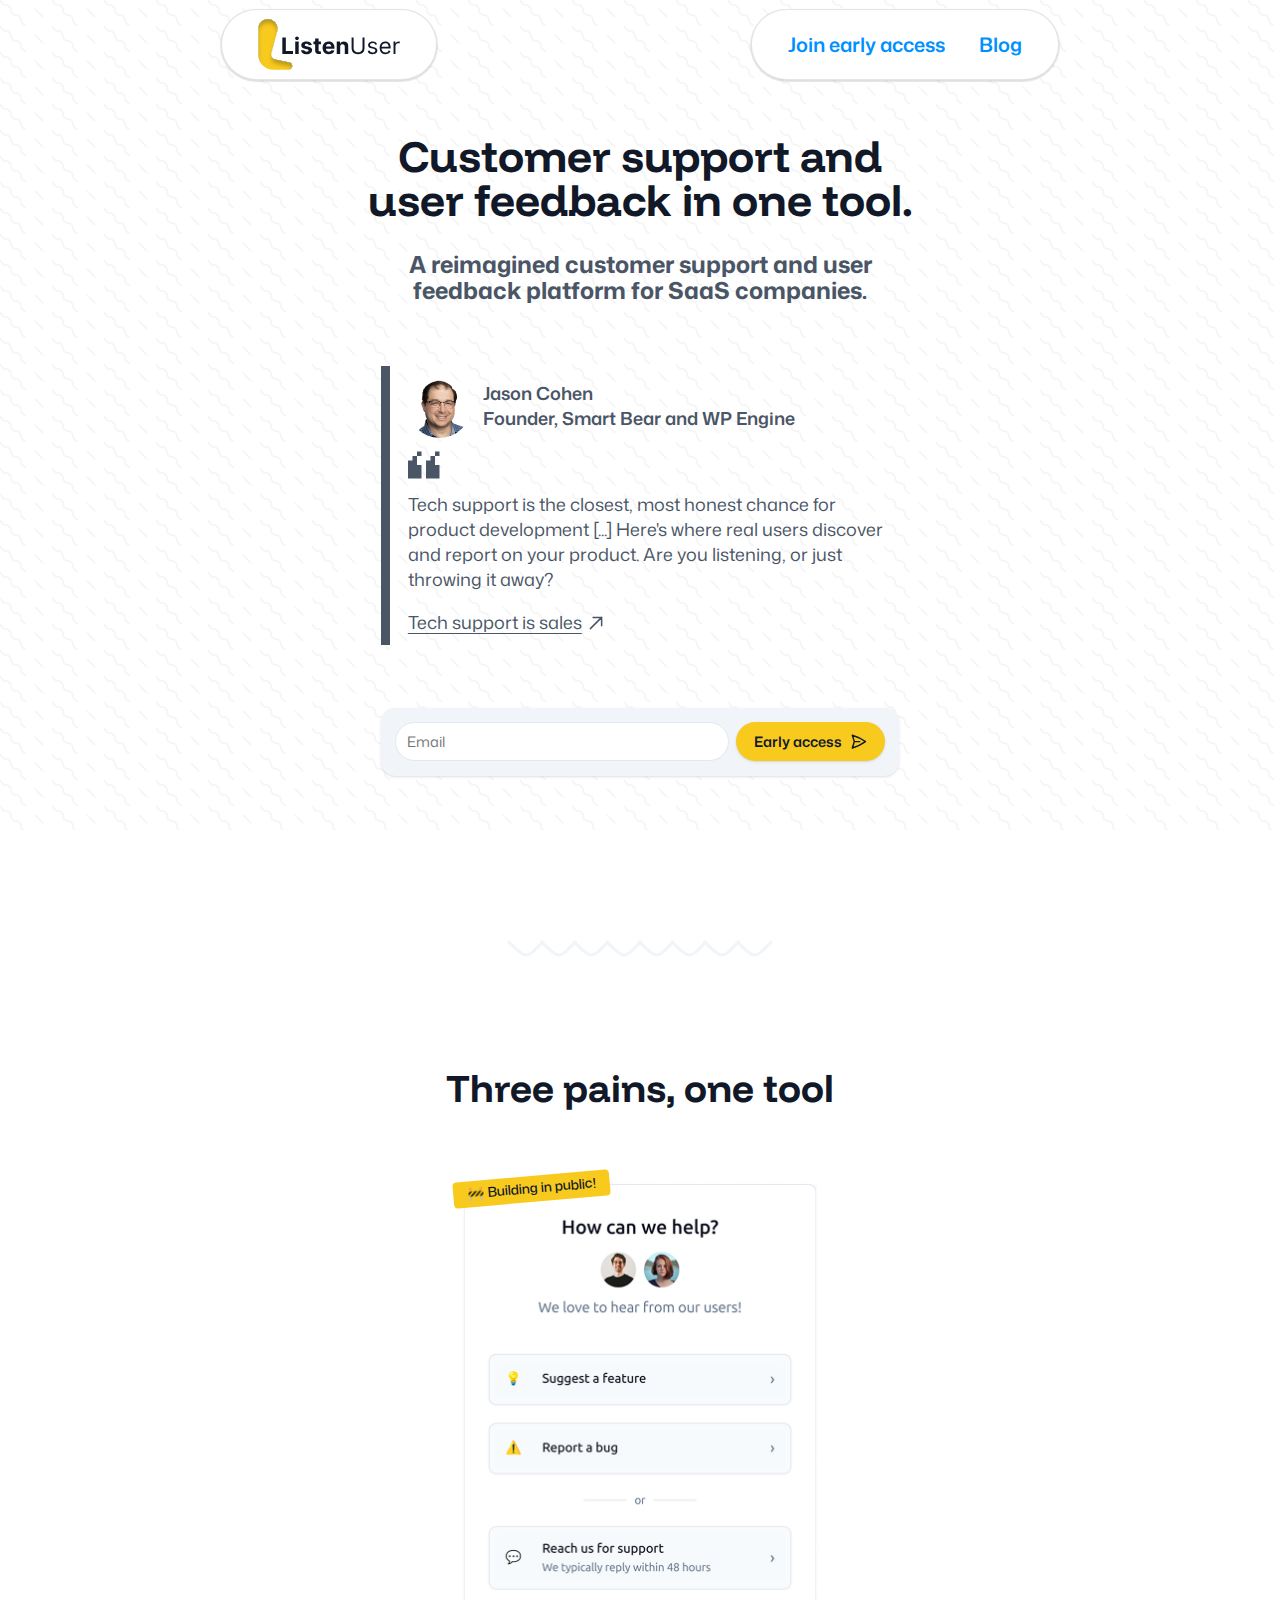
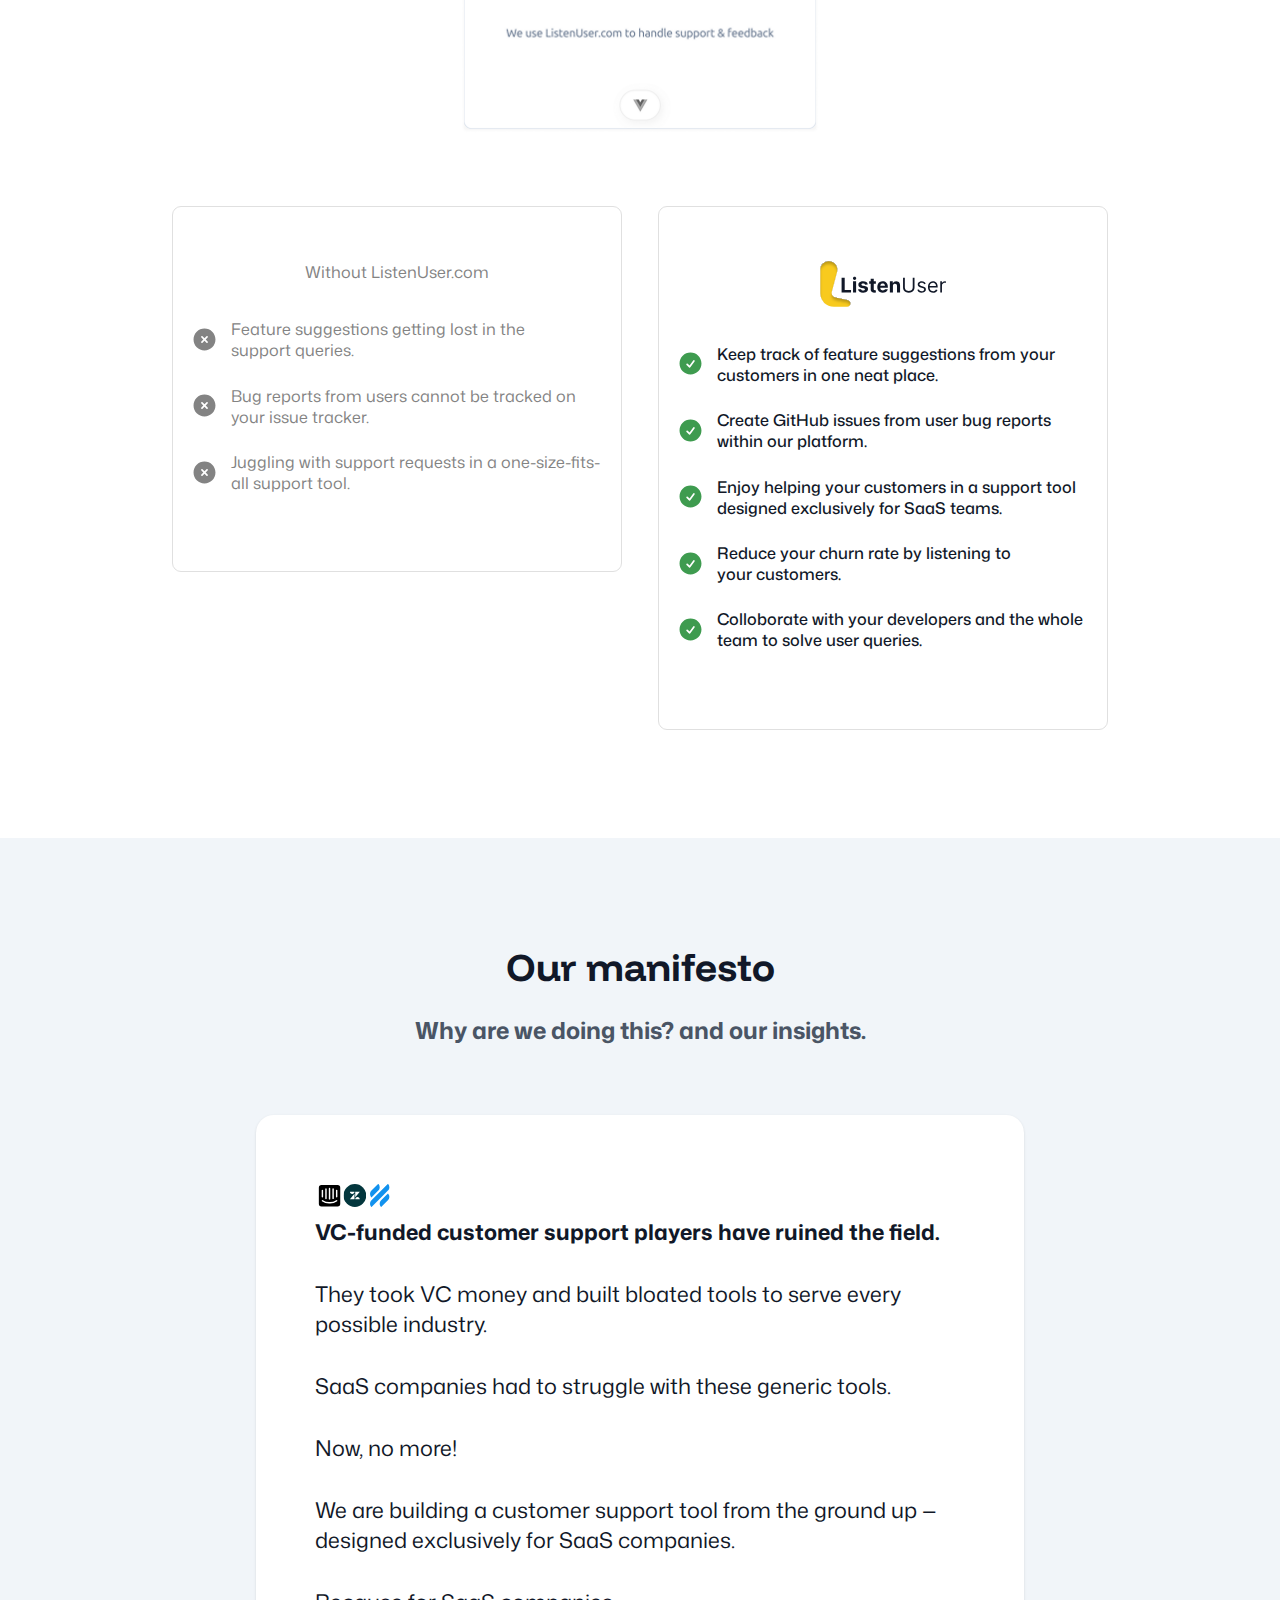
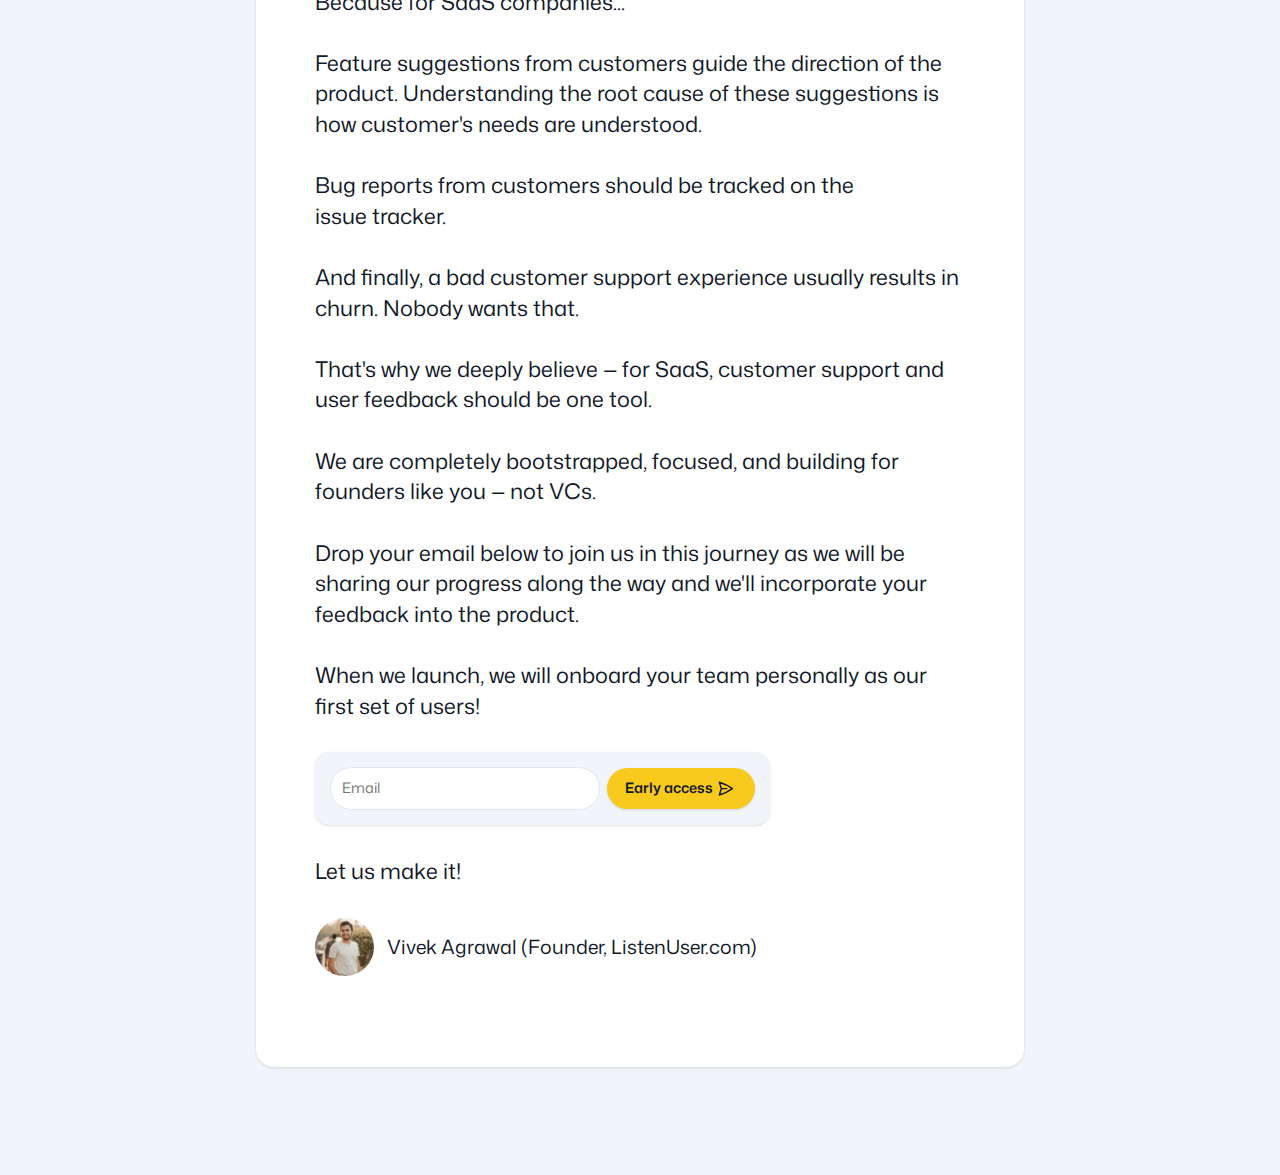
==== index.html @ 660abc6f "Early access ready for twitter!" ====
<!DOCTYPE html>
<html>

<head>
    <meta charset="UTF-8" />
    <meta name="viewport" content="width=device-width, initial-scale=1.0" />

    <!-- Stylesheets Start -->
    <link href="/main.css" rel="stylesheet" />
    <link rel="stylesheet" href="/email-box.css">
    <!-- Stylesheets end -->

    <!-- Script for email subscribe start -->
    <script src="/email-subscribe.js"></script>
    <!-- Script for email subscribe end -->

    <!-- Favicons START -->
    <link rel="icon" type="image/png" href="/assets/favicon-96x96.png" sizes="96x96" />
    <link rel="icon" type="image/svg+xml" href="/assets/favicon.svg" />
    <link rel="shortcut icon" href="/assets/favicon.ico" />
    <link rel="apple-touch-icon" sizes="180x180" href="/assets/apple-touch-icon.png" />
    <!-- Favicons END -->

    <title>ListenUser: support and feedback for SaaS</title>
</head>

<body>

    <div class="full-width-container full-width-head-nav">
        <nav class="inside-main-container-area center-container">
            <ul class="center-container logo">
                <li>
                    <a href="/">
                        <img class="logo-img" src="ListenUser Logo.svg" alt="Logo">
                    </a>
                </li>
            </ul>

            <ul class="center-container links">
                <li>
                    <a href="/blog/early-and-journey-access" target="_blank">
                        Join early access
                    </a>
                </li>
                <li>
                    <a href="/blog" target="_blank">
                        Blog
                    </a>
                </li>
            </ul>
        </nav>


        <header class="center-container inside-main-container-area hero-heading">
            <div class="hero-h1-h3">
                <h1>
                    Customer support and user feedback in one tool.
                </h1>

                <h3>A reimagined customer support and user feedback platform for SaaS companies.</h3>
            </div>

            <div class="other-words-content-box">
                <div class="author">
                    <img src="jason.png" alt="Jason Cohen's image">
                    <p>
                        Jason Cohen
                        <br>
                        Founder, Smart Bear and WP Engine
                    </p>
                </div>

                <svg class="quote-icon" xmlns="http://www.w3.org/2000/svg" fill="none" viewBox="0 0 64 48" width="64"
                    height="48">
                    <path fill="currentColor"
                        d="M0 24h8v8H0zM8 24h8v8H8zM32 24h8v8h-8zM40 24h8v8h-8zM0 16h8v8H0zM32 16h8v8h-8zM0 32h8v8H0zM8 32h8v8H8zM32 32h8v8h-8zM40 32h8v8h-8zM8 16h8v8H8zM40 16h8v8h-8zM8 8h8v8H8zM40 8h8v8h-8zM16 0h8v8h-8zM48 0h8v8h-8zM8 40h8v8H8zM16 40h8v8h-8zM0 40h8v8H0zM40 40h8v8h-8zM48 40h8v8h-8zM32 40h8v8h-8zM16 24h8v8h-8zM48 24h8v8h-8zM16 32h8v8h-8zM48 32h8v8h-8z">
                    </path>
                </svg>

                <p class="quote">
                    Tech support is the closest, most honest chance for product development
                    [...] Here's where
                    real users discover and report on your
                    product. Are you listening, or just throwing it away?
                </p>

                <p class="quote-source">
                    <a href="https://longform.asmartbear.com/tech-support-is-sales/" target="_blank">
                        <span>Tech support is sales</span>
                        <svg xmlns="http://www.w3.org/2000/svg" fill="none" viewBox="0 0 24 24" stroke-width="2"
                            stroke="currentColor" class="out-link-icon">
                            <path stroke-linecap="round" stroke-linejoin="round"
                                d="m4.5 19.5 15-15m0 0H8.25m11.25 0v11.25" />
                        </svg>
                    </a>
                </p>
            </div>

            <div id="hero-email-collection" class="email-collection-container">
                <form method="POST" data-netlify="true" name="early-access-form" class="email-submit-box">
                    <input required type="email" placeholder="Email" class="email-input" name="email-address" />

                    <p class="thank-you">
                        Thank you so much for being part of our early access.
                        <br>
                        I will write an email to you at the soonest! 💛
                        <br><br>
                        — Vivek (Founder, ListenUser.com)
                    </p>

                    <button class="email-button" type="submit">
                        <span class="btn-text">Early access</span>

                        <svg class="send-icon" xmlns="http://www.w3.org/2000/svg" fill="none" viewBox="0 0 24 24"
                            stroke-width="2" stroke="currentColor">
                            <path stroke-linecap="round" stroke-linejoin="round"
                                d="M6 12 3.269 3.125A59.769 59.769 0 0 1 21.485 12 59.768 59.768 0 0 1 3.27 20.875L5.999 12Zm0 0h7.5" />
                        </svg>

                        <svg class="in-progress-icon" xmlns="http://www.w3.org/2000/svg" fill="none" viewBox="0 0 24 24"
                            stroke-width="2" stroke="currentColor">
                            <path stroke-linecap="round" stroke-linejoin="round"
                                d="M16.023 9.348h4.992v-.001M2.985 19.644v-4.992m0 0h4.992m-4.993 0 3.181 3.183a8.25 8.25 0 0 0 13.803-3.7M4.031 9.865a8.25 8.25 0 0 1 13.803-3.7l3.181 3.182m0-4.991v4.99" />
                        </svg>

                        <svg class="done-success-icon" xmlns="http://www.w3.org/2000/svg" fill="none"
                            viewBox="0 0 24 24" stroke-width="2" stroke="currentColor" class="size-6">
                            <path stroke-linecap="round" stroke-linejoin="round"
                                d="M9 12.75 11.25 15 15 9.75M21 12a9 9 0 1 1-18 0 9 9 0 0 1 18 0Z" />
                        </svg>
                    </button>
                </form>
            </div>
        </header>
    </div>

    <main>
        <section class="container-of-three-major-pains inside-main-container-area center-container">
            <svg class="section-separator" width="91" height="7" viewBox="0 0 91 7" fill="none"
                xmlns="http://www.w3.org/2000/svg">
                <path d="M1 1C7.50422 7.4763 6.9977 7.21896 13 1" stroke="#F1F5F9" />
                <path d="M12 1C18.5042 7.4763 17.9977 7.21896 24 1" stroke="#F1F5F9" />
                <path d="M23 1C29.5042 7.4763 28.9977 7.21896 35 1" stroke="#F1F5F9" />
                <path d="M34 1C40.5042 7.4763 39.9977 7.21896 46 1" stroke="#F1F5F9" />
                <path d="M45 1C51.5042 7.4763 50.9977 7.21896 57 1" stroke="#F1F5F9" />
                <path d="M56 1C62.5042 7.4763 61.9977 7.21896 68 1" stroke="#F1F5F9" />
                <path d="M67 1C73.5042 7.4763 72.9977 7.21896 79 1" stroke="#F1F5F9" />
                <path d="M78 1C84.5042 7.4763 83.9977 7.21896 90 1" stroke="#F1F5F9" />
            </svg>

            <h2>Three pains, one tool</h2>

            <div class="three-major-pains">
                <div class="product-shot-container">
                    <div class="chip">🚧 Building in public!</div>
                    <img class="product-shot" src="Product-Shot.png" alt="ListenUser.com widget screenshot">
                </div>

                <div class="three-pain-cards">
                    <div class="pain-card-container before">
                        <p class="heading">Without ListenUser.com</p>

                        <p class="content">
                            <svg xmlns="http://www.w3.org/2000/svg" viewBox="0 0 24 24" fill="currentColor">
                                <path fill-rule="evenodd"
                                    d="M12 2.25c-5.385 0-9.75 4.365-9.75 9.75s4.365 9.75 9.75 9.75 9.75-4.365 9.75-9.75S17.385 2.25 12 2.25Zm-1.72 6.97a.75.75 0 1 0-1.06 1.06L10.94 12l-1.72 1.72a.75.75 0 1 0 1.06 1.06L12 13.06l1.72 1.72a.75.75 0 1 0 1.06-1.06L13.06 12l1.72-1.72a.75.75 0 1 0-1.06-1.06L12 10.94l-1.72-1.72Z"
                                    clip-rule="evenodd" />
                            </svg>

                            <span>
                                Feature suggestions getting lost in the support queries.
                            </span>
                        </p>

                        <p class="content">
                            <svg xmlns="http://www.w3.org/2000/svg" viewBox="0 0 24 24" fill="currentColor">
                                <path fill-rule="evenodd"
                                    d="M12 2.25c-5.385 0-9.75 4.365-9.75 9.75s4.365 9.75 9.75 9.75 9.75-4.365 9.75-9.75S17.385 2.25 12 2.25Zm-1.72 6.97a.75.75 0 1 0-1.06 1.06L10.94 12l-1.72 1.72a.75.75 0 1 0 1.06 1.06L12 13.06l1.72 1.72a.75.75 0 1 0 1.06-1.06L13.06 12l1.72-1.72a.75.75 0 1 0-1.06-1.06L12 10.94l-1.72-1.72Z"
                                    clip-rule="evenodd" />
                            </svg>

                            <span>
                                Bug reports from users cannot be tracked on your issue tracker.
                            </span>
                        </p>

                        <p class="content">
                            <svg xmlns="http://www.w3.org/2000/svg" viewBox="0 0 24 24" fill="currentColor">
                                <path fill-rule="evenodd"
                                    d="M12 2.25c-5.385 0-9.75 4.365-9.75 9.75s4.365 9.75 9.75 9.75 9.75-4.365 9.75-9.75S17.385 2.25 12 2.25Zm-1.72 6.97a.75.75 0 1 0-1.06 1.06L10.94 12l-1.72 1.72a.75.75 0 1 0 1.06 1.06L12 13.06l1.72 1.72a.75.75 0 1 0 1.06-1.06L13.06 12l1.72-1.72a.75.75 0 1 0-1.06-1.06L12 10.94l-1.72-1.72Z"
                                    clip-rule="evenodd" />
                            </svg>

                            <span>
                                Juggling with support requests in a one-size-fits-all support tool.
                            </span>
                        </p>
                    </div>

                    <div class="pain-card-container after">
                        <img class="logo-img heading" src="ListenUser Logo.svg" alt="Logo">

                        <p class="content">
                            <svg xmlns="http://www.w3.org/2000/svg" viewBox="0 0 24 24" fill="#3E9B4F">
                                <path fill-rule="evenodd"
                                    d="M2.25 12c0-5.385 4.365-9.75 9.75-9.75s9.75 4.365 9.75 9.75-4.365 9.75-9.75 9.75S2.25 17.385 2.25 12Zm13.36-1.814a.75.75 0 1 0-1.22-.872l-3.236 4.53L9.53 12.22a.75.75 0 0 0-1.06 1.06l2.25 2.25a.75.75 0 0 0 1.14-.094l3.75-5.25Z"
                                    clip-rule="evenodd" />
                            </svg>


                            <span>
                                Keep track of feature suggestions from your customers in one neat place.
                            </span>
                        </p>

                        <p class="content">
                            <svg xmlns="http://www.w3.org/2000/svg" viewBox="0 0 24 24" fill="#3E9B4F">
                                <path fill-rule="evenodd"
                                    d="M2.25 12c0-5.385 4.365-9.75 9.75-9.75s9.75 4.365 9.75 9.75-4.365 9.75-9.75 9.75S2.25 17.385 2.25 12Zm13.36-1.814a.75.75 0 1 0-1.22-.872l-3.236 4.53L9.53 12.22a.75.75 0 0 0-1.06 1.06l2.25 2.25a.75.75 0 0 0 1.14-.094l3.75-5.25Z"
                                    clip-rule="evenodd" />
                            </svg>


                            <span>
                                Create GitHub issues from user bug reports within our platform.
                            </span>
                        </p>

                        <p class="content">
                            <svg xmlns="http://www.w3.org/2000/svg" viewBox="0 0 24 24" fill="#3E9B4F">
                                <path fill-rule="evenodd"
                                    d="M2.25 12c0-5.385 4.365-9.75 9.75-9.75s9.75 4.365 9.75 9.75-4.365 9.75-9.75 9.75S2.25 17.385 2.25 12Zm13.36-1.814a.75.75 0 1 0-1.22-.872l-3.236 4.53L9.53 12.22a.75.75 0 0 0-1.06 1.06l2.25 2.25a.75.75 0 0 0 1.14-.094l3.75-5.25Z"
                                    clip-rule="evenodd" />
                            </svg>


                            <span>
                                Enjoy helping your customers in a support tool designed exclusively for SaaS teams.
                            </span>
                        </p>

                        <p class="content">
                            <svg xmlns="http://www.w3.org/2000/svg" viewBox="0 0 24 24" fill="#3E9B4F">
                                <path fill-rule="evenodd"
                                    d="M2.25 12c0-5.385 4.365-9.75 9.75-9.75s9.75 4.365 9.75 9.75-4.365 9.75-9.75 9.75S2.25 17.385 2.25 12Zm13.36-1.814a.75.75 0 1 0-1.22-.872l-3.236 4.53L9.53 12.22a.75.75 0 0 0-1.06 1.06l2.25 2.25a.75.75 0 0 0 1.14-.094l3.75-5.25Z"
                                    clip-rule="evenodd" />
                            </svg>


                            <span>
                                Reduce your churn rate by listening to your customers.
                            </span>
                        </p>

                        <p class="content">
                            <svg xmlns="http://www.w3.org/2000/svg" viewBox="0 0 24 24" fill="#3E9B4F">
                                <path fill-rule="evenodd"
                                    d="M2.25 12c0-5.385 4.365-9.75 9.75-9.75s9.75 4.365 9.75 9.75-4.365 9.75-9.75 9.75S2.25 17.385 2.25 12Zm13.36-1.814a.75.75 0 1 0-1.22-.872l-3.236 4.53L9.53 12.22a.75.75 0 0 0-1.06 1.06l2.25 2.25a.75.75 0 0 0 1.14-.094l3.75-5.25Z"
                                    clip-rule="evenodd" />
                            </svg>


                            <span>
                                Colloborate with your developers and the whole team to solve user queries.
                            </span>
                        </p>
                    </div>
                </div>
            </div>
        </section>

        <section class="manifesto full-width-container">

            <div class="section-heading inside-main-container-area center-container">
                <h2>
                    Our manifesto
                </h2>
                <h3>Why are we doing this? and our insights.</h3>
            </div>

            <div class="paper inside-main-container-area center-container">

                <svg version="1.1" xmlns="http://www.w3.org/2000/svg" viewBox="0 0 151.4299486996717 64.64154831218161"
                    width="454.2898460990151" height="193.92464493654484">
                    <defs>
                        <symbol id="image-984a4b5074ad887b961005572cec4aee6e72218e">
                            <image
                                href="[data-uri]"
                                preserveAspectRatio="none" width="100%" height="100%"></image>
                        </symbol>
                        <symbol id="image-bf34fea7f3b1fb3c9180dda9e06dcf42c1fa3a41">
                            <image
                                href="[data-uri]"
                                preserveAspectRatio="none" width="100%" height="100%"></image>
                        </symbol>
                        <symbol id="image-e7b3063ade598b9781f15d318d22fffbff411e05">
                            <image
                                href="[data-uri]"
                                preserveAspectRatio="none" width="100%" height="100%"></image>
                        </symbol>
                        <style class="style-fonts">
                        </style>
                    </defs>
                    <g transform="translate(10 10) rotate(0 22.320774156090806 22.320774156090806)">
                        <use href="#image-e7b3063ade598b9781f15d318d22fffbff411e05" width="45" height="45" opacity="1">
                        </use>
                    </g>
                    <g
                        transform="translate(56.873631237301026 12.100776269242488) rotate(0 20.21999788684839 20.219997886848375)">
                        <use href="#image-bf34fea7f3b1fb3c9180dda9e06dcf42c1fa3a41" width="40" height="40" opacity="1">
                        </use>
                    </g>
                    <g
                        transform="translate(99.93956979999945 11.575584706254745) rotate(0 20.745189449836133 20.74518944983612)">
                        <use href="#image-984a4b5074ad887b961005572cec4aee6e72218e" width="41" height="41" opacity="1">
                        </use>
                    </g>
                </svg>

                <p>
                    <strong>VC-funded customer support players have ruined the field.</strong>
                </p>

                <p>They took VC money and built bloated tools to serve every possible industry.</p>

                <p>SaaS companies had to struggle with these generic tools.</p>

                <p>Now, no more!</p>

                <p>
                    We are building a customer support tool from the ground up — designed exclusively for
                    SaaS companies.
                </p>

                <p>Because for SaaS companies...</p>

                <p>
                    Feature suggestions from customers guide the direction of the product.
                    Understanding the root
                    cause of these suggestions is how customer's needs are understood.
                </p>
                <p>
                    Bug reports from customers should be tracked on the issue tracker.
                </p>
                <p>
                    And finally, a bad customer support experience usually results in churn. Nobody wants that.
                </p>

                <p>That's why we deeply believe — for SaaS, customer support and user feedback should be one tool.</p>

                <p>We are completely bootstrapped, focused, and building for founders like you — not VCs.</p>

                <p>Drop your email below to join us in this journey as we will be sharing our progress along the way and
                    we'll incorporate your feedback
                    into the product.
                </p>


                <p>When
                    we launch,
                    we will onboard your team personally as our first set of users!</p>

                <div id="manifesto-email-collection" class="email-collection-container">
                    <form method="POST" data-netlify="true" name="early-access-form" class="email-submit-box">
                        <input required type="email" placeholder="Email" class="email-input" name="email-address" />

                        <p class="thank-you">
                            Thank you so much for being part of our early access.
                            <br>
                            I will write an email to you at the soonest! 💛
                            <br><br>
                            — Vivek (Founder, ListenUser.com)
                        </p>

                        <button class="email-button" type="submit">
                            <span class="btn-text">Early access</span>

                            <svg class="send-icon" xmlns="http://www.w3.org/2000/svg" fill="none" viewBox="0 0 24 24"
                                stroke-width="2" stroke="currentColor">
                                <path stroke-linecap="round" stroke-linejoin="round"
                                    d="M6 12 3.269 3.125A59.769 59.769 0 0 1 21.485 12 59.768 59.768 0 0 1 3.27 20.875L5.999 12Zm0 0h7.5" />
                            </svg>

                            <svg class="in-progress-icon" xmlns="http://www.w3.org/2000/svg" fill="none"
                                viewBox="0 0 24 24" stroke-width="2" stroke="currentColor">
                                <path stroke-linecap="round" stroke-linejoin="round"
                                    d="M16.023 9.348h4.992v-.001M2.985 19.644v-4.992m0 0h4.992m-4.993 0 3.181 3.183a8.25 8.25 0 0 0 13.803-3.7M4.031 9.865a8.25 8.25 0 0 1 13.803-3.7l3.181 3.182m0-4.991v4.99" />
                            </svg>

                            <svg class="done-success-icon" xmlns="http://www.w3.org/2000/svg" fill="none"
                                viewBox="0 0 24 24" stroke-width="2" stroke="currentColor" class="size-6">
                                <path stroke-linecap="round" stroke-linejoin="round"
                                    d="M9 12.75 11.25 15 15 9.75M21 12a9 9 0 1 1-18 0 9 9 0 0 1 18 0Z" />
                            </svg>
                        </button>
                    </form>
                </div>

                <p>Let us make it!</p>

                <div class="signature">
                    <img src="vk-nice.png" alt="Vivek Agrawal" class="picture">

                    <span class="signature-content">
                        Vivek Agrawal (Founder, ListenUser.com)
                    </span>
                </div>
            </div>
        </section>
    </main>
</body>

</html>
---- main.css ----
@import url("https://fonts.googleapis.com/css2?family=Funnel+Display:wght@300..800&display=swap");
@import url("https://fonts.googleapis.com/css2?family=Mona+Sans:ital,wght@0,200..900;1,200..900&display=swap");

/* 1. Use a more-intuitive box-sizing model */
*,
*::before,
*::after {
  box-sizing: border-box;
}

/* 2. Remove default margin and padding */
* {
  margin: 0;
  padding: 0;
}

body {
  /* 4. Improve text rendering */
  -webkit-font-smoothing: antialiased;
}

/* 5. Improve media defaults */
img,
picture,
video,
canvas,
svg {
  display: block;
  max-width: 100%;
}

/* 6. Inherit fonts for form controls */
input,
button,
textarea,
select {
  font: inherit;
}

/* 7. Avoid text overflows */
p,
h1,
h2,
h3,
h4,
h5,
h6 {
  overflow-wrap: break-word;
}

/* 8. Improve line wrapping */
p {
  text-wrap: pretty;
}
h1,
h2,
h3,
h4,
h5,
h6 {
  text-wrap: balance;
}
/* Reset End */

/* Our styles */
:root {
  --black-color: #111828;
  --yellow-color: #f8ca1e;
  --white-color: #ffffff;
  --light-black-color: oklch(0.446 0.03 256.802);
}

html {
  line-height: 1.1;
  background-color: var(--white-color);
  font-size: 18px;
  font-family: "Mona Sans", system-ui;
  color: var(--black-color);
}

@media (max-width: 640px) {
  html {
    font-size: 12px;
  }
}

/* Utilities */

.inside-main-container-area {
  max-width: 1350px;
  width: 90vw;
}

.full-width-container {
  max-width: 100vw;
}

.center-container {
  margin-left: auto;
  margin-right: auto;
}

a {
  color: #0090ff;
  text-decoration: none;
}

a:hover {
  text-decoration: underline;
  text-decoration-thickness: 2px;
  text-underline-offset: 3px;
}
/* Utilities END */

nav {
  padding-top: 0.5rem;
  display: flex;
}

nav ul {
  background: var(--white-color);
  padding: 0.5rem 2rem;
  list-style-type: none;
  border-radius: 5rem;
  border: 1px solid rgba(0, 0, 0, 0.1);
  box-shadow: 0 1px 1px 1px rgba(0, 0, 0, 0.1),
    0 1px 2px -1px rgba(0, 0, 0, 0.1);
}

nav ul.logo {
  .logo-img {
    width: 7.85rem;
    height: auto;
  }
}

nav ul.links {
  display: flex;
  align-items: center;
  justify-content: space-between;
  gap: 1.85rem;
  font-size: 1.1rem;
  font-weight: 600;
}

.full-width-head-nav {
  background-color: #ffffff;
  background-image: url("data:image/svg+xml,%3Csvg width='52' height='26' viewBox='0 0 52 26' xmlns='http://www.w3.org/2000/svg'%3E%3Cg fill='none' fill-rule='evenodd'%3E%3Cg fill='%231f1f1f' fill-opacity='0.04'%3E%3Cpath d='M10 10c0-2.21-1.79-4-4-4-3.314 0-6-2.686-6-6h2c0 2.21 1.79 4 4 4 3.314 0 6 2.686 6 6 0 2.21 1.79 4 4 4 3.314 0 6 2.686 6 6 0 2.21 1.79 4 4 4v2c-3.314 0-6-2.686-6-6 0-2.21-1.79-4-4-4-3.314 0-6-2.686-6-6zm25.464-1.95l8.486 8.486-1.414 1.414-8.486-8.486 1.414-1.414z' /%3E%3C/g%3E%3C/g%3E%3C/svg%3E");
}

.hero-heading {
  display: flex;
  flex-direction: column;
  align-items: center;
  justify-content: flex-start;
  padding-top: 3rem;
  padding-bottom: 3rem;
}

.hero-h1-h3 {
  width: 80%;
}

#hero-email-collection {
  width: 45%;
}

.other-words-content-box {
  width: 45%;
}

/* When on mobile */
@media (max-width: 640px) {
  .hero-h1-h3,
  .other-words-content-box,
  #hero-email-collection {
    width: 95%;
  }
}

.hero-h1-h3 h1,
.hero-h1-h3 h3 {
  text-align: center;
}

.other-words-content-box {
  margin-top: 3.5rem;
  margin-bottom: 3.5rem;
  color: var(--light-black-color);
  font-size: 1rem;
  line-height: 1.4;
  border-left: 0.5rem solid var(--light-black-color);
  padding-top: 0.5rem;
  padding-bottom: 0.5rem;
  padding-left: 1rem;
}

.other-words-content-box .author {
  display: flex;
  align-items: center;
  gap: 0.7rem;
}

.other-words-content-box .author > p {
  font-weight: 600;
}

.other-words-content-box .author img {
  width: 3.5em;
  height: 3.5em;
  border-radius: 50%;
  background-color: var(--white-color);
}

.other-words-content-box .quote-icon {
  width: 2em;
  height: 2em;
  margin-top: 0.5rem;
}

.other-words-content-box .quote {
  margin-top: 0.5rem;
  margin-bottom: 1rem;
}

.other-words-content-box .quote-source a {
  display: flex;
  align-items: center;
  gap: 0.3rem;
  color: inherit;
  text-decoration: underline;
  text-underline-offset: 0.2em;
  text-decoration-color: inherit;
}

.other-words-content-box .quote-source .out-link-icon {
  width: 1em;
  height: 1em;
}

.other-words-content-box .quote-source a:hover .out-link-icon {
  transform: translateY(-0.1rem) translateX(0.1rem);
}

.other-words-content-box .quote-source a .out-link-icon {
  transition: transform 0.1s ease-in;
}

/* When on desktops, make the email container a little smaller */
@media (min-width: 640px) {
  .email-collection-container {
    max-width: 70%;
  }
}

h1 {
  font-family: "Funnel Display", system-ui;
  font-size: 2.45rem;
  position: relative;
  line-height: 1;
}

h2 {
  font-family: "Funnel Display", system-ui;
  font-size: 2.15rem;
}

h3 {
  margin-top: 1.6rem;
  font-size: 1.3rem;
  color: var(--light-black-color);
}

.chip {
  background-color: var(--yellow-color);
  color: var(--black-color);
  width: fit-content;
  padding: 0.3rem 0.8rem;
  border-radius: 4px;
  font-weight: 500;
  position: absolute;
  font-size: 0.75rem;
  transform: rotate(-5deg);
}

/* Styles for pain card */
.container-of-three-major-pains {
  svg.section-separator {
    margin-top: 6rem;
    margin-bottom: 6rem;
    width: 15rem;
    height: auto;
    margin-left: auto;
    margin-right: auto;
  }

  h2 {
    text-align: center;
    margin-bottom: 4rem;
  }
}

.three-major-pains {
  display: flex;
  flex-direction: column;
  align-items: center;
  gap: 4rem;

  .product-shot-container {
    position: relative;

    .chip {
      top: -0.3rem;
      left: -0.4rem;
    }

    img.product-shot {
      max-width: 20rem;
      height: auto;
    }
  }

  .three-pain-cards {
    display: flex;
    gap: 2rem;
    align-items: flex-start;
    justify-content: center;
    flex-wrap: wrap;

    .pain-card-container {
      flex-basis: 25rem;
      padding: 3rem 1rem;
      border: 1px solid #e0e0e0;
      border-radius: 0.5rem;

      p {
        line-height: 1.3;
        font-size: 0.9rem;
        margin-bottom: 1.35rem;
      }

      .heading {
        margin-bottom: 2rem;
        text-align: center;
      }

      .content {
        display: grid;
        grid-template-columns: 2.2rem 1fr;
        align-items: center;
      }

      .content svg {
        max-width: 1.5rem;
        max-height: 1.5rem;
      }
    }

    .pain-card-container.before {
      color: #838383;
    }

    .pain-card-container.after {
      font-weight: 500;

      img.logo-img {
        width: 7rem;
        height: auto;
        margin-left: auto;
        margin-right: auto;
      }
    }
  }
}

/* Manifesto */
.manifesto {
  background-color: #f1f5f9;
  margin-top: 6rem;
  padding-bottom: 6rem;
}

.manifesto .section-heading {
  text-align: center;
  padding-top: 6rem;
  padding-bottom: 4rem;
}

.manifesto .paper {
  border-radius: 1rem;
  background-color: var(--white-color);
  font-size: 1.2rem;
  line-height: 1.4;
  padding: 2.2rem;
  box-shadow: 0 1px 3px 0 rgba(0, 0, 0, 0.1), 0 1px 2px -1px rgba(0, 0, 0, 0.1);
}

/* When on desktop */
@media (min-width: 640px) {
  .manifesto .paper {
    max-width: 60%;
    padding: 3.3rem;
  }
}

.manifesto .paper > p,
#manifesto-email-collection,
.signature {
  margin-bottom: 1.75rem;
}

.manifesto .paper svg {
  position: relative;
  left: -0.2em;
  width: 4em;
  height: 2em;
}

.signature {
  display: flex;
  align-items: center;
  gap: 0.6em;
}

.signature .signature-content {
  font-size: 0.9em;
  line-height: 1.2;
}

.signature .picture {
  width: 2.7em;
  height: 2.7em;
  border-radius: 50%;
}

/* Manifesto End */
---- email-box.css ----
/* Email Submit Box */
.email-submit-box {
  display: flex;
  align-items: center;
  background-color: #f1f5f9;
  border-radius: 0.8rem;
  padding: 0.8rem;
  box-shadow: 0 1px 3px 0 rgba(0, 0, 0, 0.1), 0 1px 2px -1px rgba(0, 0, 0, 0.1);
}

.email-submit-box .thank-you {
  font-weight: 600;
  font-size: 0.9rem;
  line-height: 1.2;
  color: var(--light-black-color);
  margin-right: auto;
  display: none;
}

.email-submit-box .email-input {
  flex-grow: 1;
  border: 1px solid #e2e8f0;
  border-radius: 6rem;
  padding: 0.6rem;
  font-size: 0.8rem;
  color: var(--black-color);
}

.email-submit-box .email-button {
  background-color: var(--yellow-color);
  color: var(--black-color);
  border: none;
  border-radius: 6rem;
  padding: 0.6rem 1rem;
  font-size: 0.8rem;
  cursor: pointer;
  margin-left: 0.4rem;
  font-weight: 600;
  display: flex;
  align-items: center;
  gap: 0.4rem;
  box-shadow: 0 1px 3px 0 rgba(0, 0, 0, 0.1), 0 1px 2px -1px rgba(0, 0, 0, 0.1);
}

.email-submit-box .email-button svg {
  width: 1.2em;
  height: 1.2em;
}

.email-submit-box .email-button:disabled {
  opacity: 0.7;
}

.email-submit-box .email-button:hover .send-icon {
  transform: translateX(0.2rem);
}

.email-submit-box .email-button .send-icon {
  transition: transform 0.2s ease-in;
}

@keyframes spin {
  to {
    transform: rotate(360deg);
  }
}

.email-submit-box .email-button .in-progress-icon {
  display: none;
  animation: spin 1s linear infinite;
}

.email-submit-box .email-button .done-success-icon {
  display: none;
}
/* Email Submit Box End */
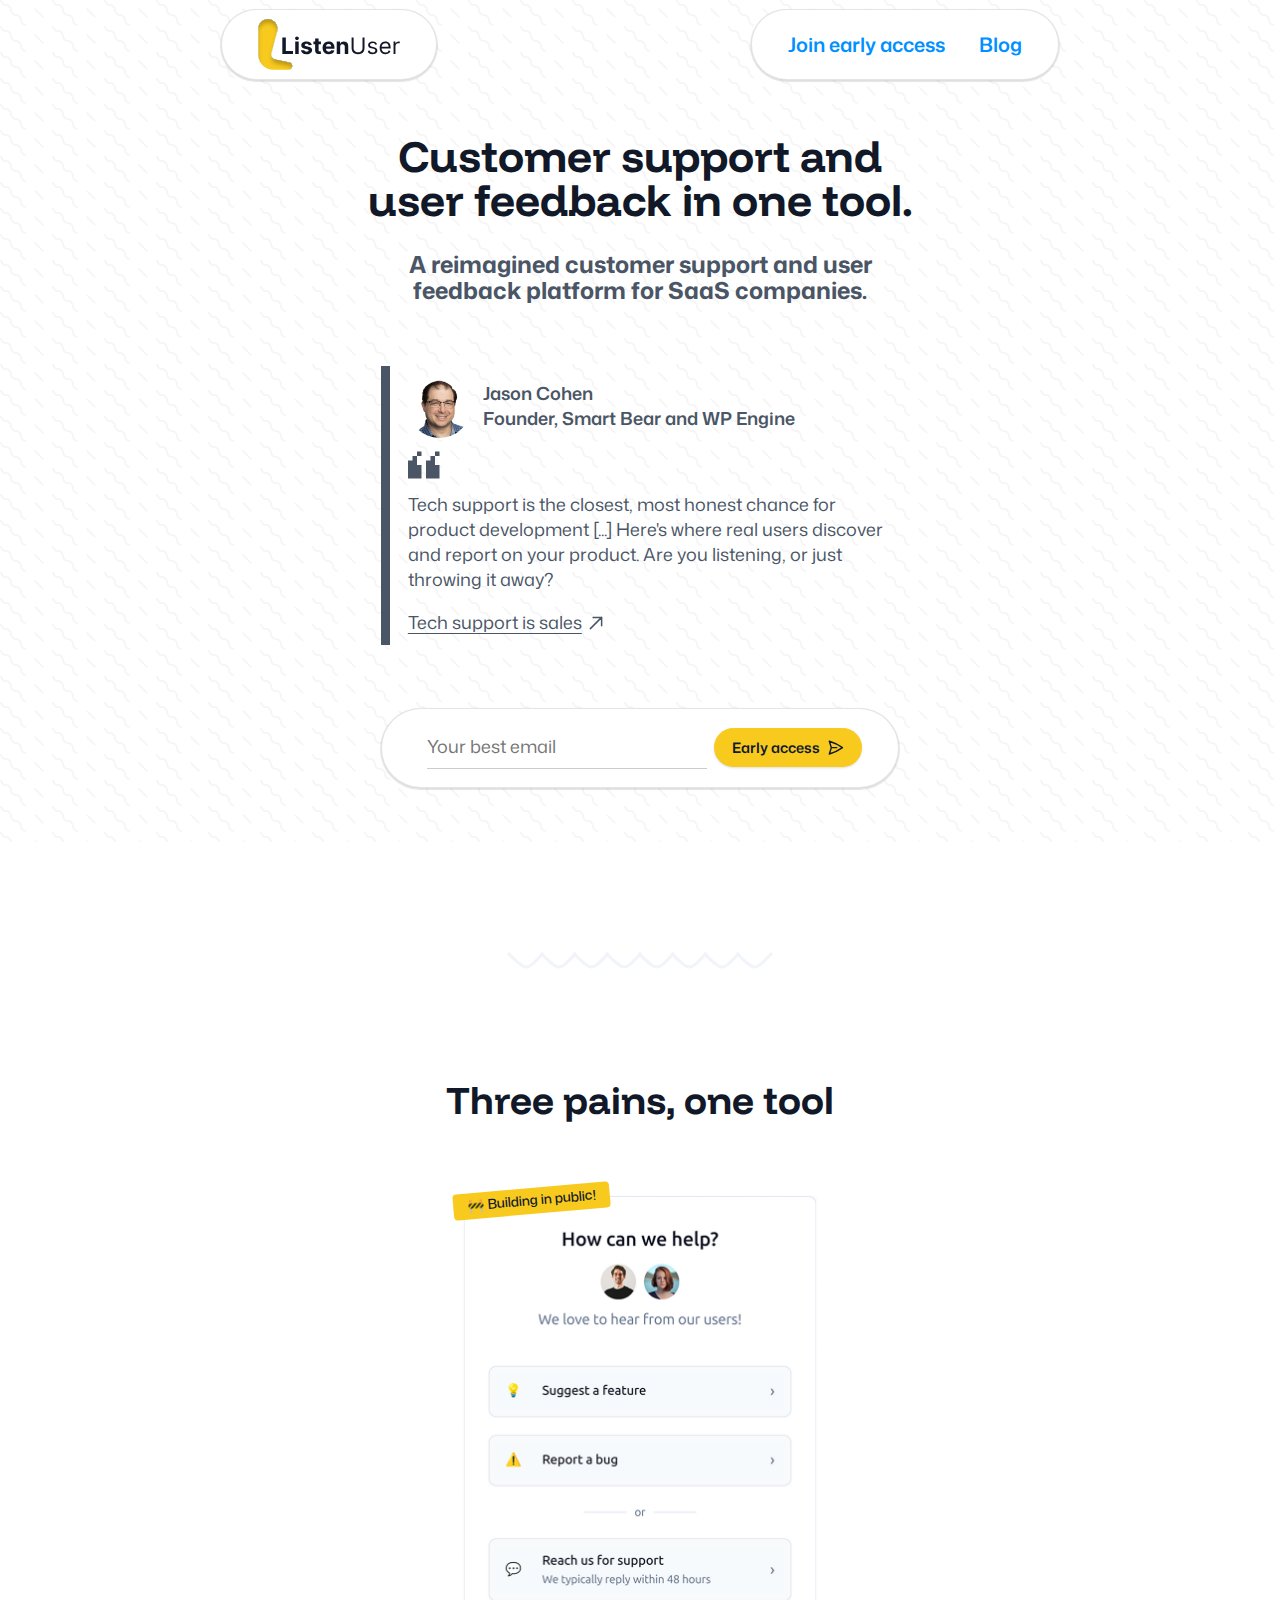
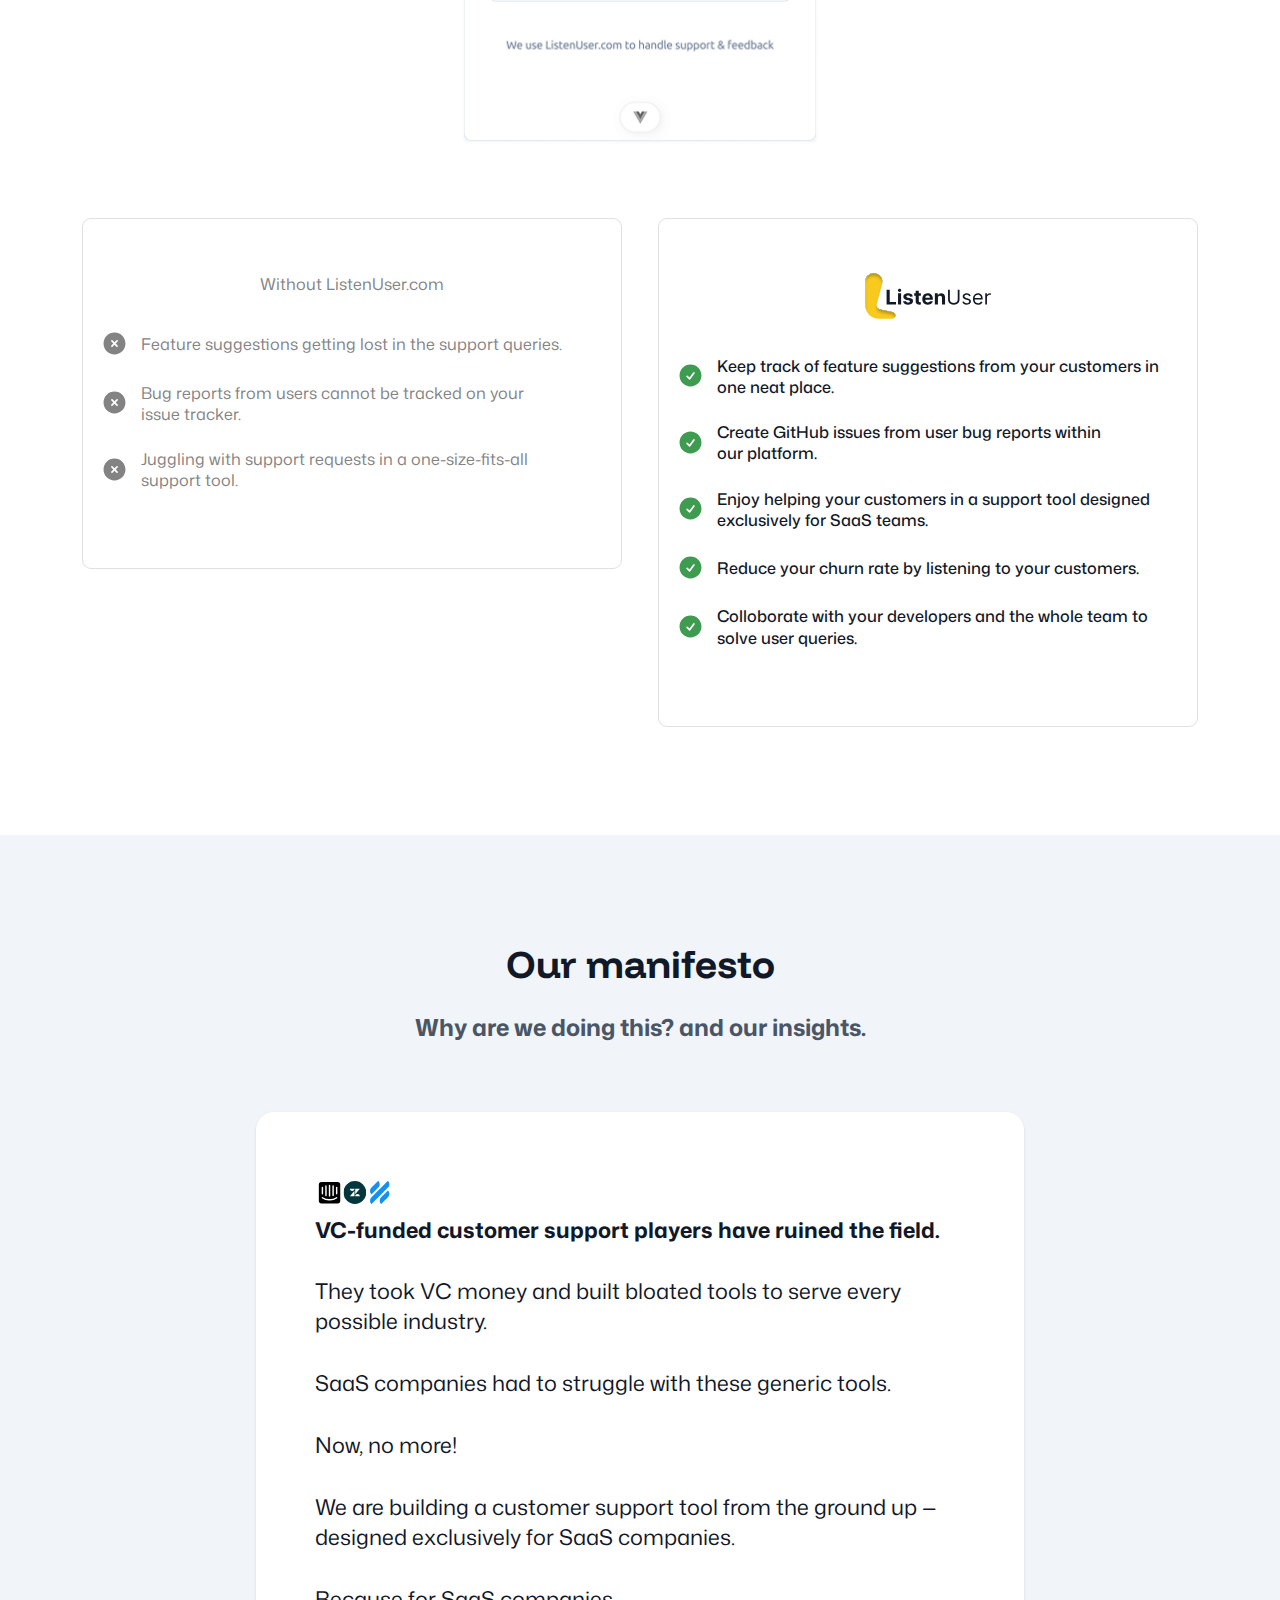
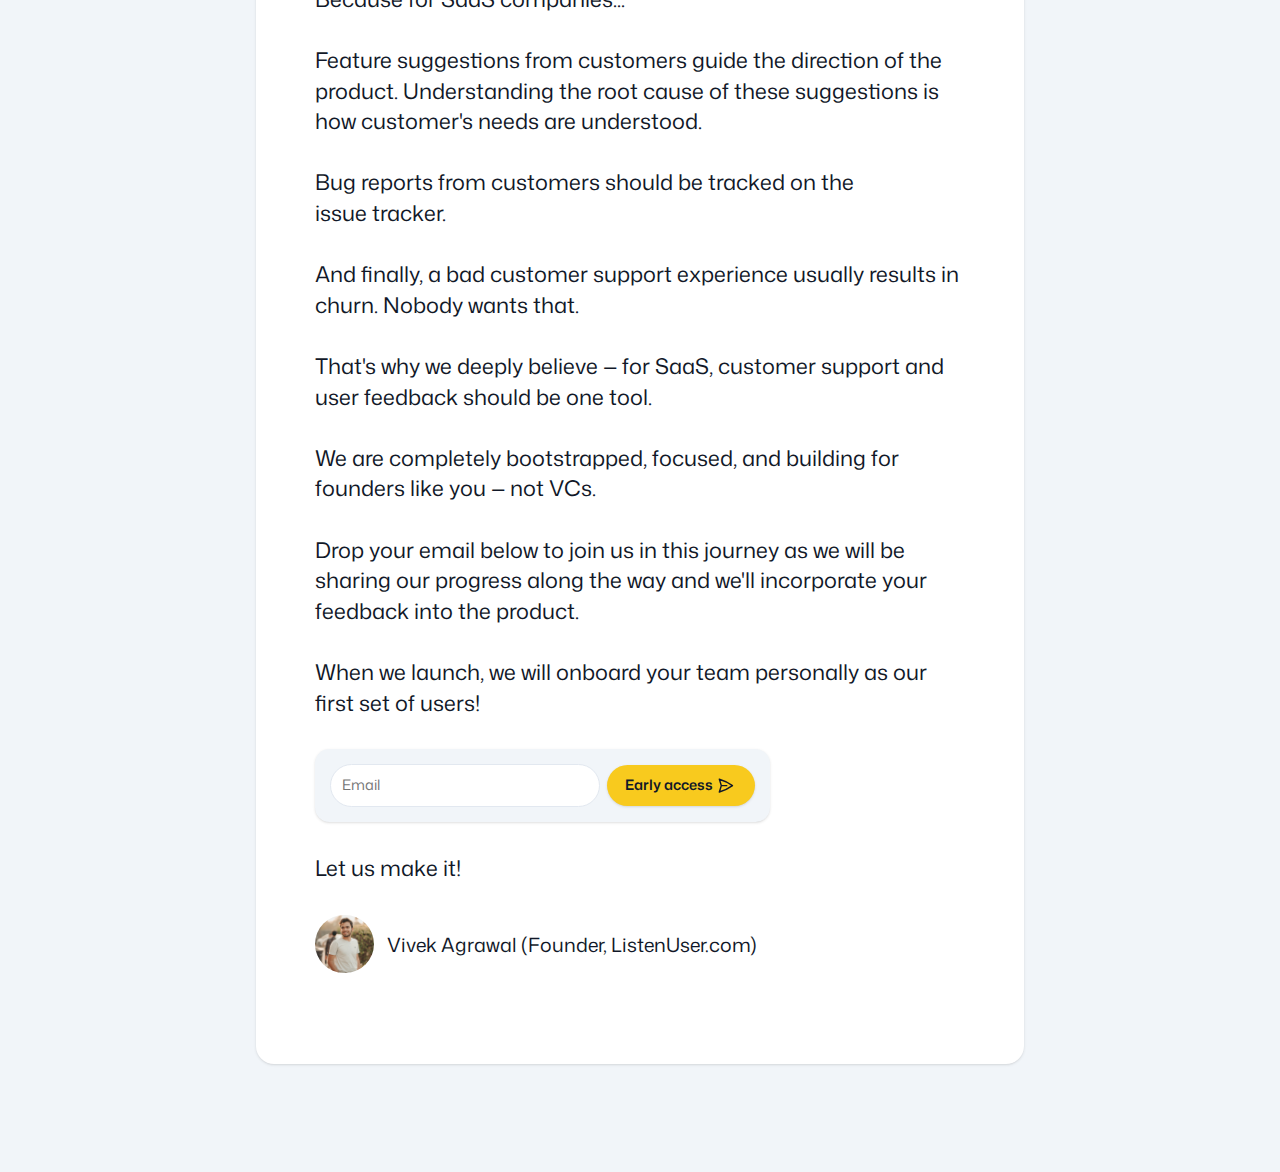
==== commit ef0eb7bb: "CTA ready!" ====
--- a/index.html
+++ b/index.html
@@ -98,7 +98,7 @@
 
             <div id="hero-email-collection" class="email-collection-container">
                 <form method="POST" data-netlify="true" name="early-access-form" class="email-submit-box">
-                    <input required type="email" placeholder="Email" class="email-input" name="email-address" />
+                    <input required type="email" placeholder="Your best email" class="email-input" name="email-address" />
 
                     <p class="thank-you">
                         Thank you so much for being part of our early access.
--- a/main.css
+++ b/main.css
@@ -163,6 +163,27 @@
 
 #hero-email-collection {
   width: 45%;
+  .email-submit-box {
+    background: var(--white-color);
+    padding: 1rem;
+    border-radius: 5rem;
+    border: 1px solid rgba(0, 0, 0, 0.1);
+    box-shadow: 0 1px 1px 1px rgba(0, 0, 0, 0.1),
+      0 1px 2px -1px rgba(0, 0, 0, 0.1);
+  }
+
+  .email-input {
+    padding: 0.6rem 0;
+    margin-left: 1.5rem;
+    font-size: 1rem;
+    border-radius: 0;
+    border: none;
+    border-bottom: 1px solid #ccc;
+  }
+
+  .email-button {
+    margin-right: 1rem;
+  }
 }
 
 .other-words-content-box {
@@ -328,7 +349,7 @@
     flex-wrap: wrap;
 
     .pain-card-container {
-      flex-basis: 25rem;
+      flex-basis: 30rem;
       padding: 3rem 1rem;
       border: 1px solid #e0e0e0;
       border-radius: 0.5rem;
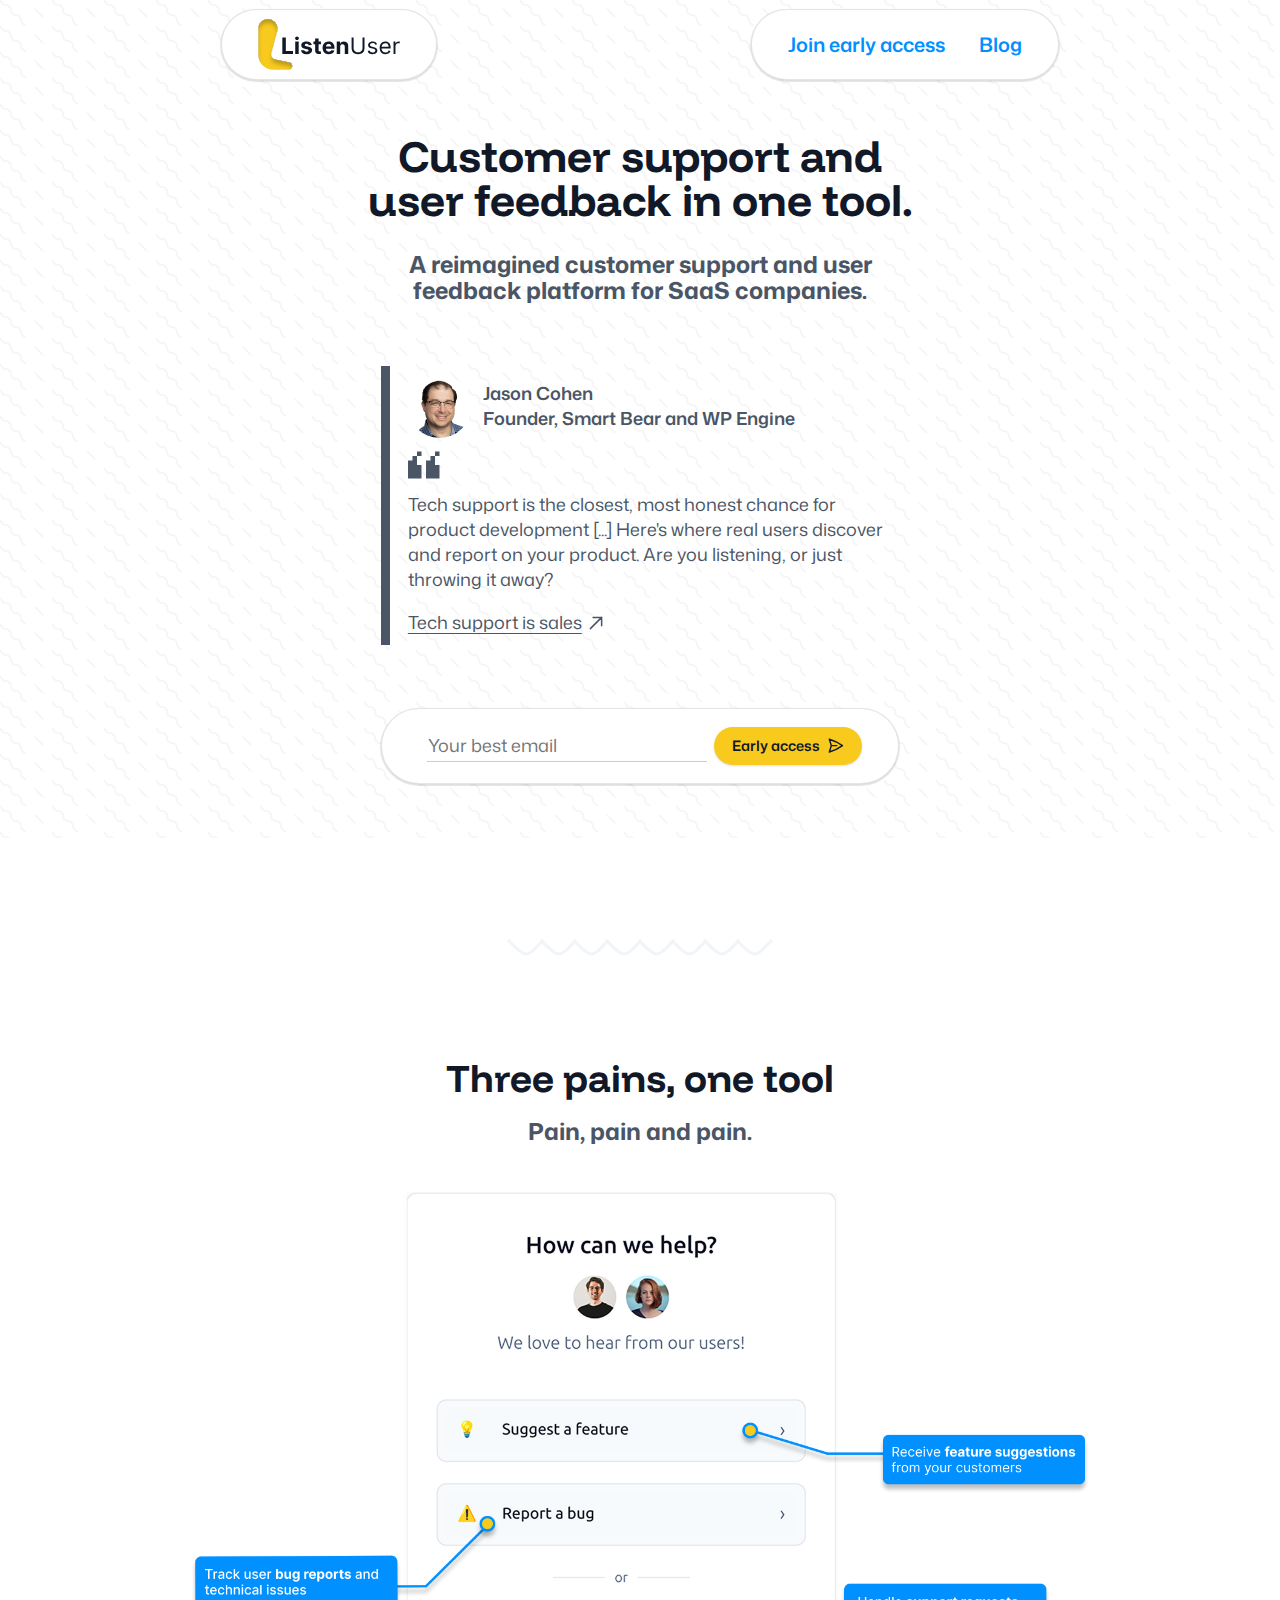
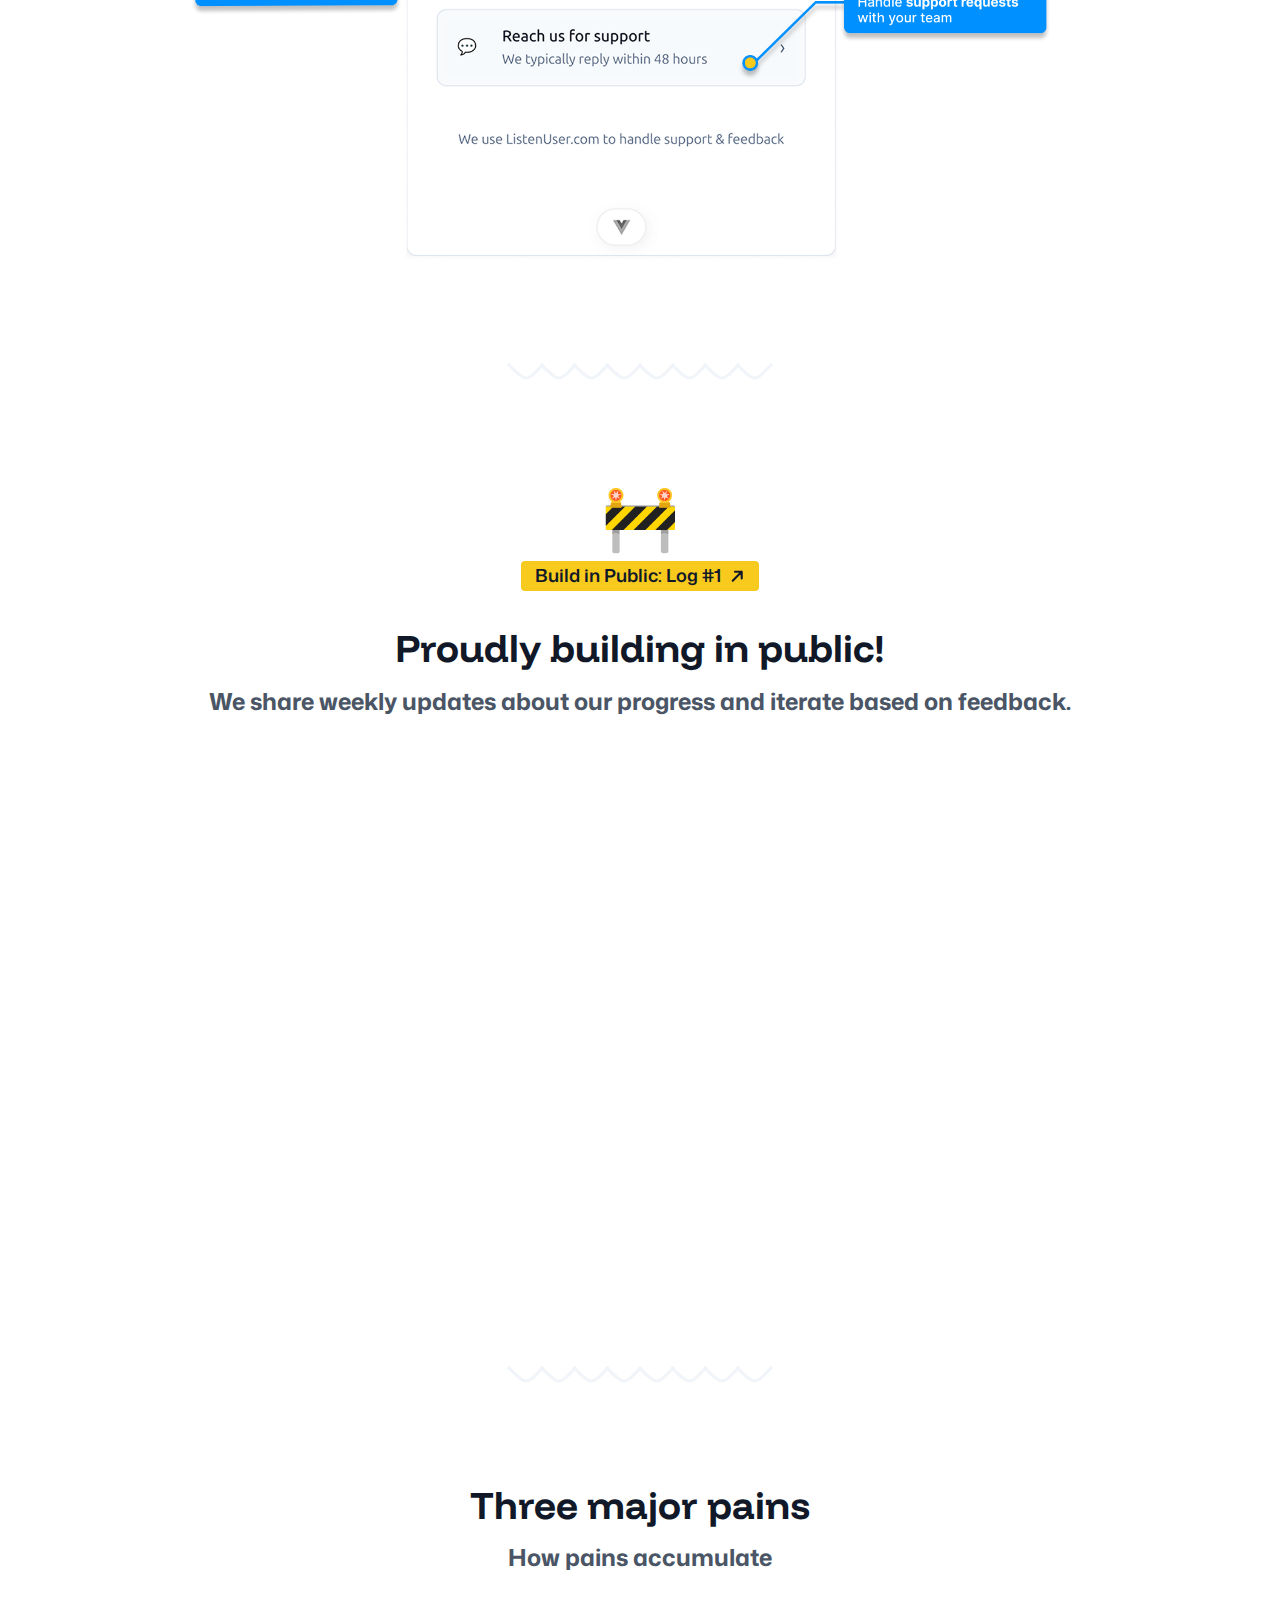
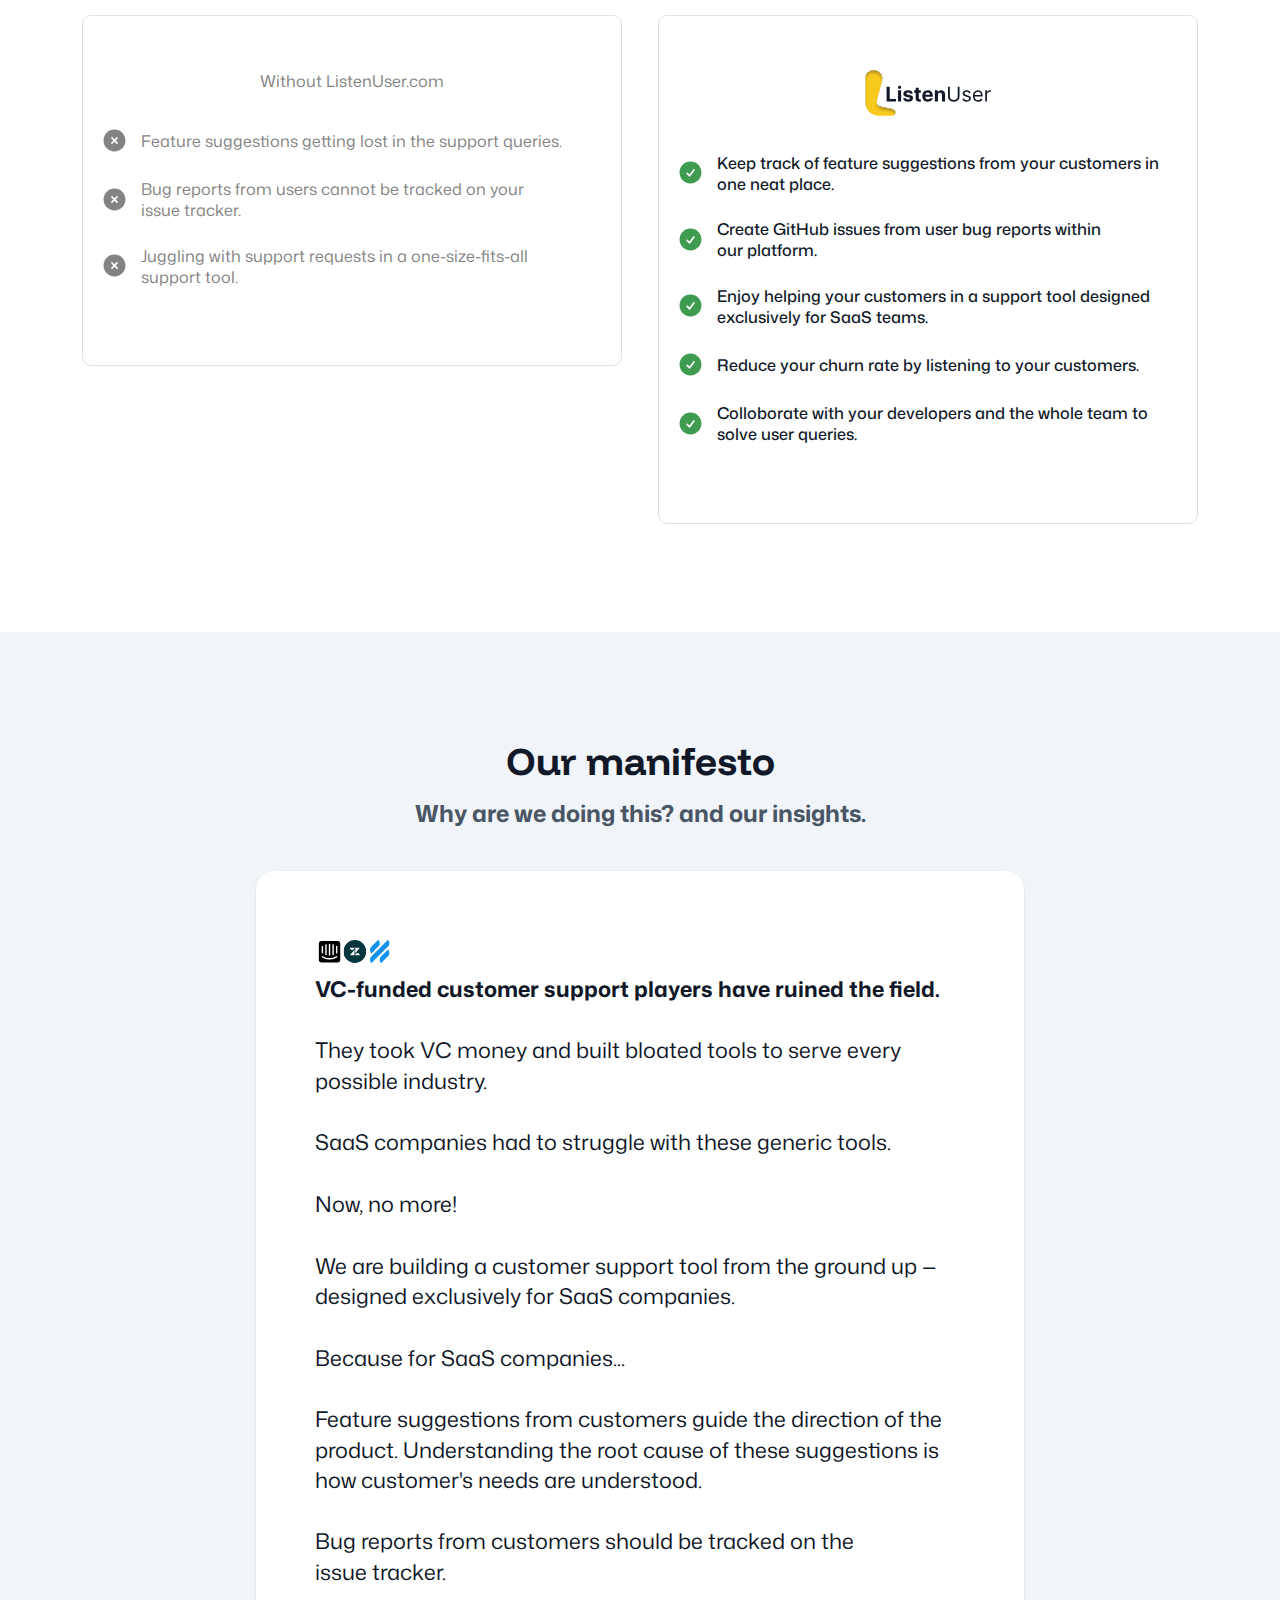
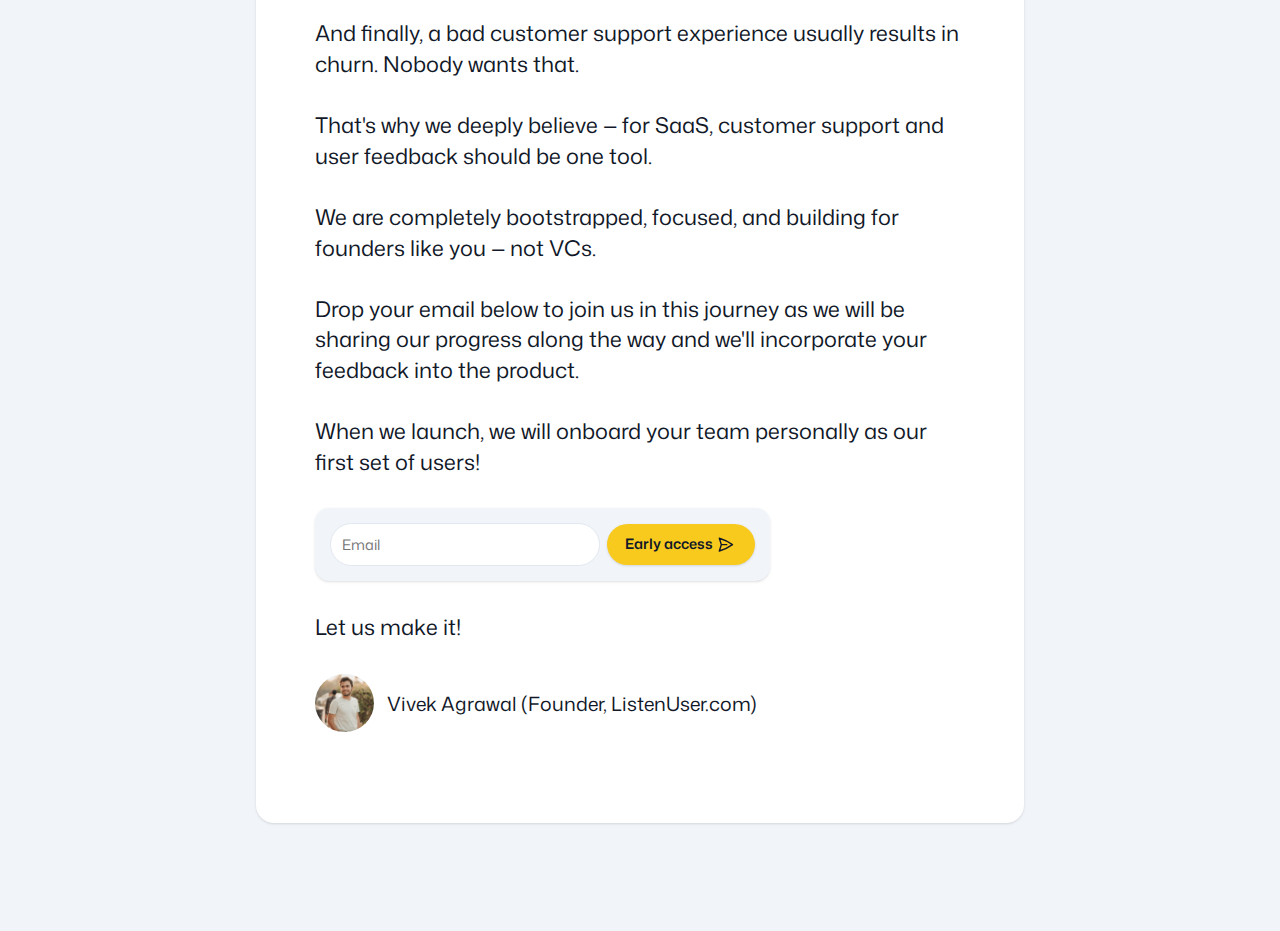
==== commit 68eeaff4: "All styles ready for marketing!" ====
--- a/index.html
+++ b/index.html
@@ -98,7 +98,8 @@
 
             <div id="hero-email-collection" class="email-collection-container">
                 <form method="POST" data-netlify="true" name="early-access-form" class="email-submit-box">
-                    <input required type="email" placeholder="Your best email" class="email-input" name="email-address" />
+                    <input required type="email" placeholder="Your best email" class="email-input"
+                        name="email-address" />
 
                     <p class="thank-you">
                         Thank you so much for being part of our early access.
@@ -135,7 +136,7 @@
     </div>
 
     <main>
-        <section class="container-of-three-major-pains inside-main-container-area center-container">
+        <section class="section-container inside-main-container-area center-container">
             <svg class="section-separator" width="91" height="7" viewBox="0 0 91 7" fill="none"
                 xmlns="http://www.w3.org/2000/svg">
                 <path d="M1 1C7.50422 7.4763 6.9977 7.21896 13 1" stroke="#F1F5F9" />
@@ -150,11 +151,69 @@
 
             <h2>Three pains, one tool</h2>
 
+            <h3>Pain, pain and pain.</h3>
+
+            <img class="product-shot" src="Product-Shot.png" alt="ListenUser.com widget screenshot">
+        </section>
+
+        <section class="inside-main-container-area center-container section-container building-in-public-container">
+            <svg class="section-separator" width="91" height="7" viewBox="0 0 91 7" fill="none"
+                xmlns="http://www.w3.org/2000/svg">
+                <path d="M1 1C7.50422 7.4763 6.9977 7.21896 13 1" stroke="#F1F5F9" />
+                <path d="M12 1C18.5042 7.4763 17.9977 7.21896 24 1" stroke="#F1F5F9" />
+                <path d="M23 1C29.5042 7.4763 28.9977 7.21896 35 1" stroke="#F1F5F9" />
+                <path d="M34 1C40.5042 7.4763 39.9977 7.21896 46 1" stroke="#F1F5F9" />
+                <path d="M45 1C51.5042 7.4763 50.9977 7.21896 57 1" stroke="#F1F5F9" />
+                <path d="M56 1C62.5042 7.4763 61.9977 7.21896 68 1" stroke="#F1F5F9" />
+                <path d="M67 1C73.5042 7.4763 72.9977 7.21896 79 1" stroke="#F1F5F9" />
+                <path d="M78 1C84.5042 7.4763 83.9977 7.21896 90 1" stroke="#F1F5F9" />
+            </svg>
+
+            <p class="building-in-public-icon">🚧</p>
+
+            <a class="build-in-public-link chip" href="http://127.0.0.1:5500/blog/build-in-public-01/" target="_blank">
+                <span>
+                    Build in Public: Log #1
+                </span>
+                <svg xmlns="http://www.w3.org/2000/svg" fill="none" viewBox="0 0 24 24" stroke-width="3.5"
+                    stroke="currentColor" class="out-link-icon">
+                    <path stroke-linecap="round" stroke-linejoin="round" d="m4.5 19.5 15-15m0 0H8.25m11.25 0v11.25" />
+                </svg>
+            </a>
+            <h2>
+                Proudly building in public!
+            </h2>
+
+            <h3>
+                We share weekly updates about our progress and iterate based on feedback.
+            </h3>
+
+            <div class="loom-video-container">
+                <iframe
+                    src="https://www.loom.com/embed/0737fb4dd51241ec8b1da1416af08392?sid=f5446027-7b1f-4d82-a93a-2053be225074"
+                    frameborder="0" webkitallowfullscreen mozallowfullscreen allowfullscreen></iframe>
+            </div>
+        </section>
+
+
+        <section class="section-container inside-main-container-area center-container">
+            <svg class="section-separator" width="91" height="7" viewBox="0 0 91 7" fill="none"
+                xmlns="http://www.w3.org/2000/svg">
+                <path d="M1 1C7.50422 7.4763 6.9977 7.21896 13 1" stroke="#F1F5F9" />
+                <path d="M12 1C18.5042 7.4763 17.9977 7.21896 24 1" stroke="#F1F5F9" />
+                <path d="M23 1C29.5042 7.4763 28.9977 7.21896 35 1" stroke="#F1F5F9" />
+                <path d="M34 1C40.5042 7.4763 39.9977 7.21896 46 1" stroke="#F1F5F9" />
+                <path d="M45 1C51.5042 7.4763 50.9977 7.21896 57 1" stroke="#F1F5F9" />
+                <path d="M56 1C62.5042 7.4763 61.9977 7.21896 68 1" stroke="#F1F5F9" />
+                <path d="M67 1C73.5042 7.4763 72.9977 7.21896 79 1" stroke="#F1F5F9" />
+                <path d="M78 1C84.5042 7.4763 83.9977 7.21896 90 1" stroke="#F1F5F9" />
+            </svg>
+
+            <h2>Three major pains</h2>
+
+            <h3>How pains accumulate</h3>
+
             <div class="three-major-pains">
-                <div class="product-shot-container">
-                    <div class="chip">🚧 Building in public!</div>
-                    <img class="product-shot" src="Product-Shot.png" alt="ListenUser.com widget screenshot">
-                </div>
 
                 <div class="three-pain-cards">
                     <div class="pain-card-container before">
@@ -271,7 +330,7 @@
 
         <section class="manifesto full-width-container">
 
-            <div class="section-heading inside-main-container-area center-container">
+            <div class="section-heading section-container inside-main-container-area center-container">
                 <h2>
                     Our manifesto
                 </h2>
--- a/main.css
+++ b/main.css
@@ -63,6 +63,7 @@
 /* Reset End */
 
 /* Our styles */
+
 :root {
   --black-color: #111828;
   --yellow-color: #f8ca1e;
@@ -173,7 +174,8 @@
   }
 
   .email-input {
-    padding: 0.6rem 0;
+    outline: none;
+    padding: 0.3rem 0.05rem;
     margin-left: 1.5rem;
     font-size: 1rem;
     border-radius: 0;
@@ -245,6 +247,7 @@
 }
 
 .other-words-content-box .quote-source a {
+  max-width: fit-content;
   display: flex;
   align-items: center;
   gap: 0.3rem;
@@ -295,30 +298,37 @@
 .chip {
   background-color: var(--yellow-color);
   color: var(--black-color);
-  width: fit-content;
   padding: 0.3rem 0.8rem;
   border-radius: 4px;
   font-weight: 500;
-  position: absolute;
   font-size: 0.75rem;
-  transform: rotate(-5deg);
-}
-
-/* Styles for pain card */
-.container-of-three-major-pains {
-  svg.section-separator {
-    margin-top: 6rem;
-    margin-bottom: 6rem;
-    width: 15rem;
-    height: auto;
-    margin-left: auto;
-    margin-right: auto;
-  }
-
-  h2 {
-    text-align: center;
-    margin-bottom: 4rem;
-  }
+}
+
+/* Main area starts */
+svg.section-separator {
+  margin-top: 5.5rem;
+  margin-bottom: 5.5rem;
+  width: 15rem;
+  height: auto;
+  margin-left: auto;
+  margin-right: auto;
+}
+
+.section-container {
+  display: flex;
+  flex-direction: column;
+  align-items: center;
+
+  h3 {
+    margin-top: 1rem;
+    margin-bottom: 2.5rem;
+  }
+}
+
+img.product-shot {
+  max-width: 50rem; /* Prevent it from getting too big on large screens */
+  width: 100%; /* Allow it to shrink to fit small screens */
+  height: auto;
 }
 
 .three-major-pains {
@@ -326,20 +336,6 @@
   flex-direction: column;
   align-items: center;
   gap: 4rem;
-
-  .product-shot-container {
-    position: relative;
-
-    .chip {
-      top: -0.3rem;
-      left: -0.4rem;
-    }
-
-    img.product-shot {
-      max-width: 20rem;
-      height: auto;
-    }
-  }
 
   .three-pain-cards {
     display: flex;
@@ -394,6 +390,49 @@
   }
 }
 
+/* Build in public section START */
+.building-in-public-container {
+  .building-in-public-icon {
+    font-size: 3.5rem;
+    margin-bottom: 0.6rem;
+  }
+
+  a.build-in-public-link {
+    font-weight: 600;
+    font-size: 1rem;
+    display: flex;
+    align-items: center;
+    gap: 0.5rem;
+    margin-bottom: 2rem;
+  }
+
+  a.build-in-public-link:hover .out-link-icon {
+    transform: translateY(-0.1rem) translateX(0.1rem);
+  }
+
+  a.build-in-public-link .out-link-icon {
+    width: 0.8em;
+    height: 0.8em;
+    transition: transform 0.1s ease-in;
+  }
+
+  .loom-video-container {
+    position: relative;
+    width: 100%;
+    max-width: 900px; /* Limit max width on larger screens */
+    aspect-ratio: 16 / 9; /* Ensures correct aspect ratio */
+  }
+
+  .loom-video-container iframe {
+    position: absolute;
+    width: 100%;
+    height: 100%;
+    top: 0;
+    left: 0;
+  }
+}
+/* Build in public section END */
+
 /* Manifesto */
 .manifesto {
   background-color: #f1f5f9;
@@ -402,9 +441,7 @@
 }
 
 .manifesto .section-heading {
-  text-align: center;
   padding-top: 6rem;
-  padding-bottom: 4rem;
 }
 
 .manifesto .paper {
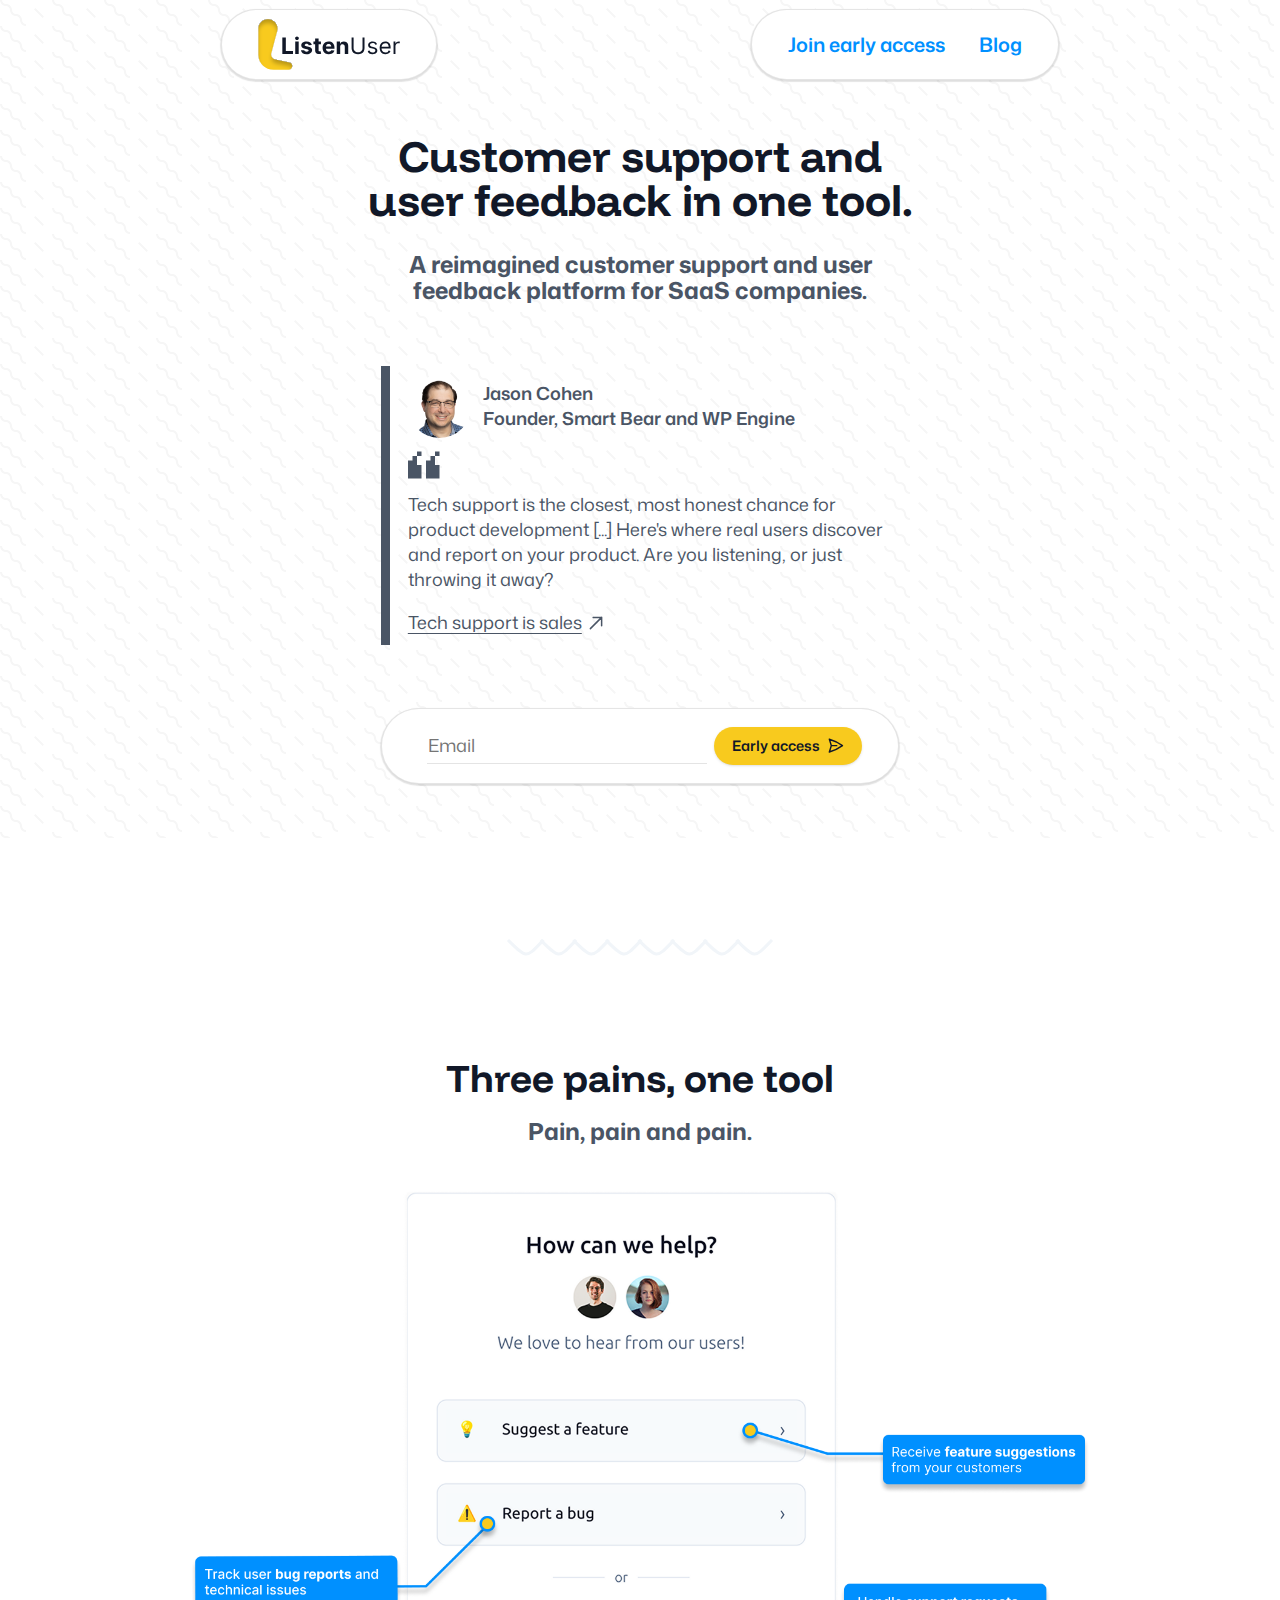
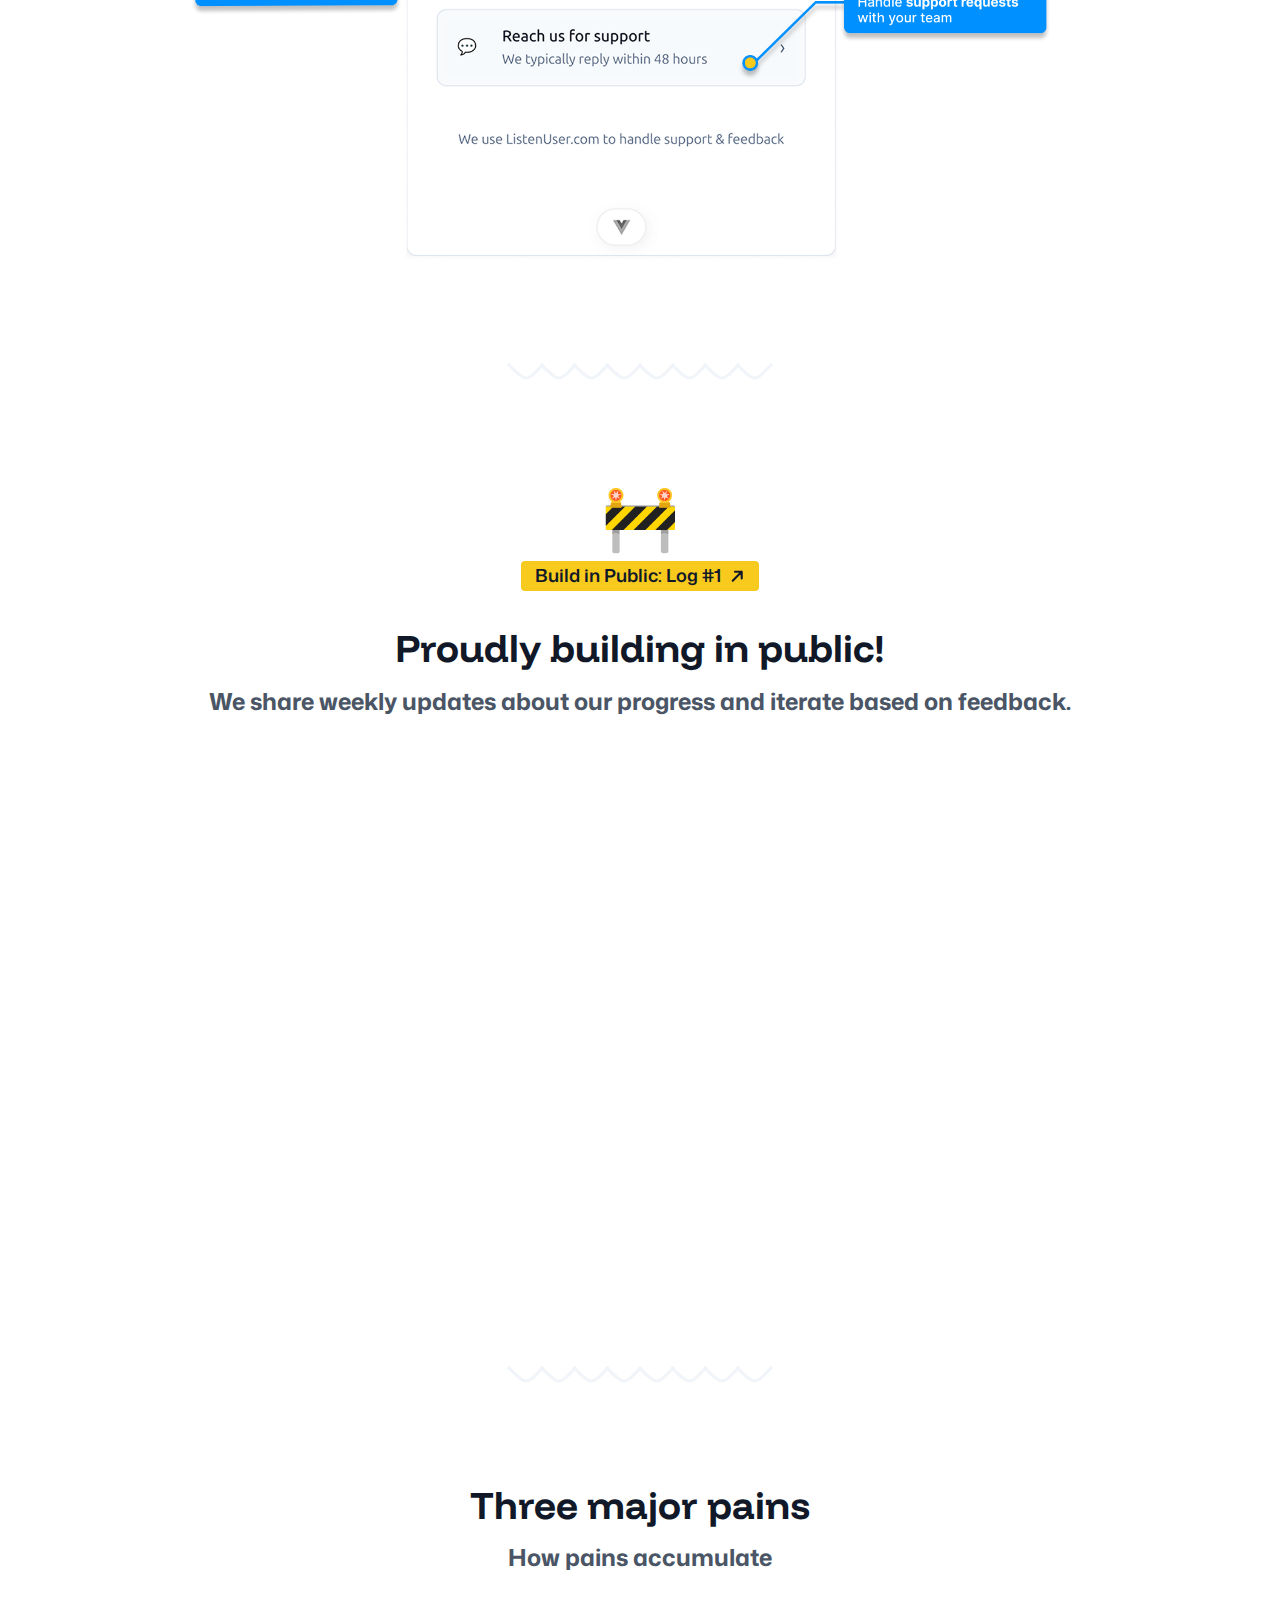
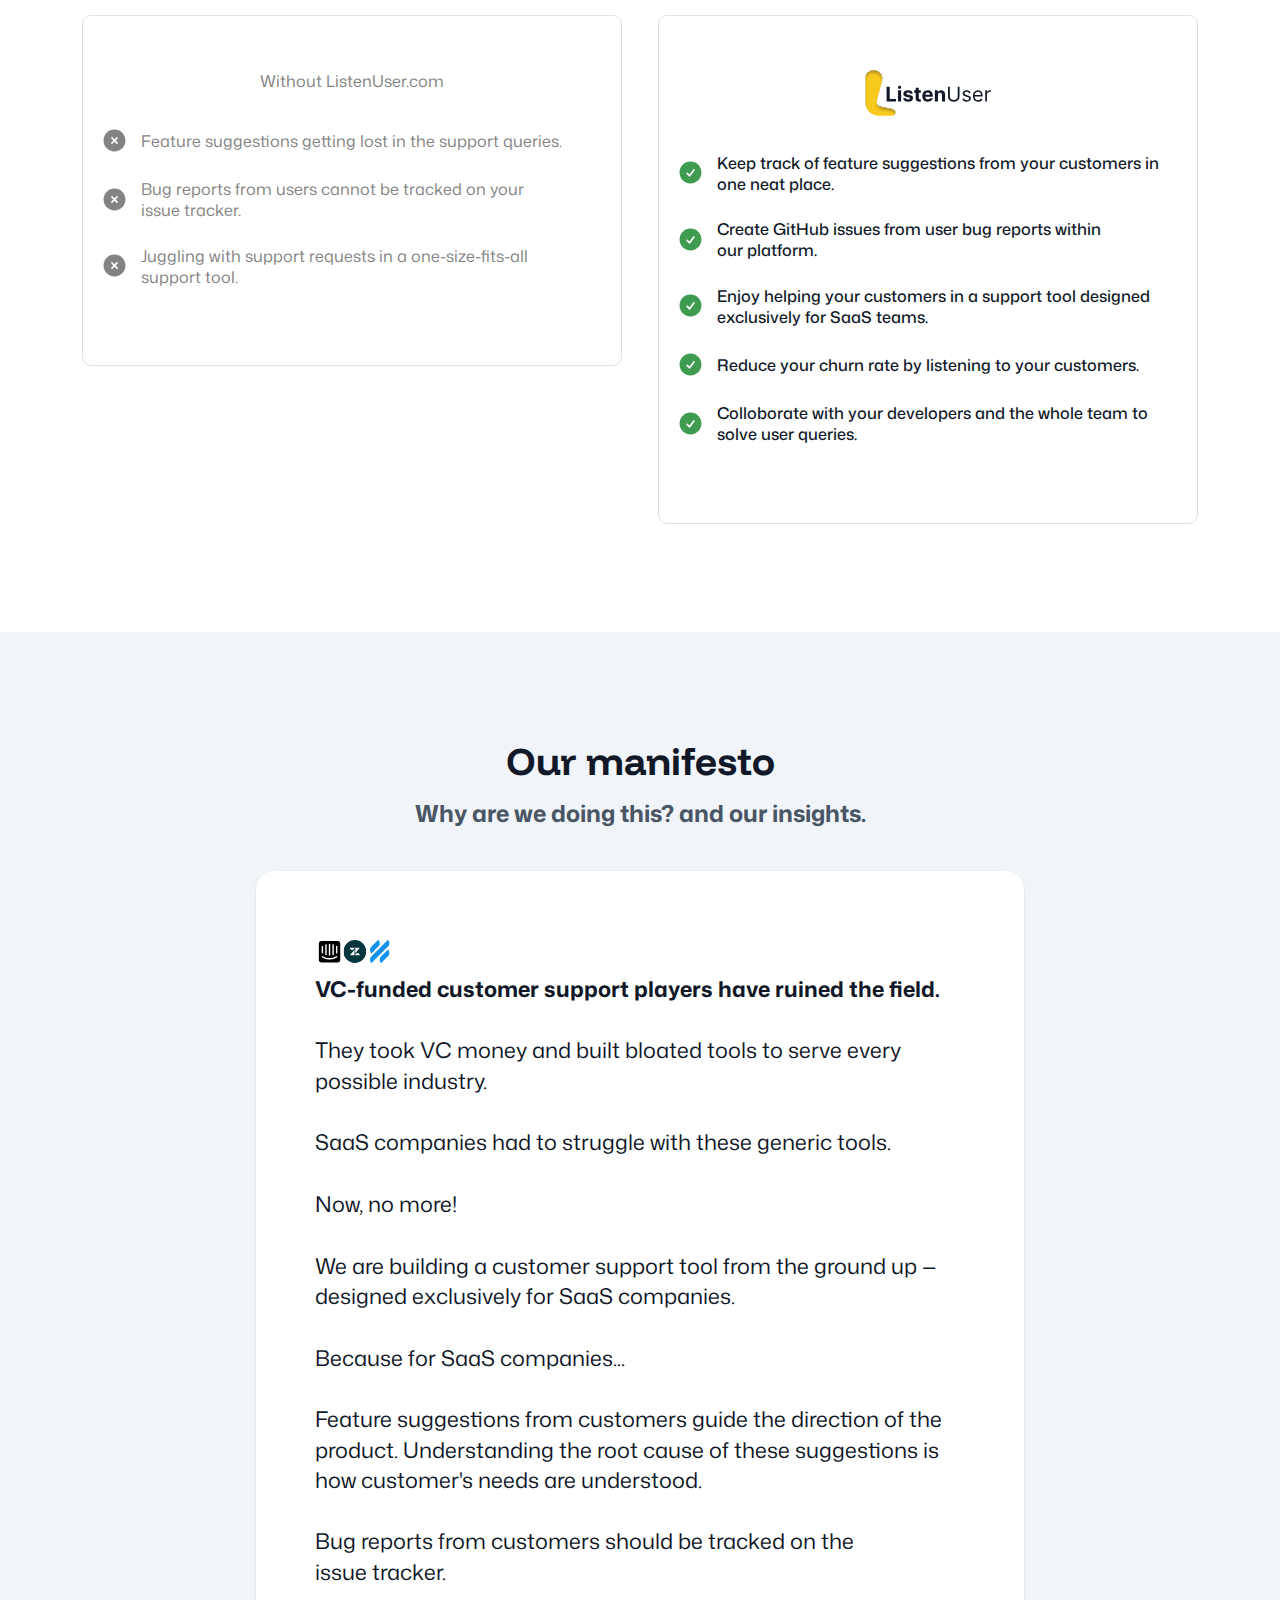
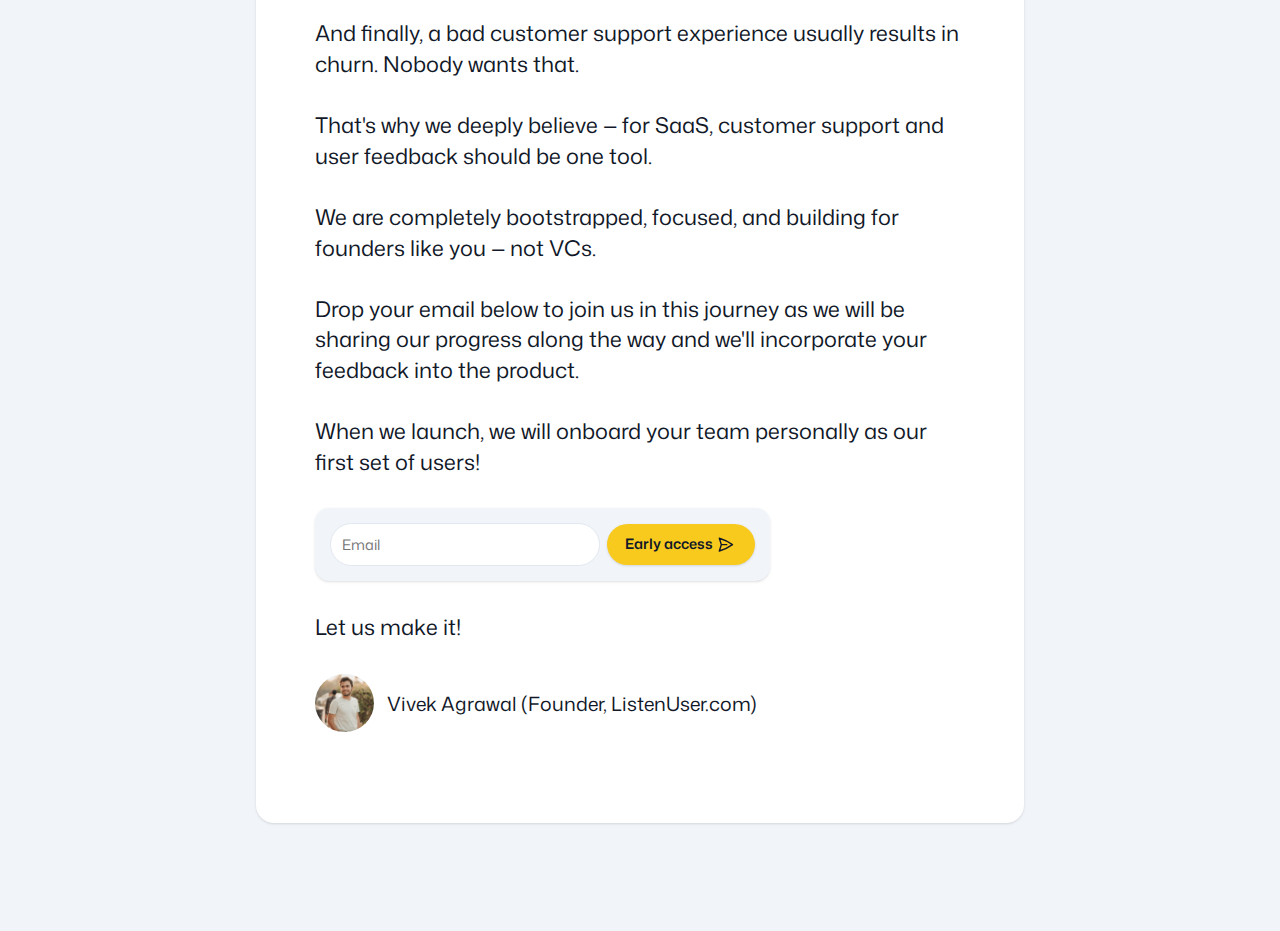
==== commit 60403c90: "All styles ready for marketing!" ====
--- a/index.html
+++ b/index.html
@@ -98,7 +98,7 @@
 
             <div id="hero-email-collection" class="email-collection-container">
                 <form method="POST" data-netlify="true" name="early-access-form" class="email-submit-box">
-                    <input required type="email" placeholder="Your best email" class="email-input"
+                    <input required type="email" placeholder="Email" class="email-input"
                         name="email-address" />
 
                     <p class="thank-you">
--- a/main.css
+++ b/main.css
@@ -175,12 +175,12 @@
 
   .email-input {
     outline: none;
-    padding: 0.3rem 0.05rem;
+    padding: 0.4rem 0.05rem;
     margin-left: 1.5rem;
     font-size: 1rem;
     border-radius: 0;
     border: none;
-    border-bottom: 1px solid #ccc;
+    border-bottom: 1px solid #cccccc85;
   }
 
   .email-button {
@@ -319,9 +319,14 @@
   flex-direction: column;
   align-items: center;
 
+  h2 {
+    text-align: center;
+  }
+
   h3 {
     margin-top: 1rem;
     margin-bottom: 2.5rem;
+    text-align: center;
   }
 }
 
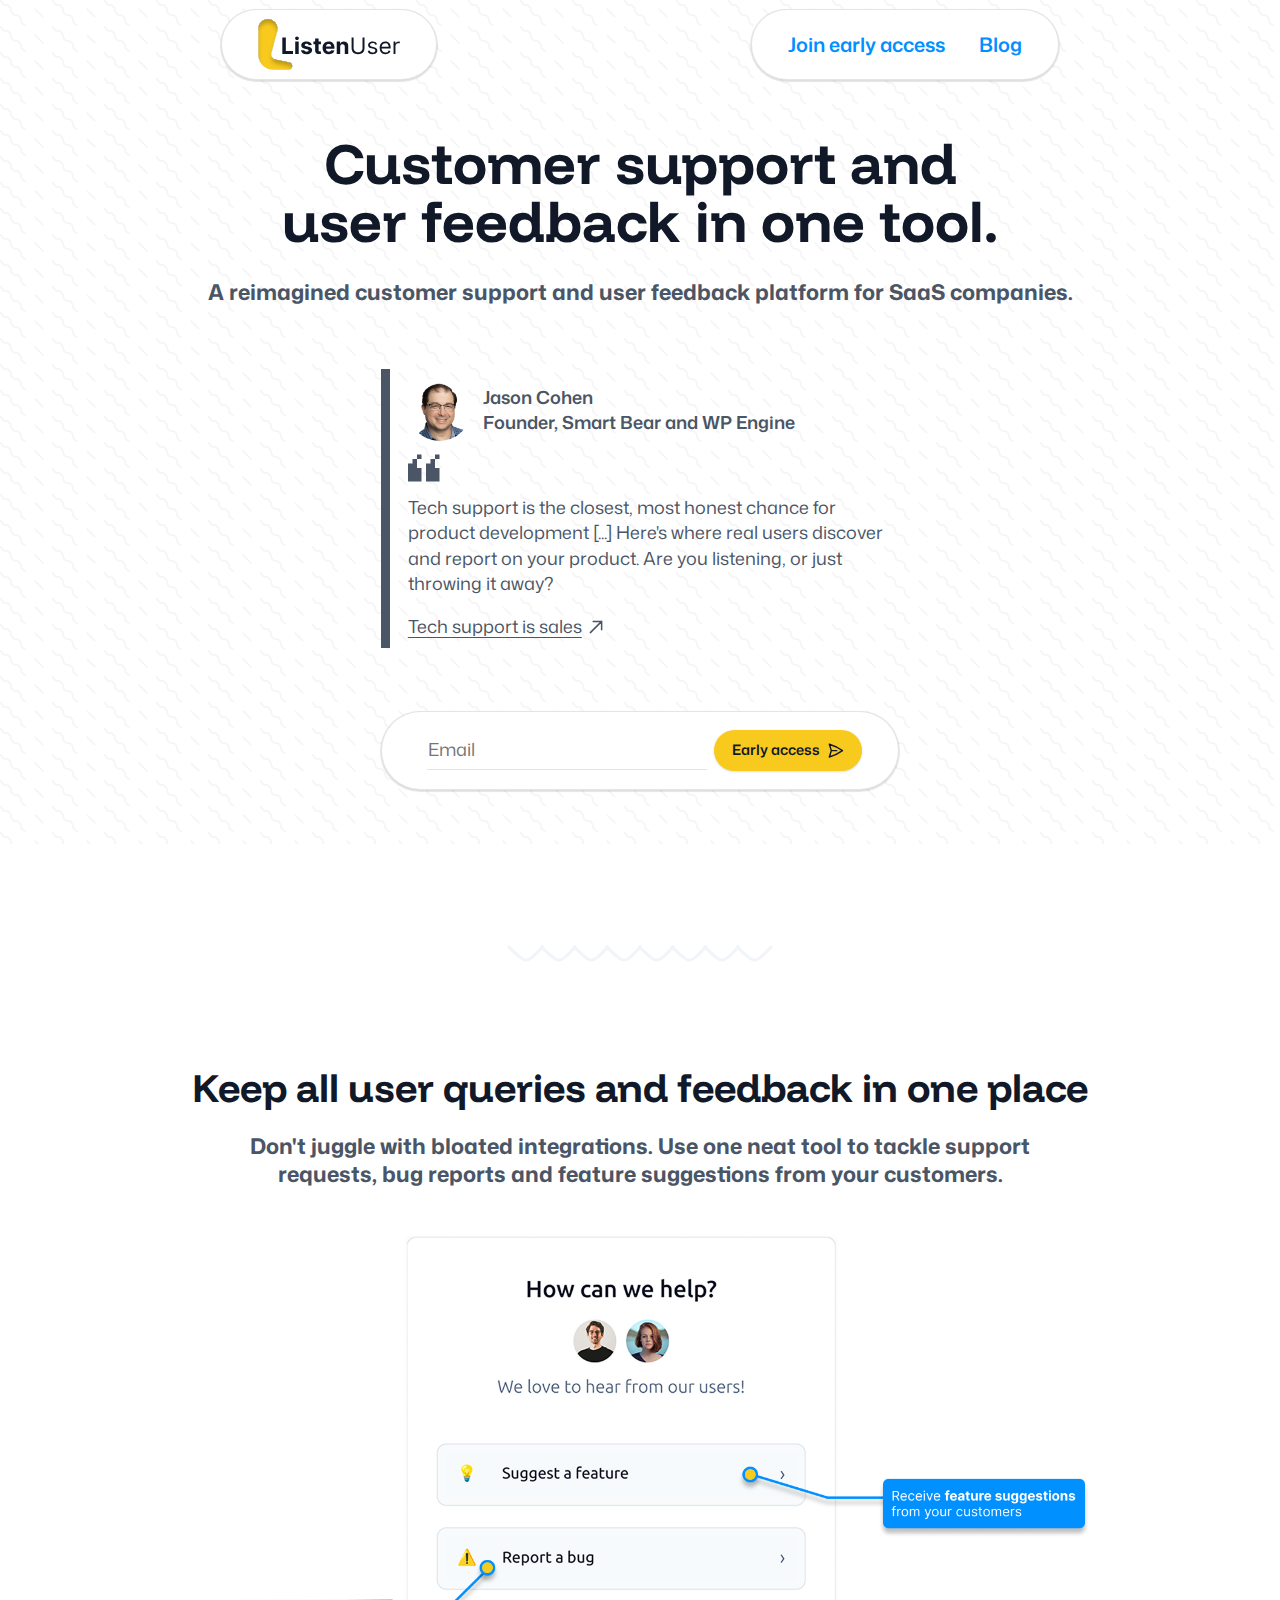
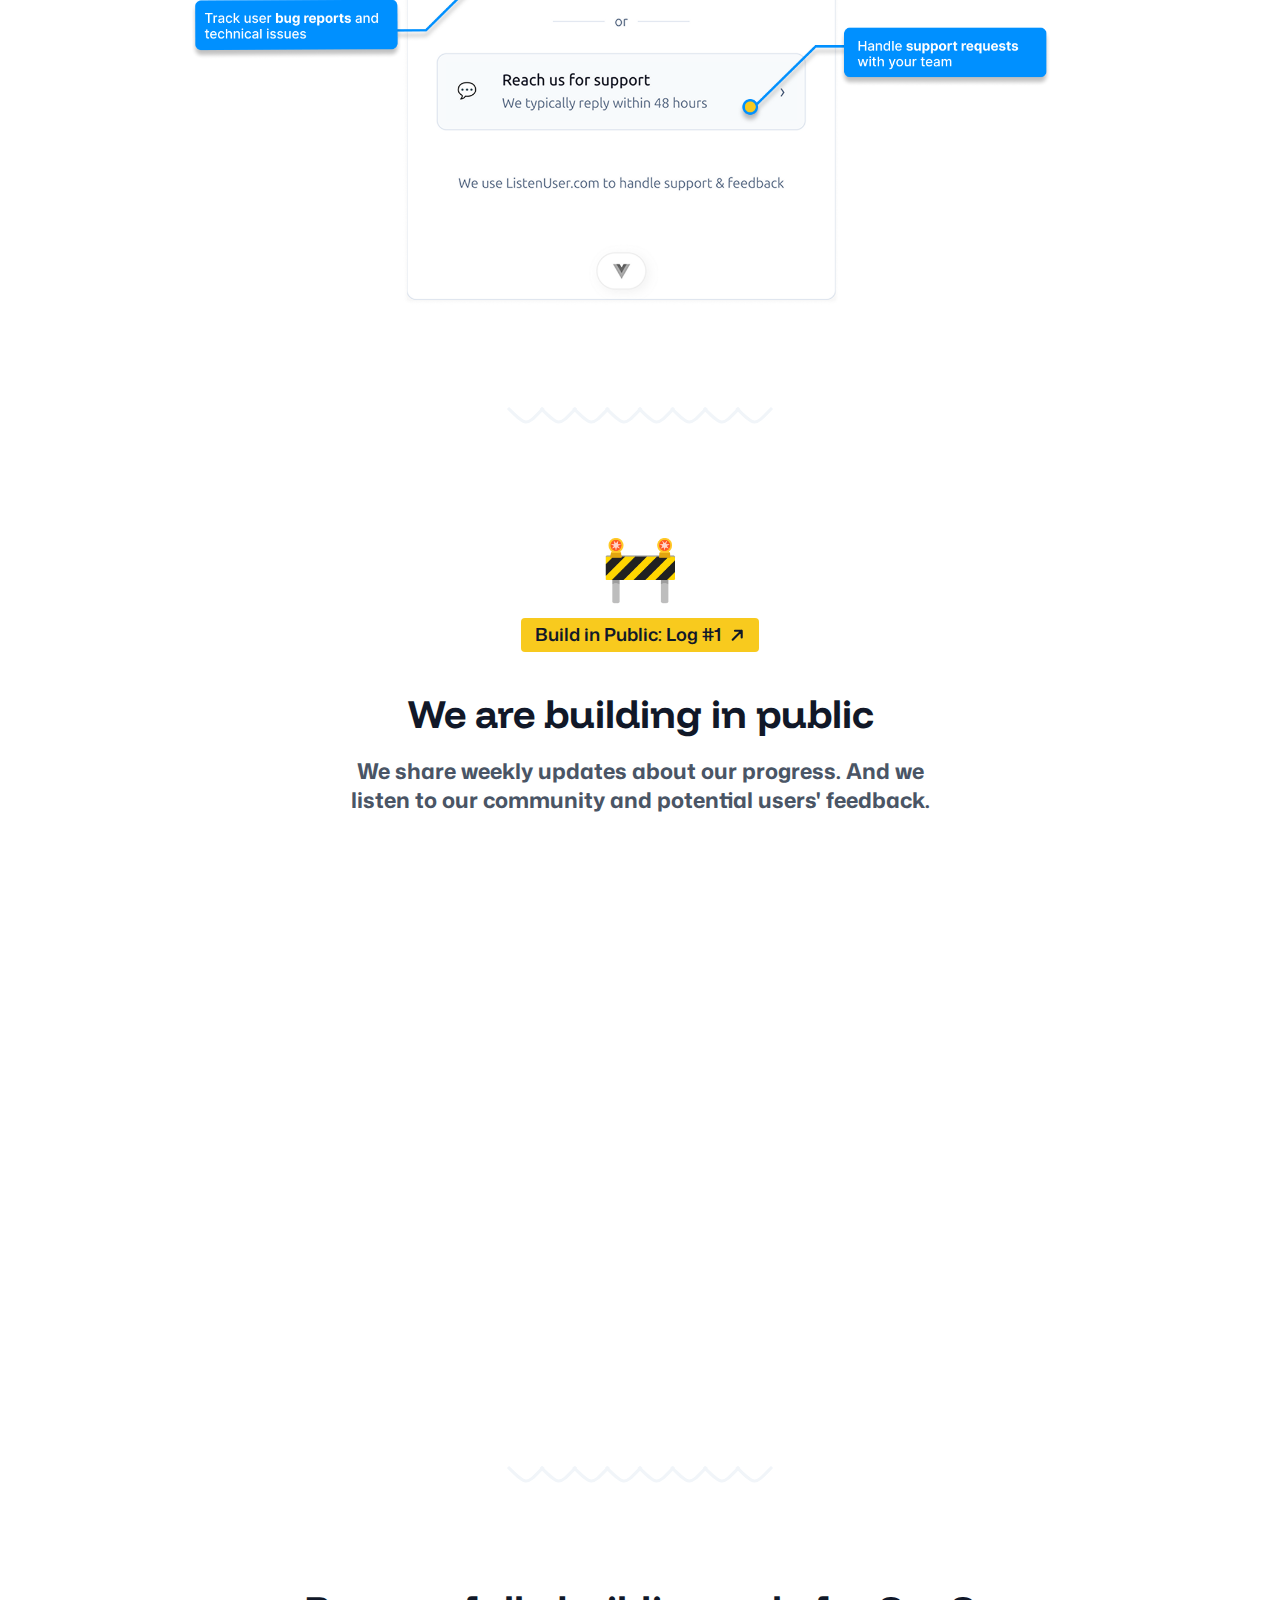
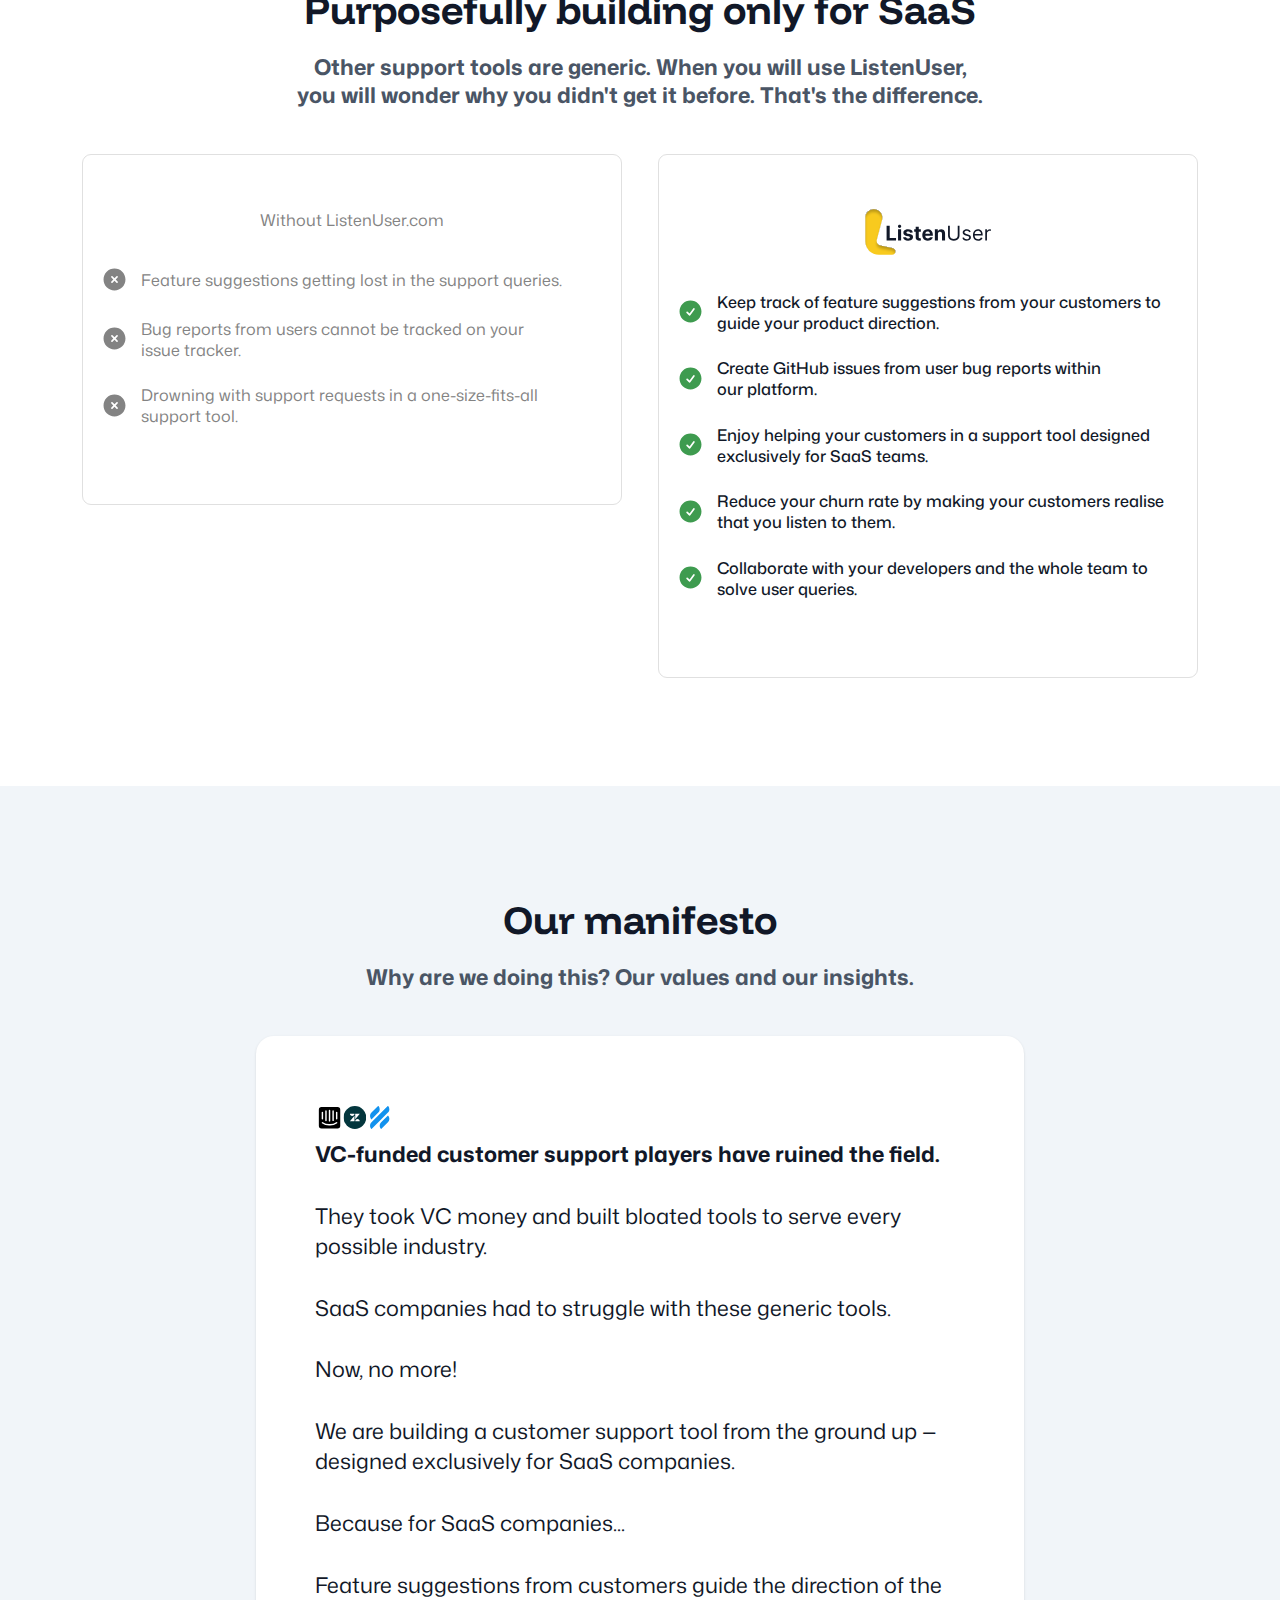
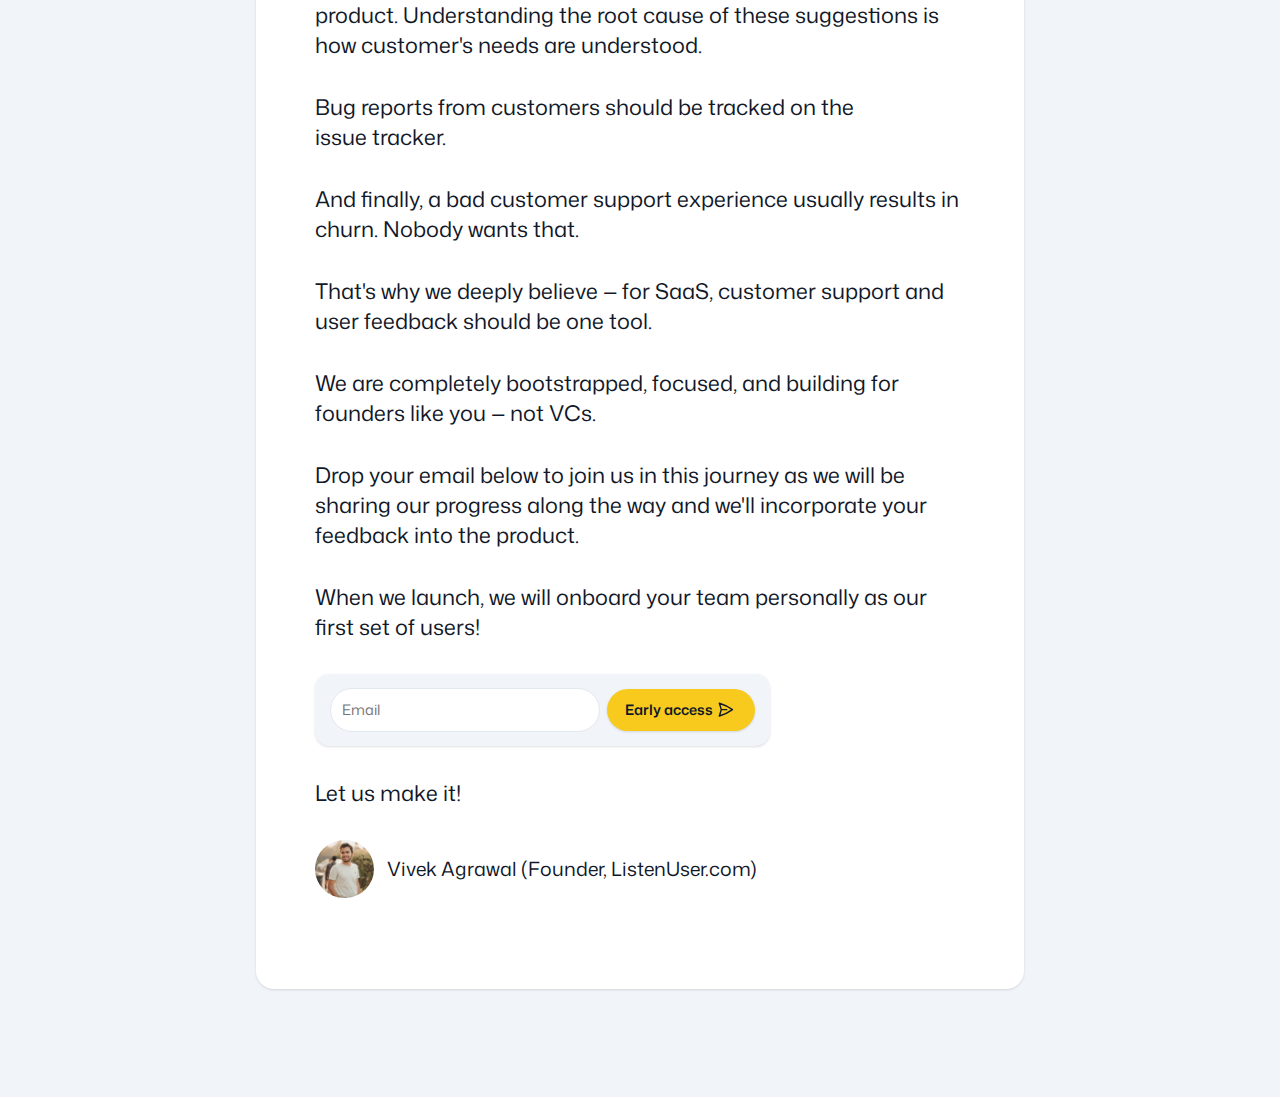
==== commit 3ade40aa: "All ready for marketing!" ====
--- a/index.html
+++ b/index.html
@@ -98,8 +98,7 @@
 
             <div id="hero-email-collection" class="email-collection-container">
                 <form method="POST" data-netlify="true" name="early-access-form" class="email-submit-box">
-                    <input required type="email" placeholder="Email" class="email-input"
-                        name="email-address" />
+                    <input required type="email" placeholder="Email" class="email-input" name="email-address" />
 
                     <p class="thank-you">
                         Thank you so much for being part of our early access.
@@ -149,9 +148,10 @@
                 <path d="M78 1C84.5042 7.4763 83.9977 7.21896 90 1" stroke="#F1F5F9" />
             </svg>
 
-            <h2>Three pains, one tool</h2>
-
-            <h3>Pain, pain and pain.</h3>
+            <h2>Keep all user queries and feedback in one place</h2>
+
+            <h3>Don't juggle with bloated integrations. Use one neat tool to tackle support requests, bug reports and
+                feature suggestions from your customers.</h3>
 
             <img class="product-shot" src="Product-Shot.png" alt="ListenUser.com widget screenshot">
         </section>
@@ -180,12 +180,13 @@
                     <path stroke-linecap="round" stroke-linejoin="round" d="m4.5 19.5 15-15m0 0H8.25m11.25 0v11.25" />
                 </svg>
             </a>
+
             <h2>
-                Proudly building in public!
+                We are building in public
             </h2>
 
             <h3>
-                We share weekly updates about our progress and iterate based on feedback.
+                We share weekly updates about our progress. And we listen to our community and potential users' feedback.
             </h3>
 
             <div class="loom-video-container">
@@ -209,9 +210,9 @@
                 <path d="M78 1C84.5042 7.4763 83.9977 7.21896 90 1" stroke="#F1F5F9" />
             </svg>
 
-            <h2>Three major pains</h2>
-
-            <h3>How pains accumulate</h3>
+            <h2>Purposefully building only for SaaS</h2>
+
+            <h3>Other support tools are generic. When you will use ListenUser, you will wonder why you didn't get it before. That's the difference.</h3>
 
             <div class="three-major-pains">
 
@@ -251,7 +252,7 @@
                             </svg>
 
                             <span>
-                                Juggling with support requests in a one-size-fits-all support tool.
+                                Drowning with support requests in a one-size-fits-all support tool.
                             </span>
                         </p>
                     </div>
@@ -268,7 +269,7 @@
 
 
                             <span>
-                                Keep track of feature suggestions from your customers in one neat place.
+                                Keep track of feature suggestions from your customers to guide your product direction.
                             </span>
                         </p>
 
@@ -307,7 +308,7 @@
 
 
                             <span>
-                                Reduce your churn rate by listening to your customers.
+                                Reduce your churn rate by making your customers realise that you listen to them.
                             </span>
                         </p>
 
@@ -320,7 +321,7 @@
 
 
                             <span>
-                                Colloborate with your developers and the whole team to solve user queries.
+                                Collaborate with your developers and the whole team to solve user queries.
                             </span>
                         </p>
                     </div>
@@ -334,7 +335,7 @@
                 <h2>
                     Our manifesto
                 </h2>
-                <h3>Why are we doing this? and our insights.</h3>
+                <h3>Why are we doing this? Our values and our insights.</h3>
             </div>
 
             <div class="paper inside-main-container-area center-container">
--- a/main.css
+++ b/main.css
@@ -72,7 +72,7 @@
 }
 
 html {
-  line-height: 1.1;
+  line-height: 1.3;
   background-color: var(--white-color);
   font-size: 18px;
   font-family: "Mona Sans", system-ui;
@@ -279,19 +279,19 @@
 
 h1 {
   font-family: "Funnel Display", system-ui;
-  font-size: 2.45rem;
+  font-size: 3.2rem;
   position: relative;
   line-height: 1;
 }
 
 h2 {
   font-family: "Funnel Display", system-ui;
-  font-size: 2.15rem;
+  font-size: 2.2rem;
 }
 
 h3 {
+  font-size: 1.2rem;
   margin-top: 1.6rem;
-  font-size: 1.3rem;
   color: var(--light-black-color);
 }
 
@@ -319,6 +319,12 @@
   flex-direction: column;
   align-items: center;
 
+  h2,
+  h3 {
+    max-width: 60rem;
+    width: 100%;
+  }
+
   h2 {
     text-align: center;
   }
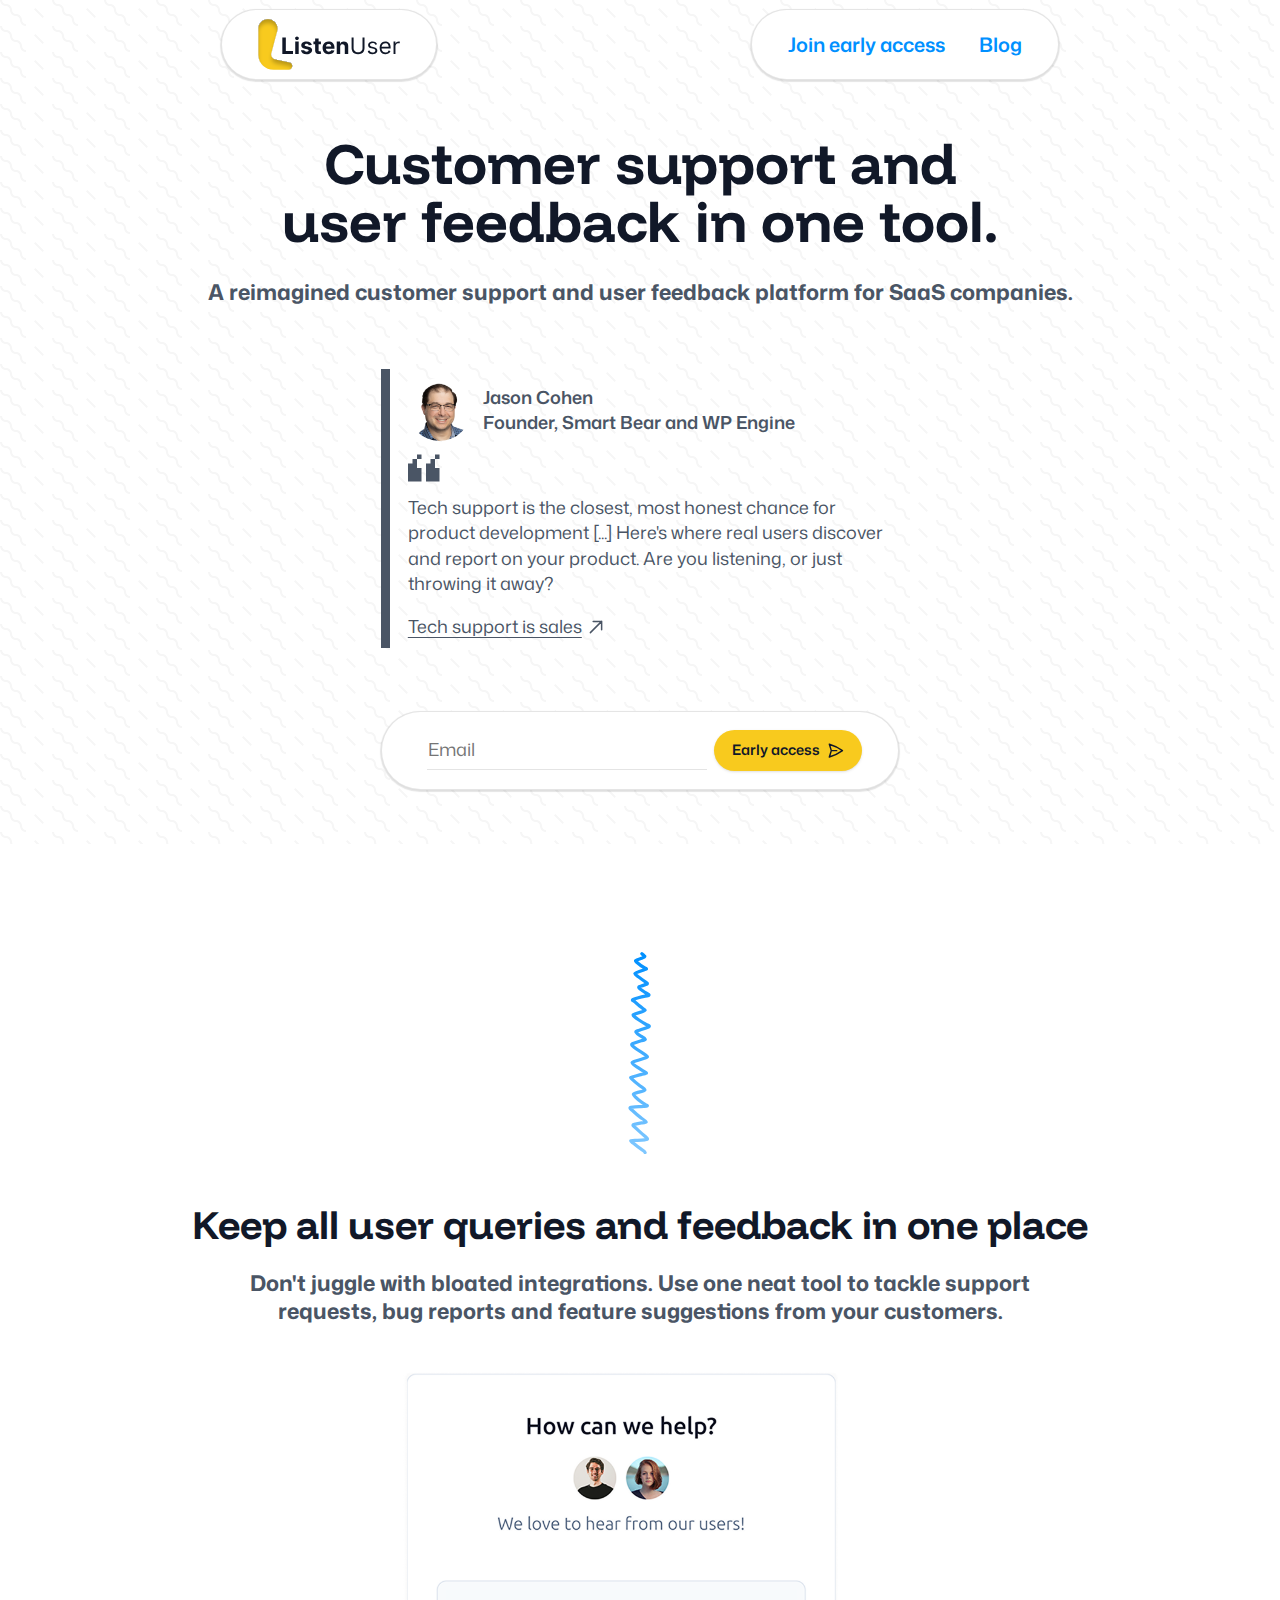
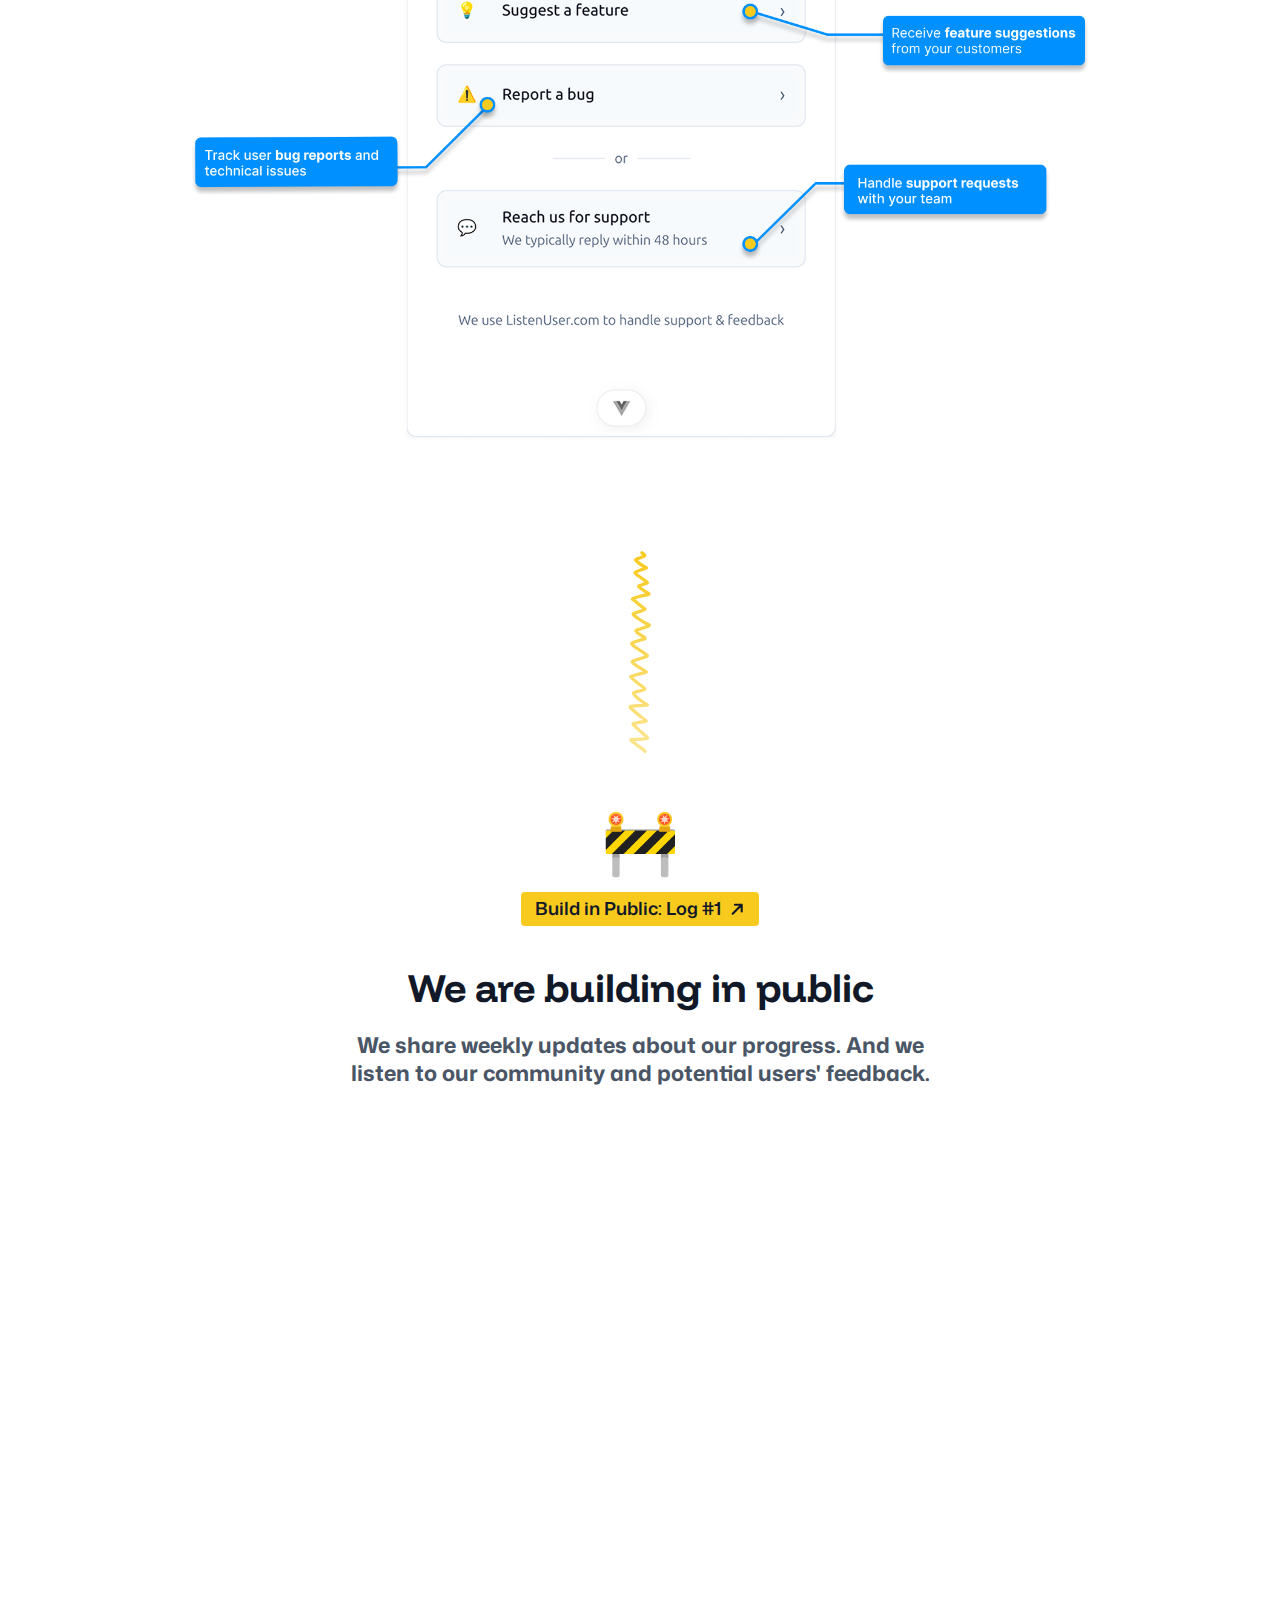
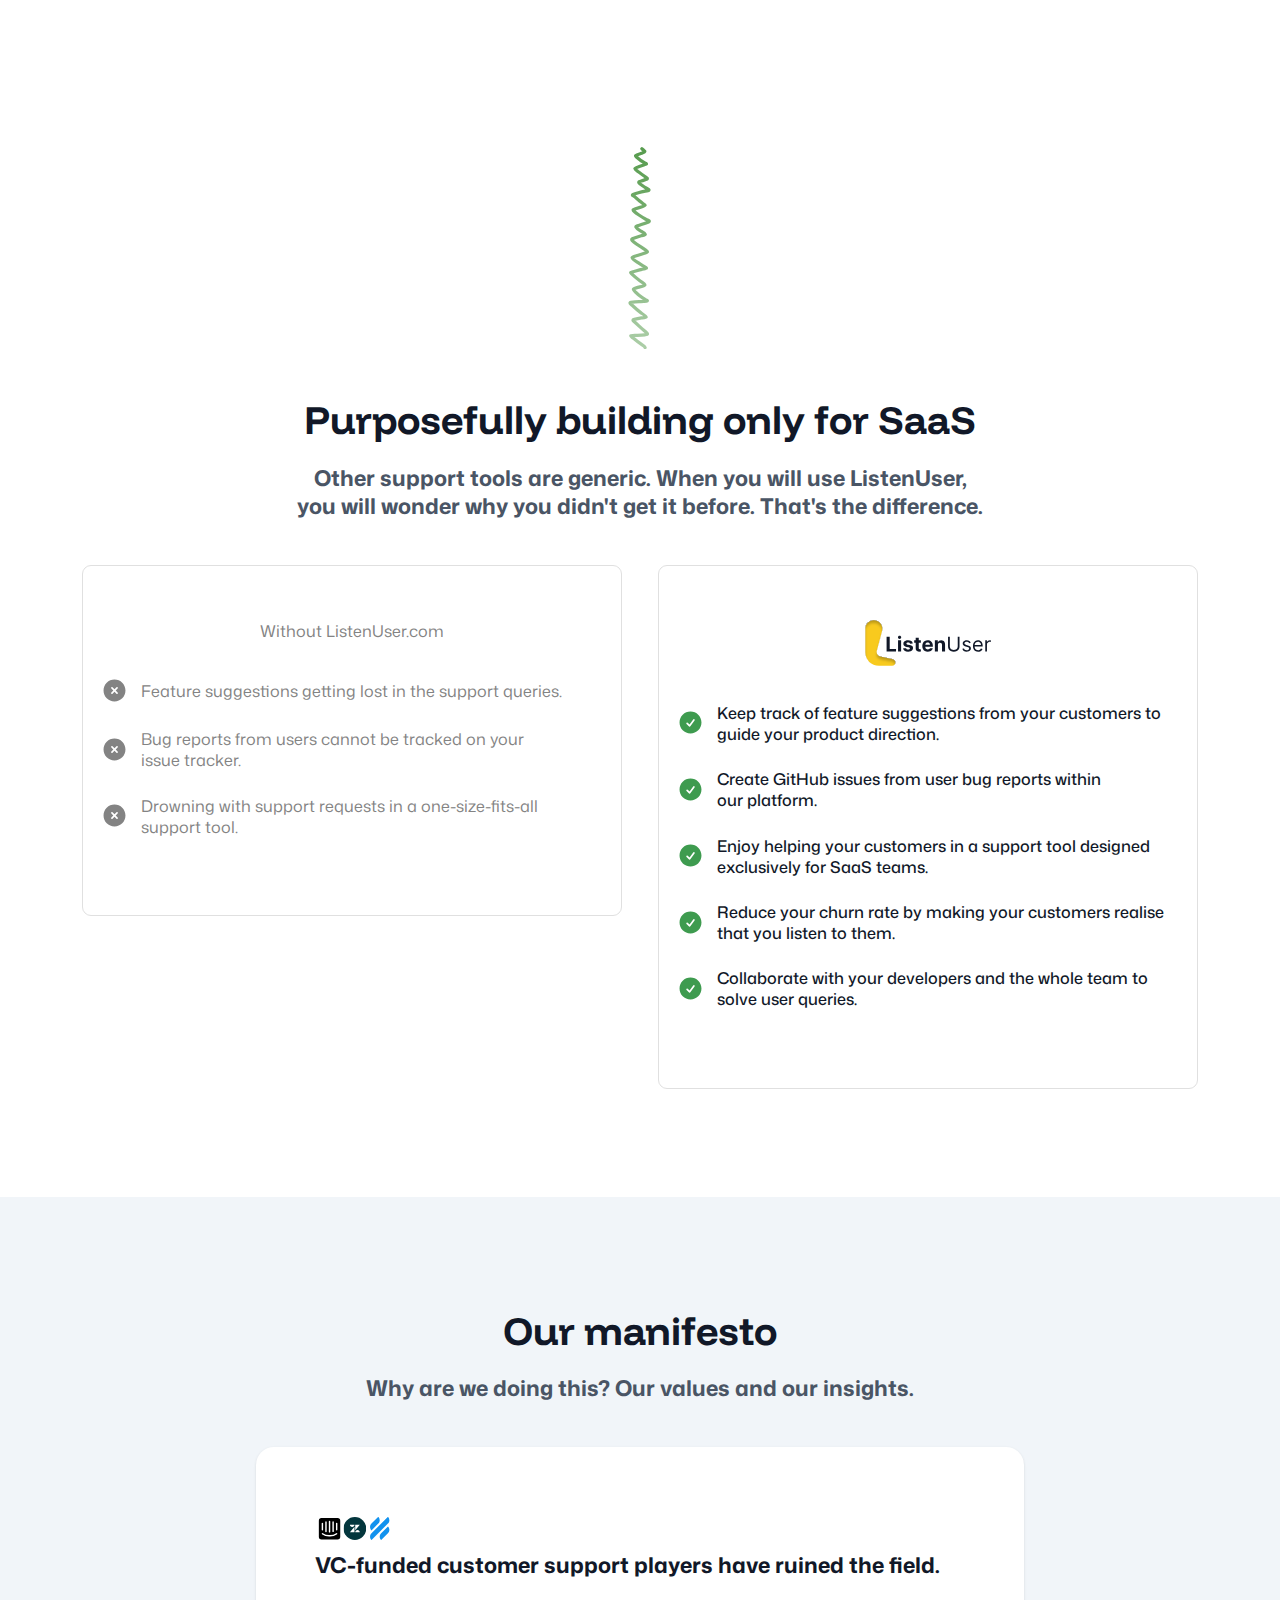
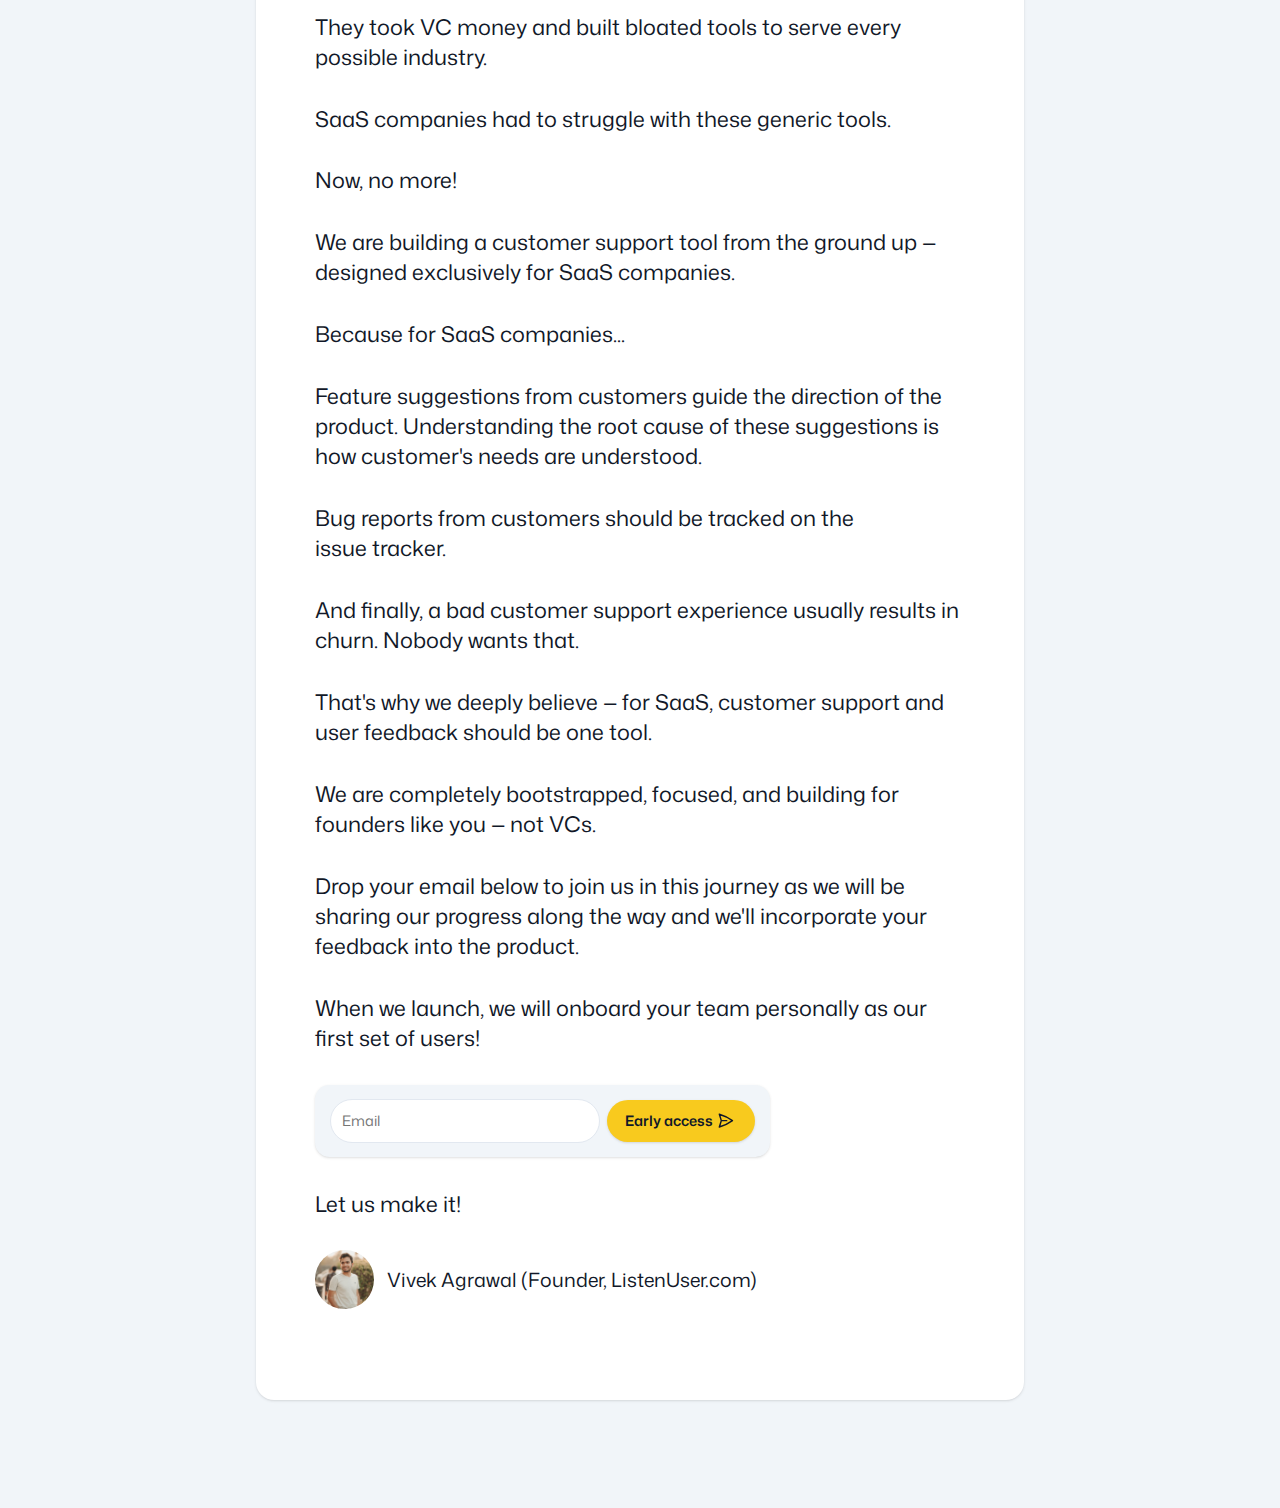
==== commit 34c6925b: "All ready for marketing!" ====
--- a/index.html
+++ b/index.html
@@ -136,16 +136,18 @@
 
     <main>
         <section class="section-container inside-main-container-area center-container">
-            <svg class="section-separator" width="91" height="7" viewBox="0 0 91 7" fill="none"
-                xmlns="http://www.w3.org/2000/svg">
-                <path d="M1 1C7.50422 7.4763 6.9977 7.21896 13 1" stroke="#F1F5F9" />
-                <path d="M12 1C18.5042 7.4763 17.9977 7.21896 24 1" stroke="#F1F5F9" />
-                <path d="M23 1C29.5042 7.4763 28.9977 7.21896 35 1" stroke="#F1F5F9" />
-                <path d="M34 1C40.5042 7.4763 39.9977 7.21896 46 1" stroke="#F1F5F9" />
-                <path d="M45 1C51.5042 7.4763 50.9977 7.21896 57 1" stroke="#F1F5F9" />
-                <path d="M56 1C62.5042 7.4763 61.9977 7.21896 68 1" stroke="#F1F5F9" />
-                <path d="M67 1C73.5042 7.4763 72.9977 7.21896 79 1" stroke="#F1F5F9" />
-                <path d="M78 1C84.5042 7.4763 83.9977 7.21896 90 1" stroke="#F1F5F9" />
+
+            <svg class="section-separator" viewBox="0 0 36 312" fill="none" xmlns="http://www.w3.org/2000/svg">
+                <path
+                    d="M26.259 308.716C25.5521 306.595 22.4695 304.994 20.7754 303.83C16.9976 301.234 13.351 298.501 9.86233 295.523C9.06792 294.845 4.21578 291.585 4.21578 290.365C4.21578 289.987 10.6589 290.053 10.9482 290.039C15.8852 289.801 20.9337 289.814 25.8247 289.062C27.642 288.782 31.5413 288.84 29.2452 286.51C26.2606 283.482 22.7421 280.949 19.6352 278.04C16.1692 274.795 12.9128 271.412 9.2108 268.43C7.13382 266.757 6.92485 265.933 9.75374 265.254C13.3675 264.387 17.1892 263.678 20.8568 263.082C22.0173 262.894 27.4727 262.985 28.105 261.562C28.4983 260.677 20.6419 255.764 20.0695 255.345C15.2141 251.797 10.7862 247.771 6.44183 243.618C5.48641 242.705 1.24189 239.612 4.21578 239.22C8.42765 238.666 12.6784 238.206 16.9205 237.971C19.4094 237.834 21.9011 237.806 24.3859 237.591C25.604 237.486 28.5461 237.596 29.6524 236.858C30.2563 236.456 28.5005 235.972 27.8878 235.583C26.106 234.45 24.321 233.323 22.5399 232.189C18.6314 229.702 14.7842 226.948 11.6812 223.475C11.1457 222.876 8.04841 220.005 8.26066 219.05C8.6341 217.37 15.298 216.106 16.5947 215.657C17.6481 215.292 25.9372 213.426 26.0419 212.345C26.2095 210.612 19.3273 206.742 18.2236 205.884C13.7695 202.42 9.32041 198.887 5.30166 194.917C3.26454 192.904 3.95133 193.119 6.2518 192.555C11.3203 191.312 16.188 189.453 21.2912 188.293C21.8921 188.156 29.6974 186.965 28.105 185.904C23.9719 183.148 19.5759 180.862 15.5089 177.977C12.9344 176.151 7.4618 173.323 6.33324 170.05C5.94956 168.937 24.5728 163.967 26.5305 163.209C30.2882 161.754 31.2269 161.44 27.6707 158.866C21.528 154.419 14.7327 150.952 8.88504 146.079C6.52226 144.11 4.03004 142.271 7.63629 140.786C11.7514 139.091 16.038 137.753 20.3139 136.524C20.7778 136.39 26.8265 135.34 26.5848 134.433C25.9498 132.052 21.023 130.216 19.2008 129.113C16.8335 127.679 13.5573 125.725 12.2513 123.113C11.5892 121.789 18.2742 120.092 19.0108 119.856C23.3007 118.477 27.5365 117.128 31.6613 115.295C35.0733 113.778 29.2692 112.345 27.5078 111.304C25.9608 110.39 6.32102 98.8727 8.01634 96.7536C9.70953 94.6371 26.6252 91.2879 26.4491 89.9668C26.3487 89.2141 24.1371 87.9649 23.7072 87.6322C21.6871 86.0688 19.6887 84.4798 17.6535 82.9358C14.3728 80.447 11.3056 77.1378 7.79917 75.0089C6.15339 74.0097 6.96106 73.5949 8.66787 72.9186C14.2871 70.6921 20.6329 69.2983 26.5305 68.0322C26.8877 67.9555 33.8504 66.9987 31.9599 65.6432C28.935 63.4744 25.5172 62.1018 22.5671 59.7252C20.6909 58.2139 18.3067 56.7607 16.8119 54.8388C15.6313 53.3208 19.5888 52.7322 20.4225 52.3956C23.1748 51.284 25.9939 50.5079 28.7837 49.518C31.1743 48.6698 28.2892 47.1728 27.2363 46.3961C23.0865 43.3348 18.8188 40.4223 14.6945 37.3291C14.0481 36.8443 10.4893 34.3195 10.6224 33.1213C10.7422 32.0433 15.6057 30.7084 16.3776 30.4066C19.9194 29.0218 23.5862 27.849 27.182 26.6061C29.6123 25.766 27.5668 25.3848 25.9333 24.5972C21.3836 22.4036 17.6533 19.5762 13.9615 16.1545C13.7807 15.9869 11.226 13.8458 11.8169 13.3041C13.8947 11.3994 18.4913 10.7677 21.0468 9.6393C21.3791 9.4926 26.6361 7.14635 25.6889 6.43596C24.1794 5.30378 22.7805 4.07692 21.3726 2.82542"
+                    stroke="url(#paint0_linear_0_1)" stroke-width="5" stroke-linecap="round" />
+                <defs>
+                    <linearGradient id="paint0_linear_0_1" x1="17.9454" y1="308.716" x2="17.9454" y2="2.82542"
+                        gradientUnits="userSpaceOnUse">
+                        <stop stop-color="#0090FF" stop-opacity="0.5" />
+                        <stop offset="1" stop-color="#0090FF" />
+                    </linearGradient>
+                </defs>
             </svg>
 
             <h2>Keep all user queries and feedback in one place</h2>
@@ -157,16 +159,19 @@
         </section>
 
         <section class="inside-main-container-area center-container section-container building-in-public-container">
-            <svg class="section-separator" width="91" height="7" viewBox="0 0 91 7" fill="none"
-                xmlns="http://www.w3.org/2000/svg">
-                <path d="M1 1C7.50422 7.4763 6.9977 7.21896 13 1" stroke="#F1F5F9" />
-                <path d="M12 1C18.5042 7.4763 17.9977 7.21896 24 1" stroke="#F1F5F9" />
-                <path d="M23 1C29.5042 7.4763 28.9977 7.21896 35 1" stroke="#F1F5F9" />
-                <path d="M34 1C40.5042 7.4763 39.9977 7.21896 46 1" stroke="#F1F5F9" />
-                <path d="M45 1C51.5042 7.4763 50.9977 7.21896 57 1" stroke="#F1F5F9" />
-                <path d="M56 1C62.5042 7.4763 61.9977 7.21896 68 1" stroke="#F1F5F9" />
-                <path d="M67 1C73.5042 7.4763 72.9977 7.21896 79 1" stroke="#F1F5F9" />
-                <path d="M78 1C84.5042 7.4763 83.9977 7.21896 90 1" stroke="#F1F5F9" />
+
+
+            <svg class="section-separator" viewBox="0 0 36 312" fill="none" xmlns="http://www.w3.org/2000/svg">
+                <path
+                    d="M26.259 308.716C25.5521 306.595 22.4695 304.994 20.7754 303.83C16.9976 301.234 13.351 298.501 9.86233 295.523C9.06792 294.845 4.21578 291.585 4.21578 290.365C4.21578 289.987 10.6589 290.053 10.9482 290.039C15.8852 289.801 20.9337 289.814 25.8247 289.062C27.642 288.782 31.5413 288.84 29.2452 286.51C26.2606 283.482 22.7421 280.949 19.6352 278.04C16.1692 274.795 12.9128 271.412 9.2108 268.43C7.13382 266.757 6.92485 265.933 9.75374 265.254C13.3675 264.387 17.1892 263.678 20.8568 263.082C22.0173 262.894 27.4727 262.985 28.105 261.562C28.4983 260.677 20.6419 255.764 20.0695 255.345C15.2141 251.797 10.7862 247.771 6.44183 243.618C5.48641 242.705 1.24189 239.612 4.21578 239.22C8.42765 238.666 12.6784 238.206 16.9205 237.971C19.4094 237.834 21.9011 237.806 24.3859 237.591C25.604 237.486 28.5461 237.596 29.6524 236.858C30.2563 236.456 28.5005 235.972 27.8878 235.583C26.106 234.45 24.321 233.323 22.5399 232.189C18.6314 229.702 14.7842 226.948 11.6812 223.475C11.1457 222.876 8.04841 220.005 8.26066 219.05C8.6341 217.37 15.298 216.106 16.5947 215.657C17.6481 215.292 25.9372 213.426 26.0419 212.345C26.2095 210.612 19.3273 206.742 18.2236 205.884C13.7695 202.42 9.32041 198.887 5.30166 194.917C3.26454 192.904 3.95133 193.119 6.2518 192.555C11.3203 191.312 16.188 189.453 21.2912 188.293C21.8921 188.156 29.6974 186.965 28.105 185.904C23.9719 183.148 19.5759 180.862 15.5089 177.977C12.9344 176.151 7.4618 173.323 6.33324 170.05C5.94956 168.937 24.5728 163.967 26.5305 163.209C30.2882 161.754 31.2269 161.44 27.6707 158.866C21.528 154.419 14.7327 150.952 8.88504 146.079C6.52226 144.11 4.03004 142.271 7.63629 140.786C11.7514 139.091 16.038 137.753 20.3139 136.524C20.7778 136.39 26.8265 135.34 26.5848 134.433C25.9498 132.052 21.023 130.216 19.2008 129.113C16.8335 127.679 13.5573 125.725 12.2513 123.113C11.5892 121.789 18.2742 120.092 19.0108 119.856C23.3007 118.477 27.5365 117.128 31.6613 115.295C35.0733 113.778 29.2692 112.345 27.5078 111.304C25.9608 110.39 6.32102 98.8727 8.01634 96.7536C9.70953 94.6371 26.6252 91.2879 26.4491 89.9668C26.3487 89.2141 24.1371 87.9649 23.7072 87.6322C21.6871 86.0688 19.6887 84.4798 17.6535 82.9358C14.3728 80.447 11.3056 77.1378 7.79917 75.0089C6.15339 74.0097 6.96106 73.5949 8.66787 72.9186C14.2871 70.6921 20.6329 69.2983 26.5305 68.0322C26.8877 67.9555 33.8504 66.9987 31.9599 65.6432C28.935 63.4744 25.5172 62.1018 22.5671 59.7252C20.6909 58.2139 18.3067 56.7607 16.8119 54.8388C15.6313 53.3208 19.5888 52.7322 20.4225 52.3956C23.1748 51.284 25.9939 50.5079 28.7837 49.518C31.1743 48.6698 28.2892 47.1728 27.2363 46.3961C23.0865 43.3348 18.8188 40.4223 14.6945 37.3291C14.0481 36.8443 10.4893 34.3195 10.6224 33.1213C10.7422 32.0433 15.6057 30.7084 16.3776 30.4066C19.9194 29.0218 23.5862 27.849 27.182 26.6061C29.6123 25.766 27.5668 25.3848 25.9333 24.5972C21.3836 22.4036 17.6533 19.5762 13.9615 16.1545C13.7807 15.9869 11.226 13.8458 11.8169 13.3041C13.8947 11.3994 18.4913 10.7677 21.0468 9.6393C21.3791 9.4926 26.6361 7.14635 25.6889 6.43596C24.1794 5.30378 22.7805 4.07692 21.3726 2.82542"
+                    stroke="url(#paint0_linear_0_2)" stroke-width="5" stroke-linecap="round" />
+                <defs>
+                    <linearGradient id="paint0_linear_0_2" x1="17.9454" y1="308.716" x2="17.9454" y2="2.82542"
+                        gradientUnits="userSpaceOnUse">
+                        <stop stop-color="#F7CA1E" stop-opacity="0.5" />
+                        <stop offset="1" stop-color="#F7CA1E" />
+                    </linearGradient>
+                </defs>
             </svg>
 
             <p class="building-in-public-icon">🚧</p>
@@ -186,7 +191,8 @@
             </h2>
 
             <h3>
-                We share weekly updates about our progress. And we listen to our community and potential users' feedback.
+                We share weekly updates about our progress. And we listen to our community and potential users'
+                feedback.
             </h3>
 
             <div class="loom-video-container">
@@ -198,21 +204,25 @@
 
 
         <section class="section-container inside-main-container-area center-container">
-            <svg class="section-separator" width="91" height="7" viewBox="0 0 91 7" fill="none"
-                xmlns="http://www.w3.org/2000/svg">
-                <path d="M1 1C7.50422 7.4763 6.9977 7.21896 13 1" stroke="#F1F5F9" />
-                <path d="M12 1C18.5042 7.4763 17.9977 7.21896 24 1" stroke="#F1F5F9" />
-                <path d="M23 1C29.5042 7.4763 28.9977 7.21896 35 1" stroke="#F1F5F9" />
-                <path d="M34 1C40.5042 7.4763 39.9977 7.21896 46 1" stroke="#F1F5F9" />
-                <path d="M45 1C51.5042 7.4763 50.9977 7.21896 57 1" stroke="#F1F5F9" />
-                <path d="M56 1C62.5042 7.4763 61.9977 7.21896 68 1" stroke="#F1F5F9" />
-                <path d="M67 1C73.5042 7.4763 72.9977 7.21896 79 1" stroke="#F1F5F9" />
-                <path d="M78 1C84.5042 7.4763 83.9977 7.21896 90 1" stroke="#F1F5F9" />
+
+            <svg class="section-separator" viewBox="0 0 36 312" fill="none" xmlns="http://www.w3.org/2000/svg">
+                <path
+                    d="M26.259 308.716C25.5521 306.595 22.4695 304.994 20.7754 303.83C16.9976 301.234 13.351 298.501 9.86233 295.523C9.06792 294.845 4.21578 291.585 4.21578 290.365C4.21578 289.987 10.6589 290.053 10.9482 290.039C15.8852 289.801 20.9337 289.814 25.8247 289.062C27.642 288.782 31.5413 288.84 29.2452 286.51C26.2606 283.482 22.7421 280.949 19.6352 278.04C16.1692 274.795 12.9128 271.412 9.2108 268.43C7.13382 266.757 6.92485 265.933 9.75374 265.254C13.3675 264.387 17.1892 263.678 20.8568 263.082C22.0173 262.894 27.4727 262.985 28.105 261.562C28.4983 260.677 20.6419 255.764 20.0695 255.345C15.2141 251.797 10.7862 247.771 6.44183 243.618C5.48641 242.705 1.24189 239.612 4.21578 239.22C8.42765 238.666 12.6784 238.206 16.9205 237.971C19.4094 237.834 21.9011 237.806 24.3859 237.591C25.604 237.486 28.5461 237.596 29.6524 236.858C30.2563 236.456 28.5005 235.972 27.8878 235.583C26.106 234.45 24.321 233.323 22.5399 232.189C18.6314 229.702 14.7842 226.948 11.6812 223.475C11.1457 222.876 8.04841 220.005 8.26066 219.05C8.6341 217.37 15.298 216.106 16.5947 215.657C17.6481 215.292 25.9372 213.426 26.0419 212.345C26.2095 210.612 19.3273 206.742 18.2236 205.884C13.7695 202.42 9.32041 198.887 5.30166 194.917C3.26454 192.904 3.95133 193.119 6.2518 192.555C11.3203 191.312 16.188 189.453 21.2912 188.293C21.8921 188.156 29.6974 186.965 28.105 185.904C23.9719 183.148 19.5759 180.862 15.5089 177.977C12.9344 176.151 7.4618 173.323 6.33324 170.05C5.94956 168.937 24.5728 163.967 26.5305 163.209C30.2882 161.754 31.2269 161.44 27.6707 158.866C21.528 154.419 14.7327 150.952 8.88504 146.079C6.52226 144.11 4.03004 142.271 7.63629 140.786C11.7514 139.091 16.038 137.753 20.3139 136.524C20.7778 136.39 26.8265 135.34 26.5848 134.433C25.9498 132.052 21.023 130.216 19.2008 129.113C16.8335 127.679 13.5573 125.725 12.2513 123.113C11.5892 121.789 18.2742 120.092 19.0108 119.856C23.3007 118.477 27.5365 117.128 31.6613 115.295C35.0733 113.778 29.2692 112.345 27.5078 111.304C25.9608 110.39 6.32102 98.8727 8.01634 96.7536C9.70953 94.6371 26.6252 91.2879 26.4491 89.9668C26.3487 89.2141 24.1371 87.9649 23.7072 87.6322C21.6871 86.0688 19.6887 84.4798 17.6535 82.9358C14.3728 80.447 11.3056 77.1378 7.79917 75.0089C6.15339 74.0097 6.96106 73.5949 8.66787 72.9186C14.2871 70.6921 20.6329 69.2983 26.5305 68.0322C26.8877 67.9555 33.8504 66.9987 31.9599 65.6432C28.935 63.4744 25.5172 62.1018 22.5671 59.7252C20.6909 58.2139 18.3067 56.7607 16.8119 54.8388C15.6313 53.3208 19.5888 52.7322 20.4225 52.3956C23.1748 51.284 25.9939 50.5079 28.7837 49.518C31.1743 48.6698 28.2892 47.1728 27.2363 46.3961C23.0865 43.3348 18.8188 40.4223 14.6945 37.3291C14.0481 36.8443 10.4893 34.3195 10.6224 33.1213C10.7422 32.0433 15.6057 30.7084 16.3776 30.4066C19.9194 29.0218 23.5862 27.849 27.182 26.6061C29.6123 25.766 27.5668 25.3848 25.9333 24.5972C21.3836 22.4036 17.6533 19.5762 13.9615 16.1545C13.7807 15.9869 11.226 13.8458 11.8169 13.3041C13.8947 11.3994 18.4913 10.7677 21.0468 9.6393C21.3791 9.4926 26.6361 7.14635 25.6889 6.43596C24.1794 5.30378 22.7805 4.07692 21.3726 2.82542"
+                    stroke="url(#paint0_linear_0_3)" stroke-width="5" stroke-linecap="round" />
+                <defs>
+                    <linearGradient id="paint0_linear_0_3" x1="17.9454" y1="308.716" x2="17.9454" y2="2.82542"
+                        gradientUnits="userSpaceOnUse">
+                        <stop stop-color="#589C4F" stop-opacity="0.5" />
+                        <stop offset="1" stop-color="#589C4F" />
+                    </linearGradient>
+                </defs>
             </svg>
 
+
             <h2>Purposefully building only for SaaS</h2>
 
-            <h3>Other support tools are generic. When you will use ListenUser, you will wonder why you didn't get it before. That's the difference.</h3>
+            <h3>Other support tools are generic. When you will use ListenUser, you will wonder why you didn't get it
+                before. That's the difference.</h3>
 
             <div class="three-major-pains">
 
--- a/main.css
+++ b/main.css
@@ -306,9 +306,9 @@
 
 /* Main area starts */
 svg.section-separator {
-  margin-top: 5.5rem;
-  margin-bottom: 5.5rem;
-  width: 15rem;
+  margin-top: 6rem;
+  margin-bottom: 2.5rem;
+  width: 1.3rem;
   height: auto;
   margin-left: auto;
   margin-right: auto;
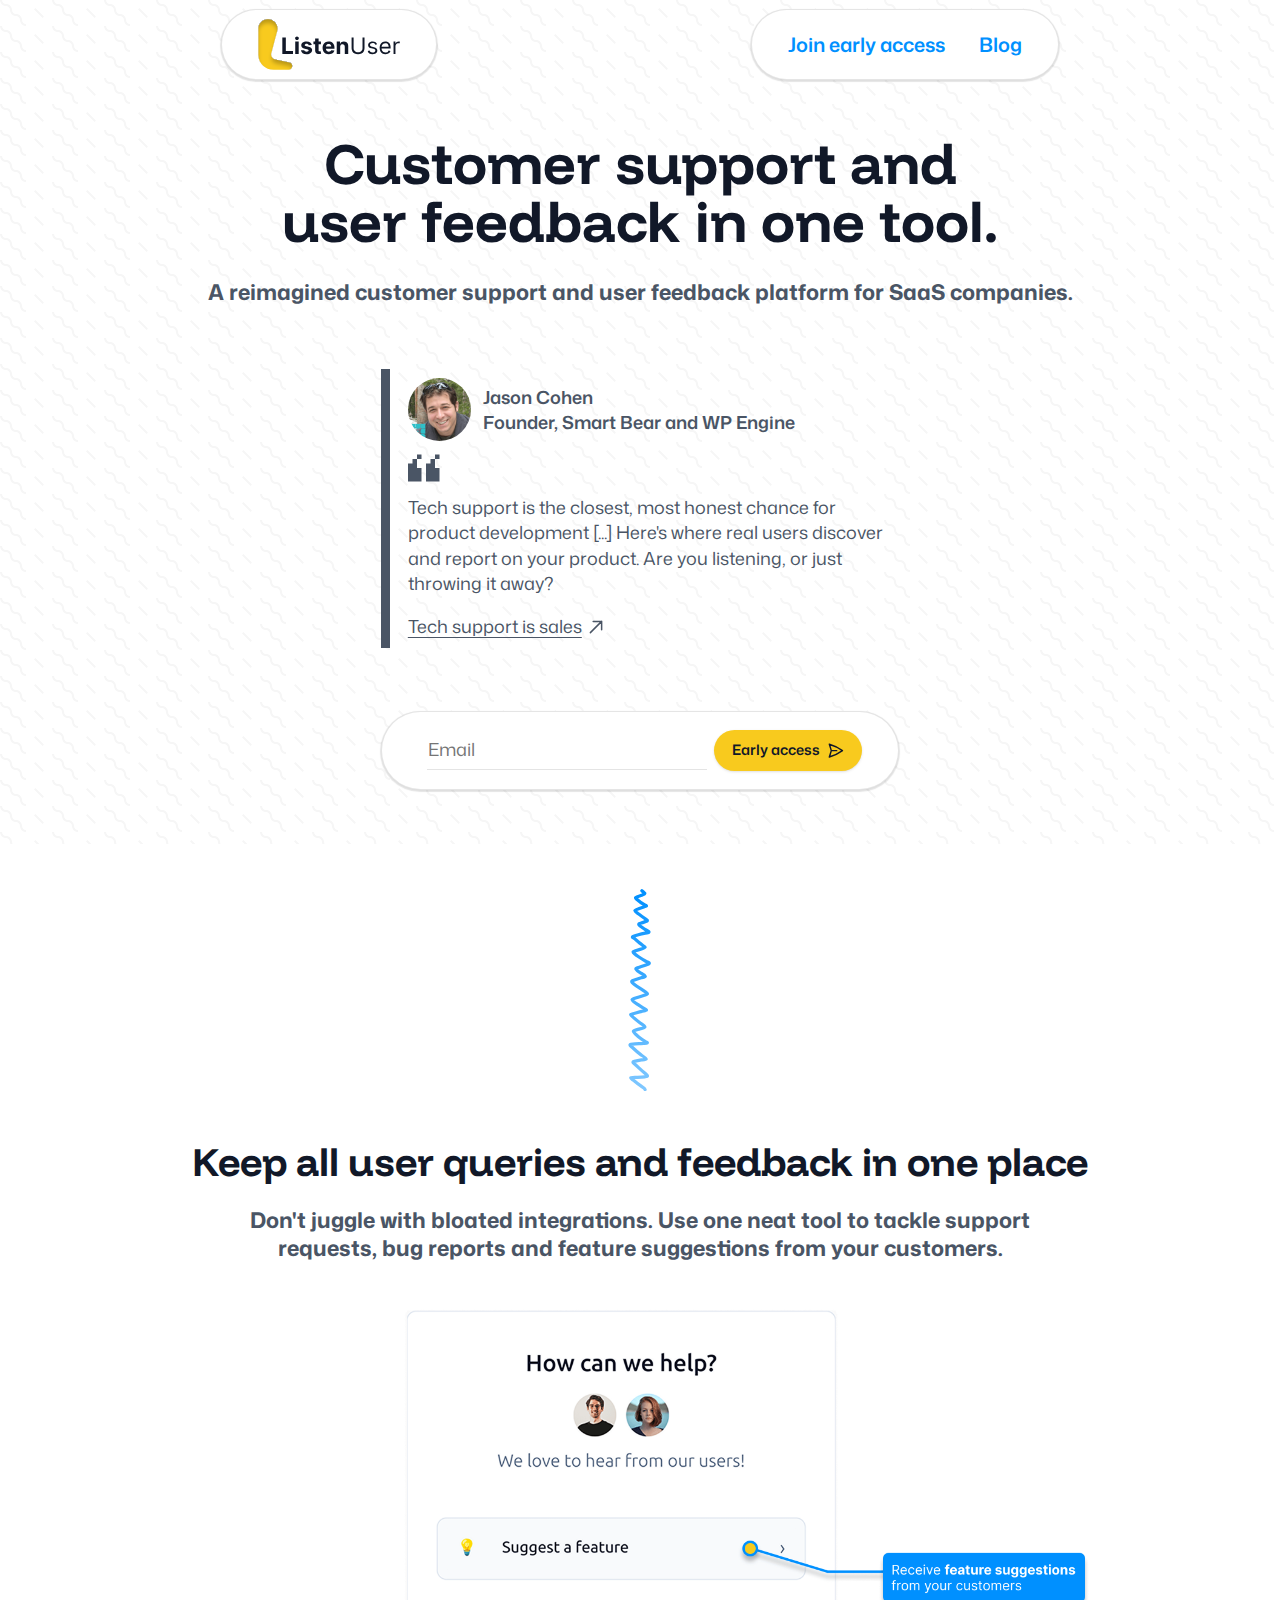
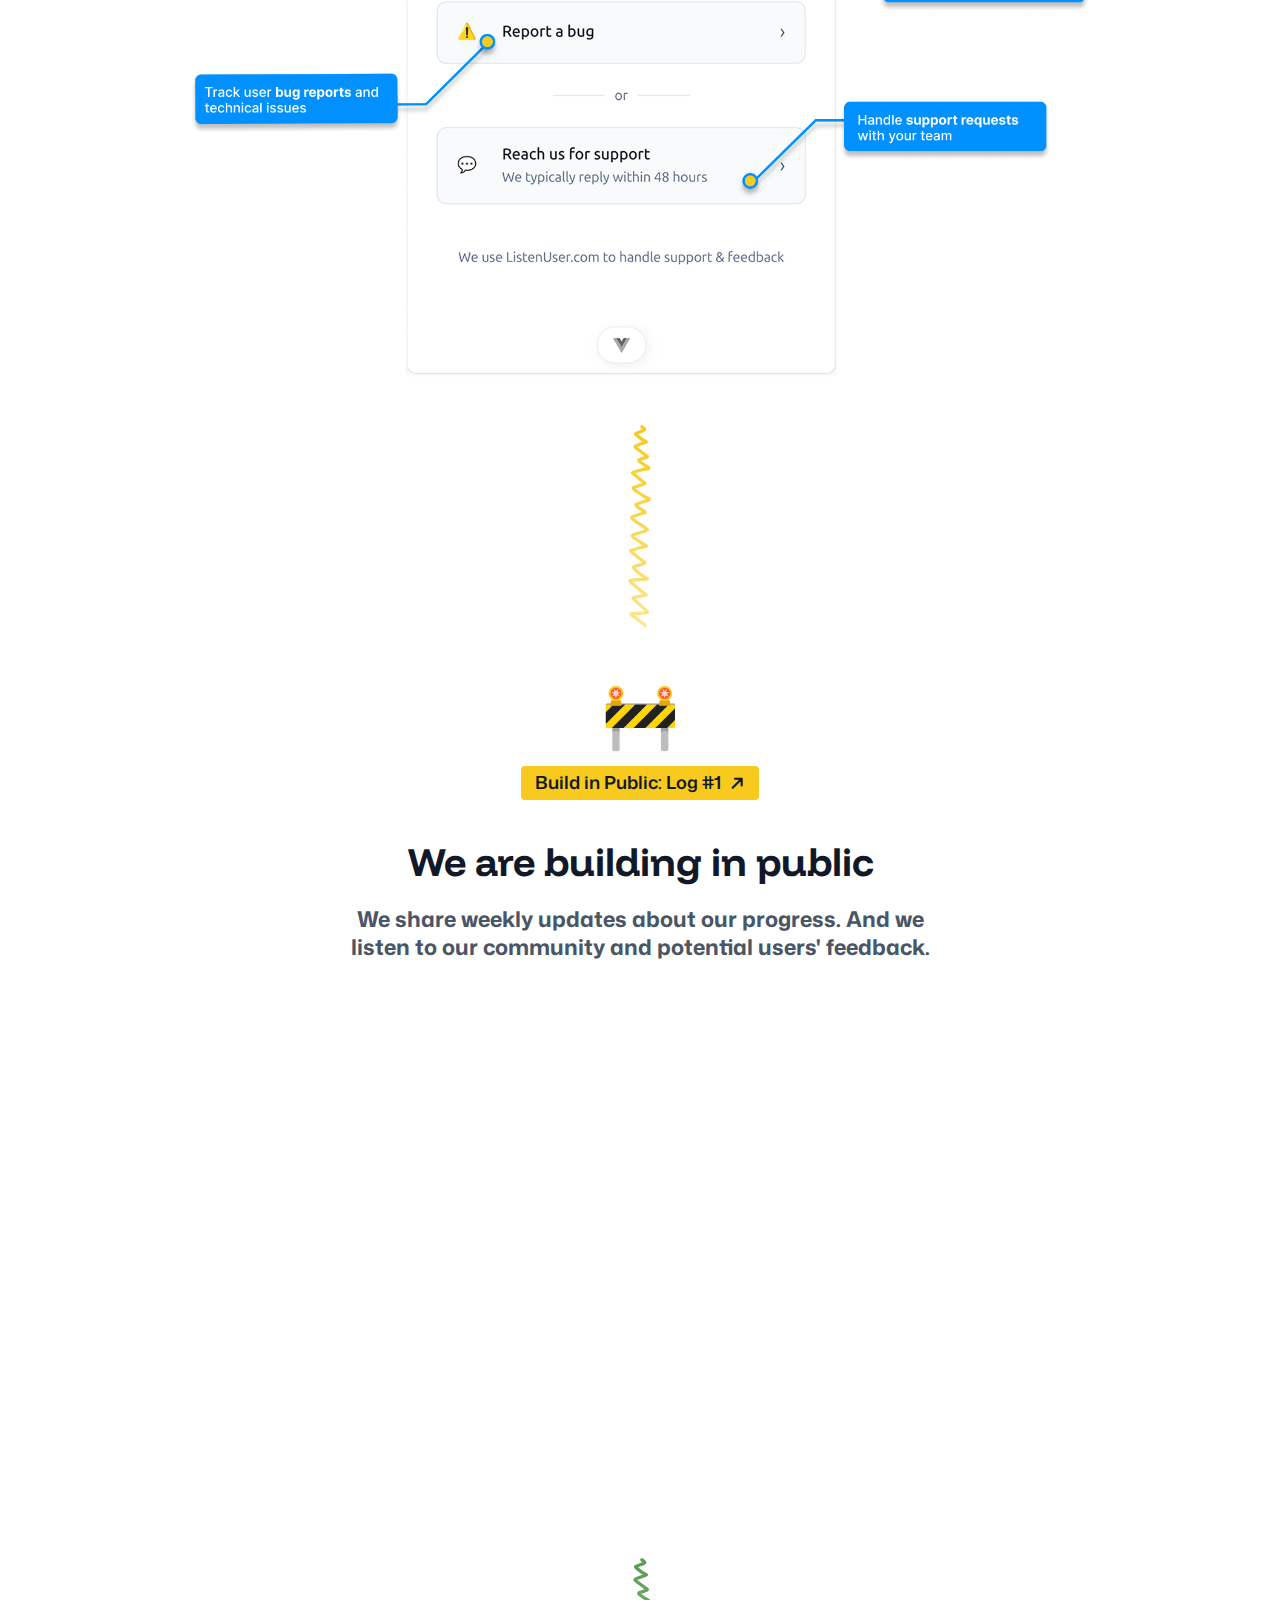
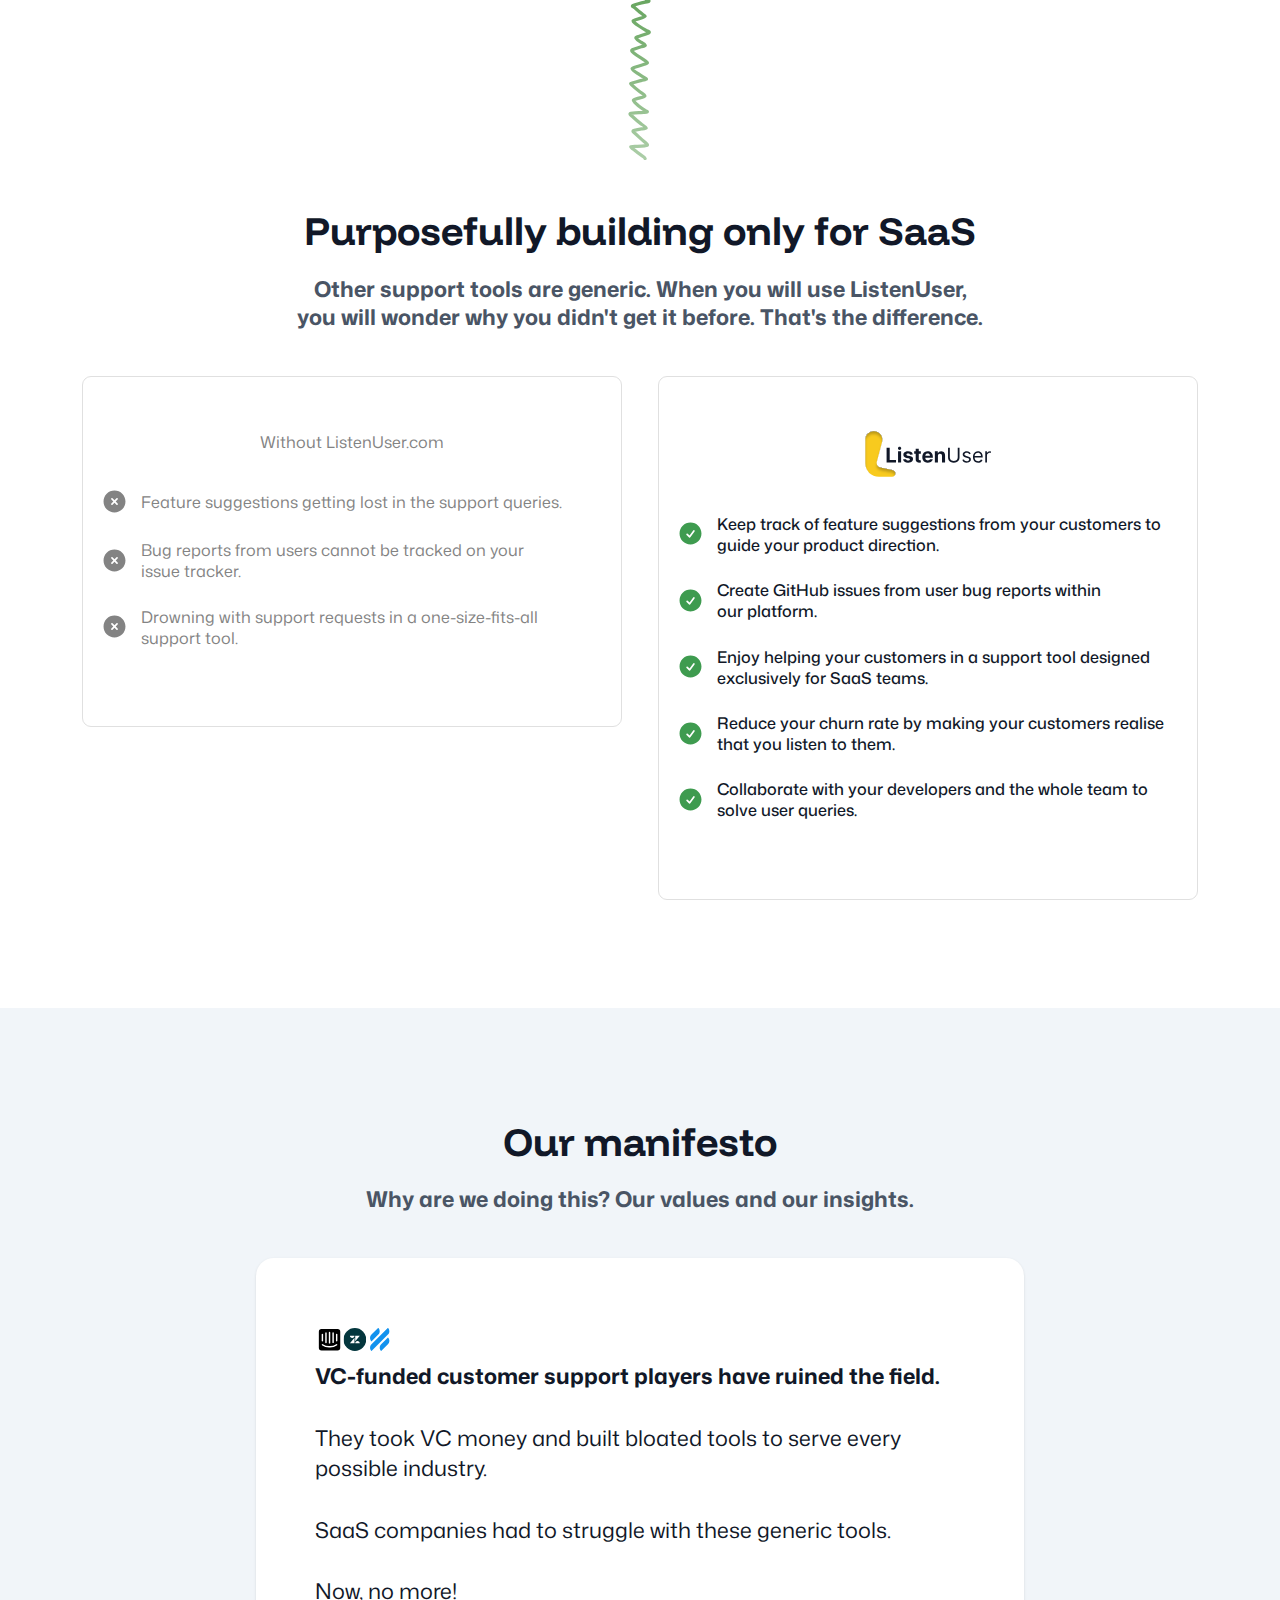
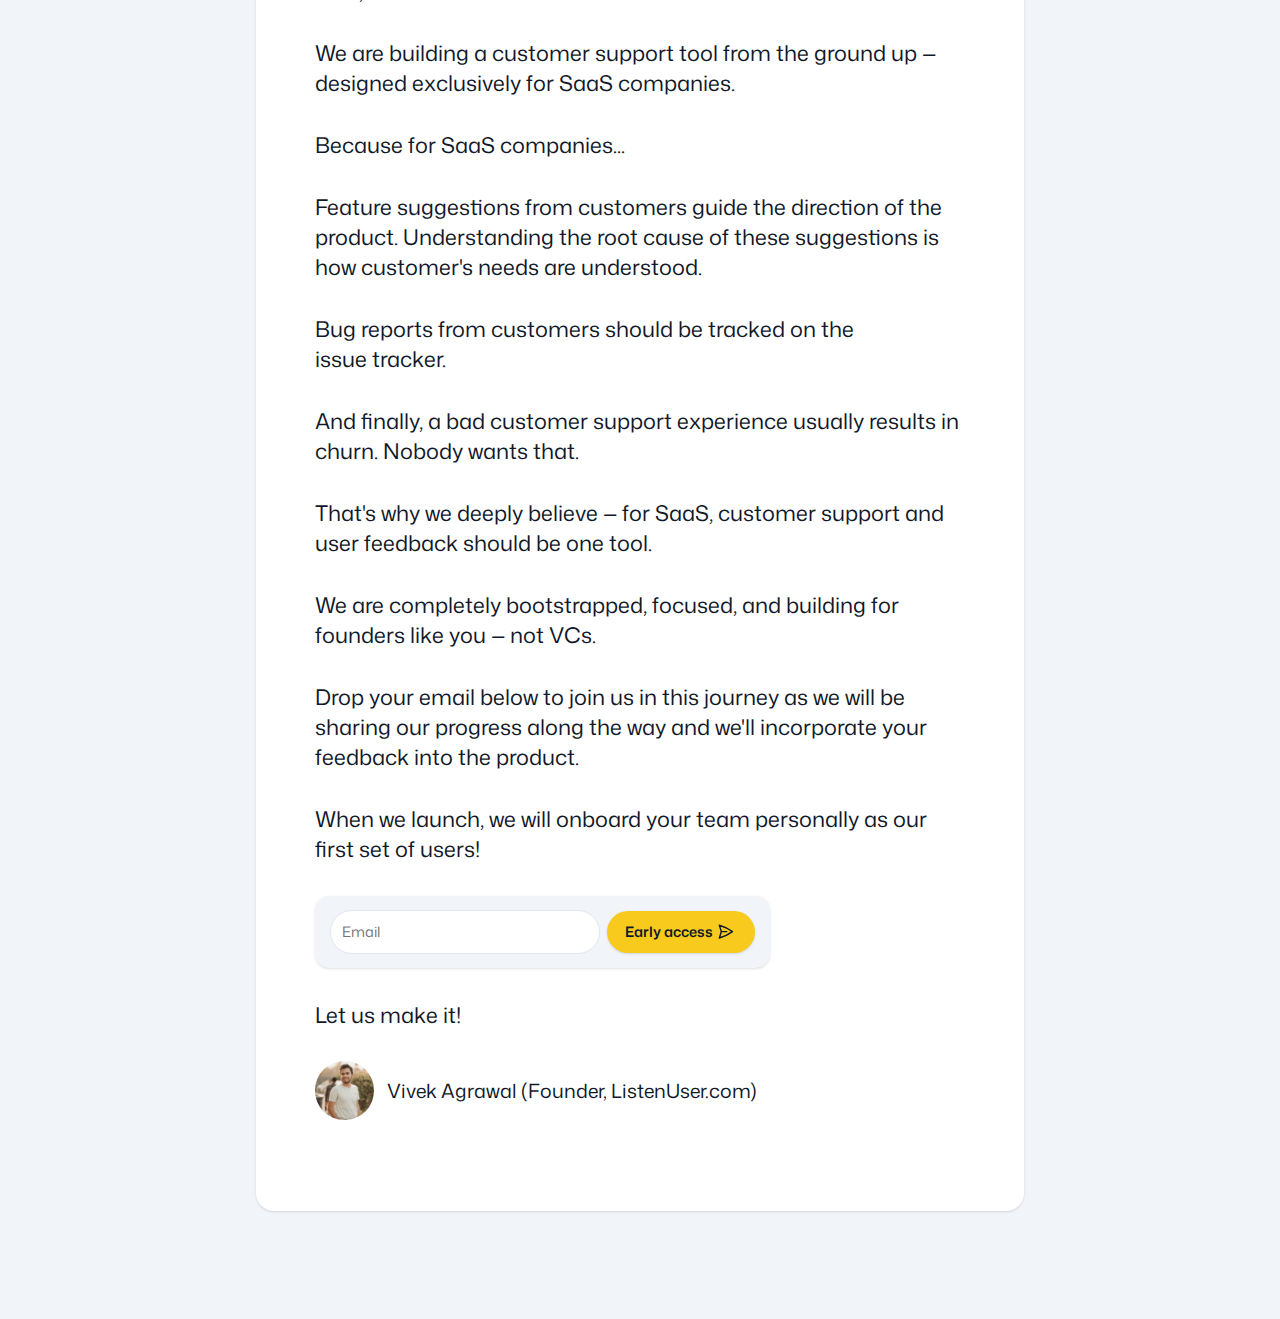
==== commit 16541f33: "All ready for marketing!" ====
--- a/index.html
+++ b/index.html
@@ -22,10 +22,19 @@
     <!-- Favicons END -->
 
     <title>ListenUser: support and feedback for SaaS</title>
+
+    <!-- Posthog start -->
+    <script>
+        !function (t, e) { var o, n, p, r; e.__SV || (window.posthog = e, e._i = [], e.init = function (i, s, a) { function g(t, e) { var o = e.split("."); 2 == o.length && (t = t[o[0]], e = o[1]), t[e] = function () { t.push([e].concat(Array.prototype.slice.call(arguments, 0))) } } (p = t.createElement("script")).type = "text/javascript", p.crossOrigin = "anonymous", p.async = !0, p.src = s.api_host.replace(".i.posthog.com", "-assets.i.posthog.com") + "/static/array.js", (r = t.getElementsByTagName("script")[0]).parentNode.insertBefore(p, r); var u = e; for (void 0 !== a ? u = e[a] = [] : a = "posthog", u.people = u.people || [], u.toString = function (t) { var e = "posthog"; return "posthog" !== a && (e += "." + a), t || (e += " (stub)"), e }, u.people.toString = function () { return u.toString(1) + ".people (stub)" }, o = "init capture register register_once register_for_session unregister unregister_for_session getFeatureFlag getFeatureFlagPayload isFeatureEnabled reloadFeatureFlags updateEarlyAccessFeatureEnrollment getEarlyAccessFeatures on onFeatureFlags onSessionId getSurveys getActiveMatchingSurveys renderSurvey canRenderSurvey getNextSurveyStep identify setPersonProperties group resetGroups setPersonPropertiesForFlags resetPersonPropertiesForFlags setGroupPropertiesForFlags resetGroupPropertiesForFlags reset get_distinct_id getGroups get_session_id get_session_replay_url alias set_config startSessionRecording stopSessionRecording sessionRecordingStarted captureException loadToolbar get_property getSessionProperty createPersonProfile opt_in_capturing opt_out_capturing has_opted_in_capturing has_opted_out_capturing clear_opt_in_out_capturing debug getPageViewId".split(" "), n = 0; n < o.length; n++)g(u, o[n]); e._i.push([i, s, a]) }, e.__SV = 1) }(document, window.posthog || []);
+        posthog.init('phc_kznOAnLt9D63dpCYQWzQNFteDyR6OWh79rXlegVbiaB', {
+            api_host: 'https://us.i.posthog.com',
+            person_profiles: 'identified_only' // or 'always' to create profiles for anonymous users as well
+        })
+    </script>
+    <!-- Posthog end -->
 </head>
 
 <body>
-
     <div class="full-width-container full-width-head-nav">
         <nav class="inside-main-container-area center-container">
             <ul class="center-container logo">
@@ -176,7 +185,7 @@
 
             <p class="building-in-public-icon">🚧</p>
 
-            <a class="build-in-public-link chip" href="http://127.0.0.1:5500/blog/build-in-public-01/" target="_blank">
+            <a class="build-in-public-link chip" href="/blog/build-in-public-01/" target="_blank">
                 <span>
                     Build in Public: Log #1
                 </span>
--- a/main.css
+++ b/main.css
@@ -306,7 +306,7 @@
 
 /* Main area starts */
 svg.section-separator {
-  margin-top: 6rem;
+  margin-top: 2.5rem;
   margin-bottom: 2.5rem;
   width: 1.3rem;
   height: auto;
